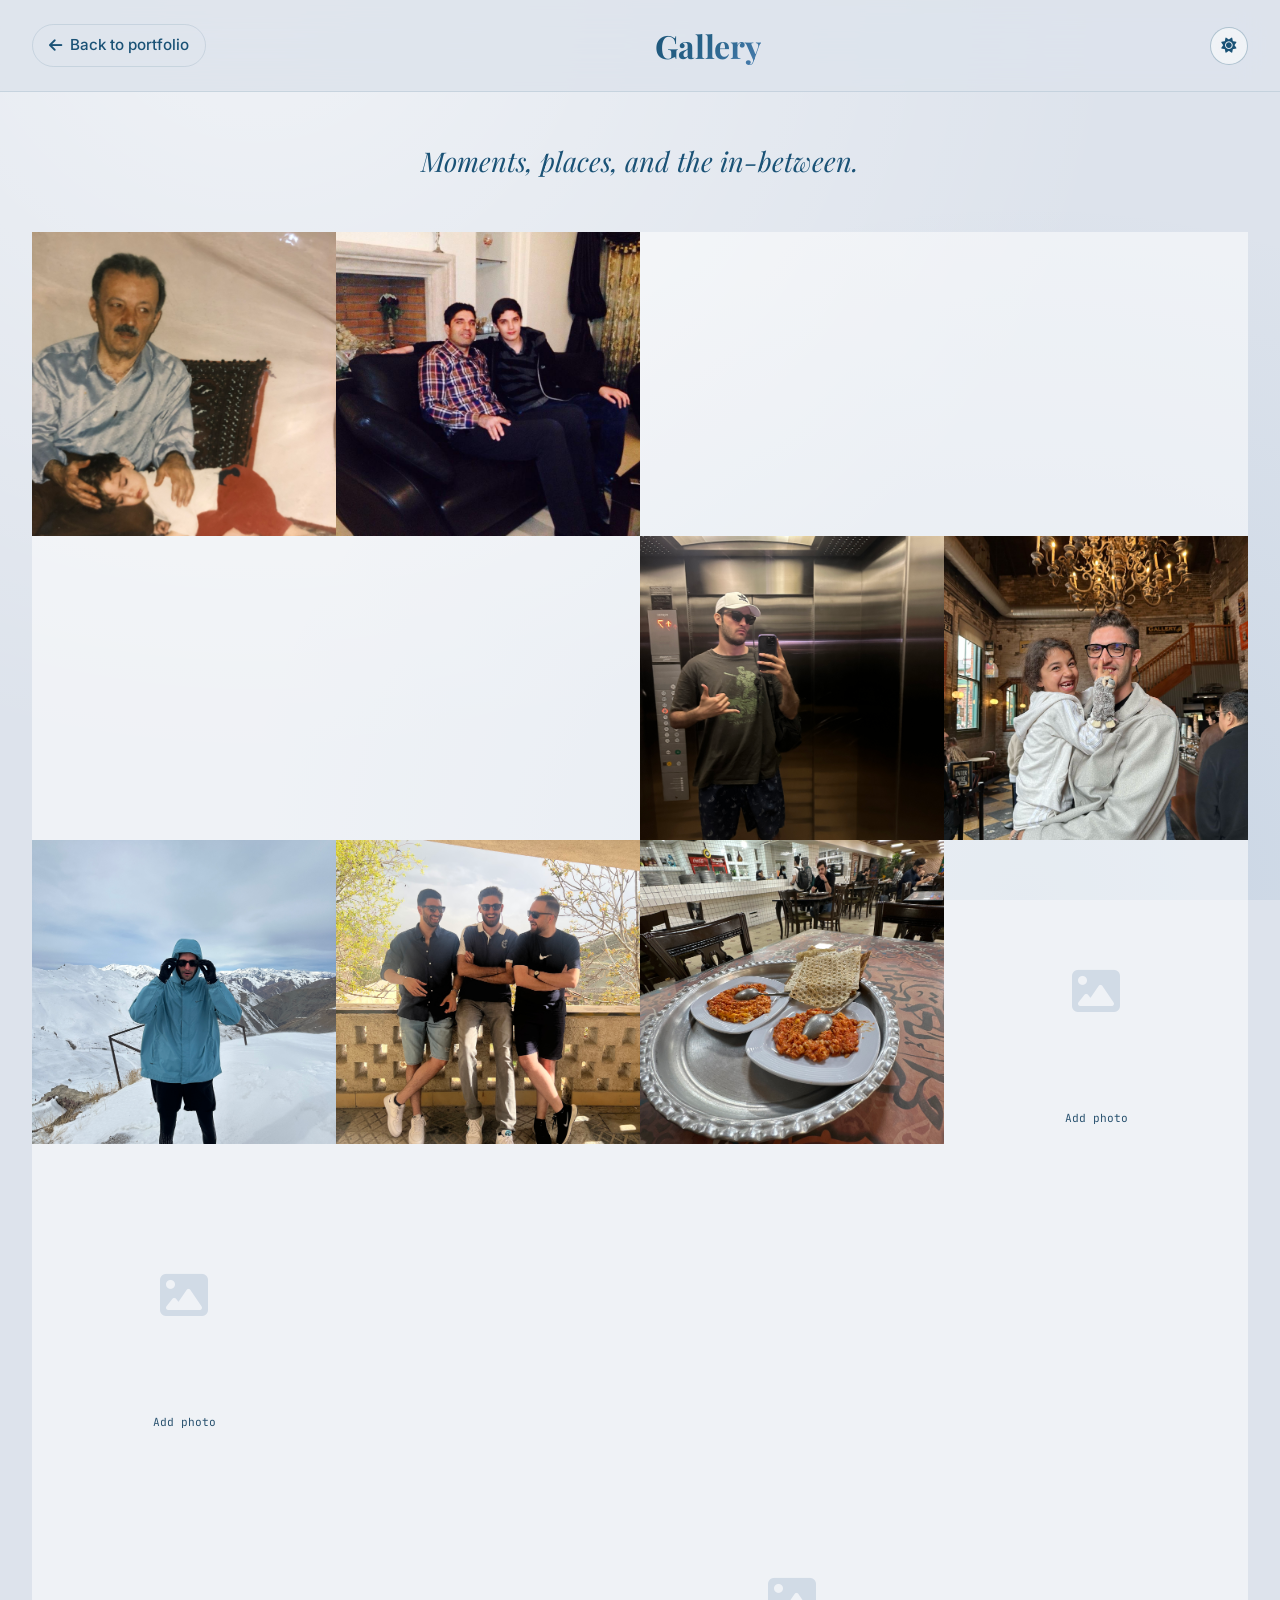
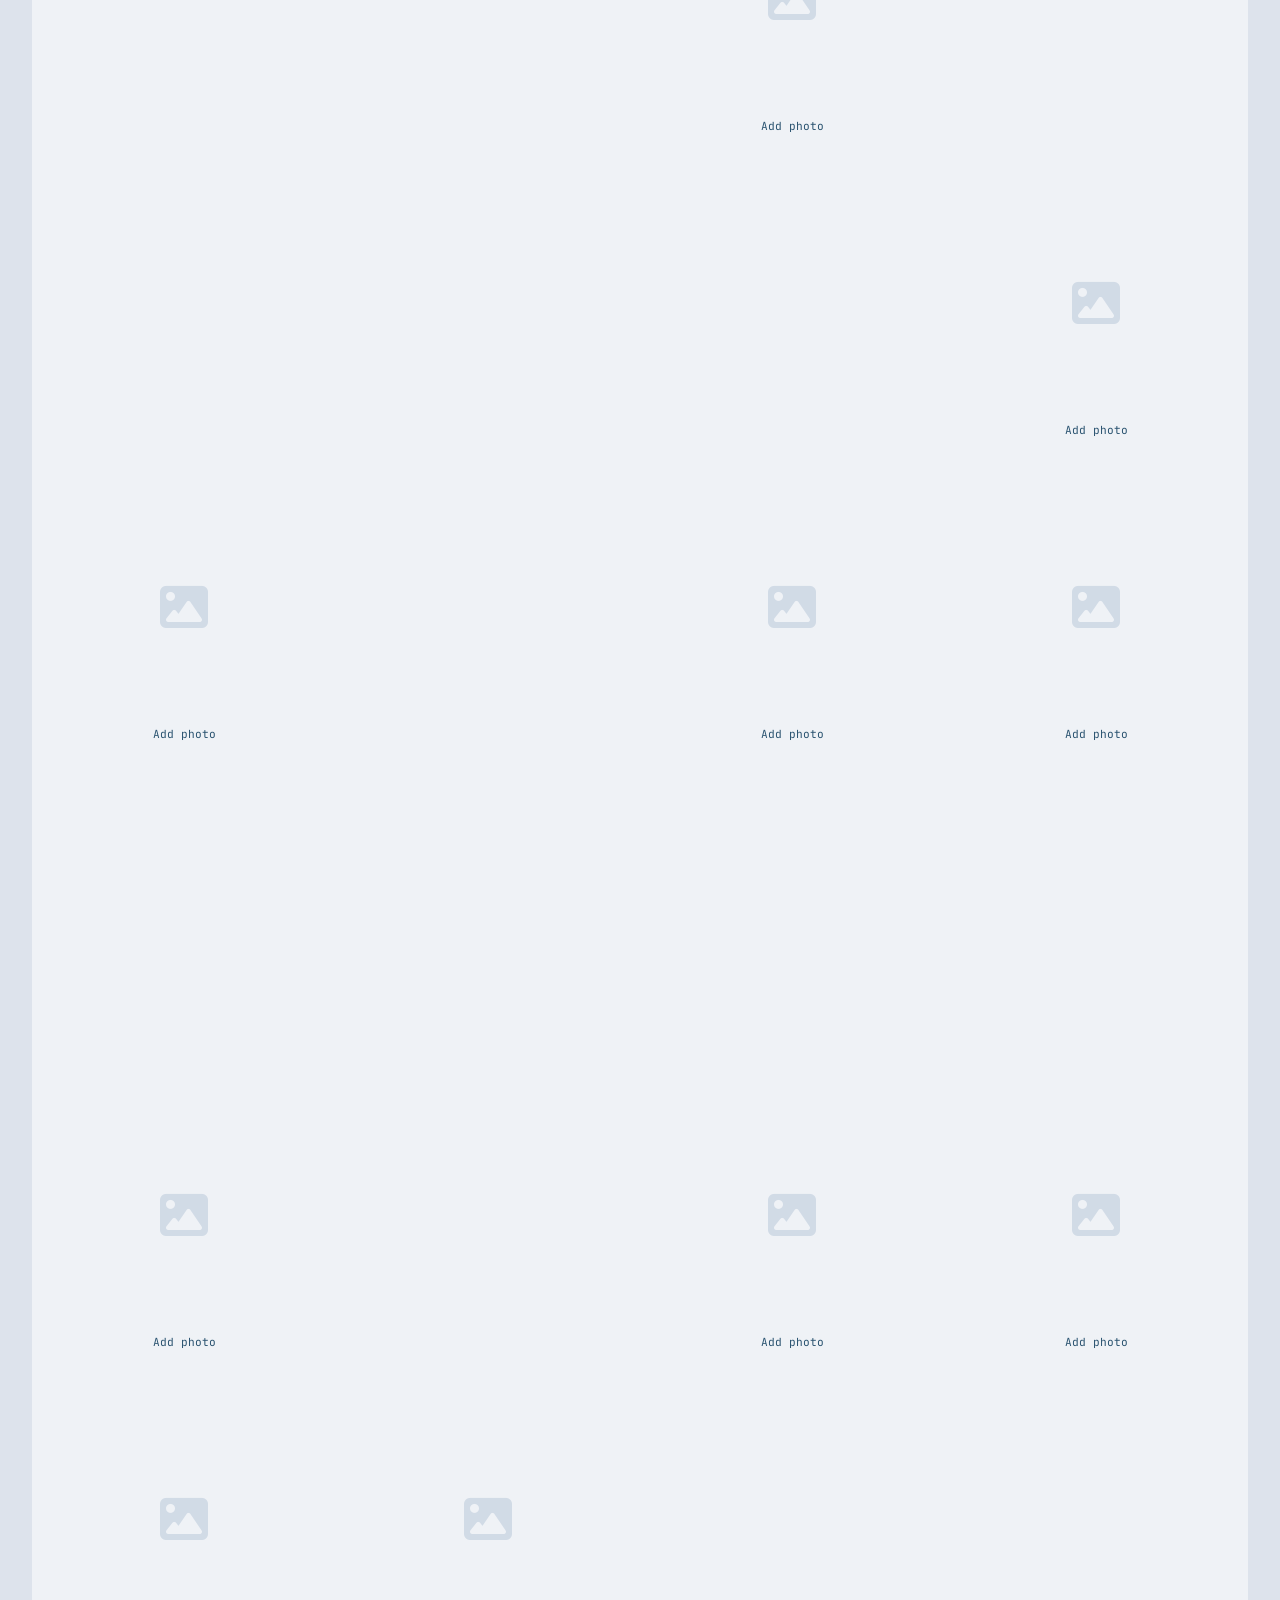
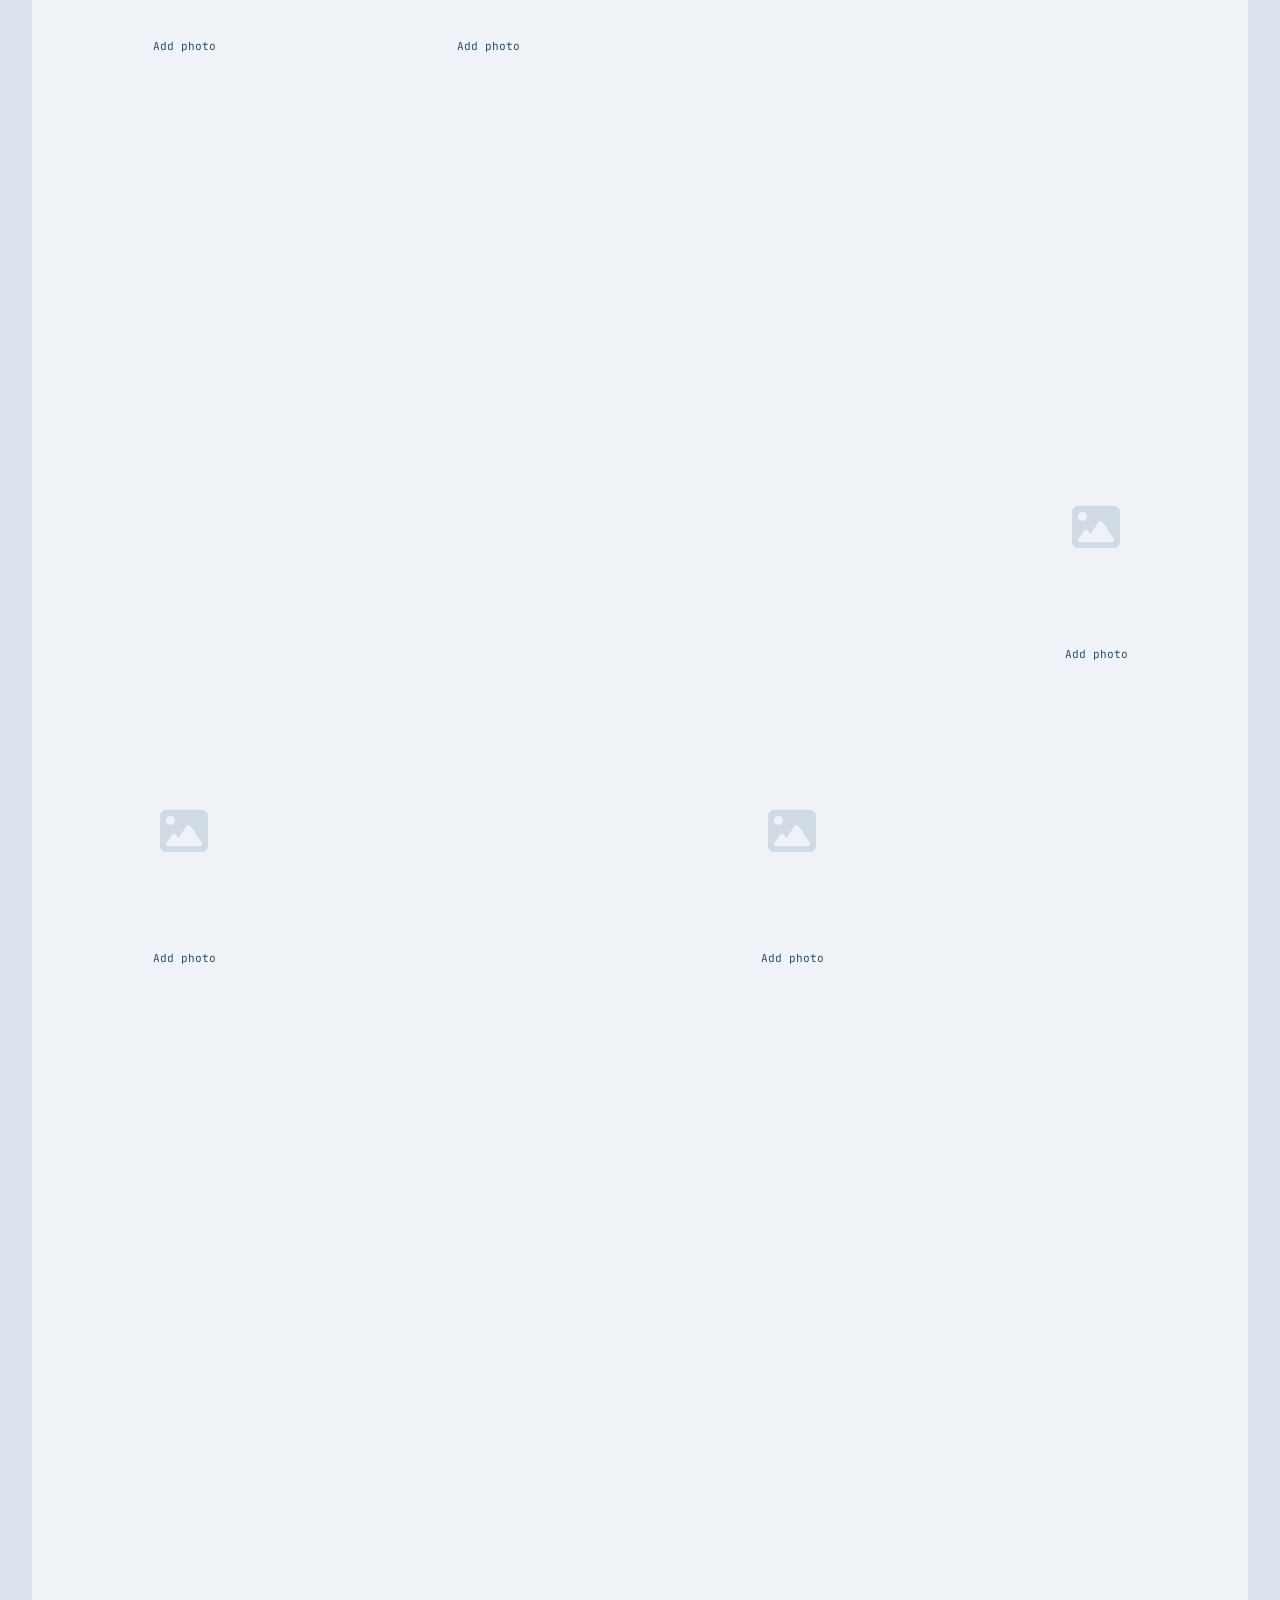
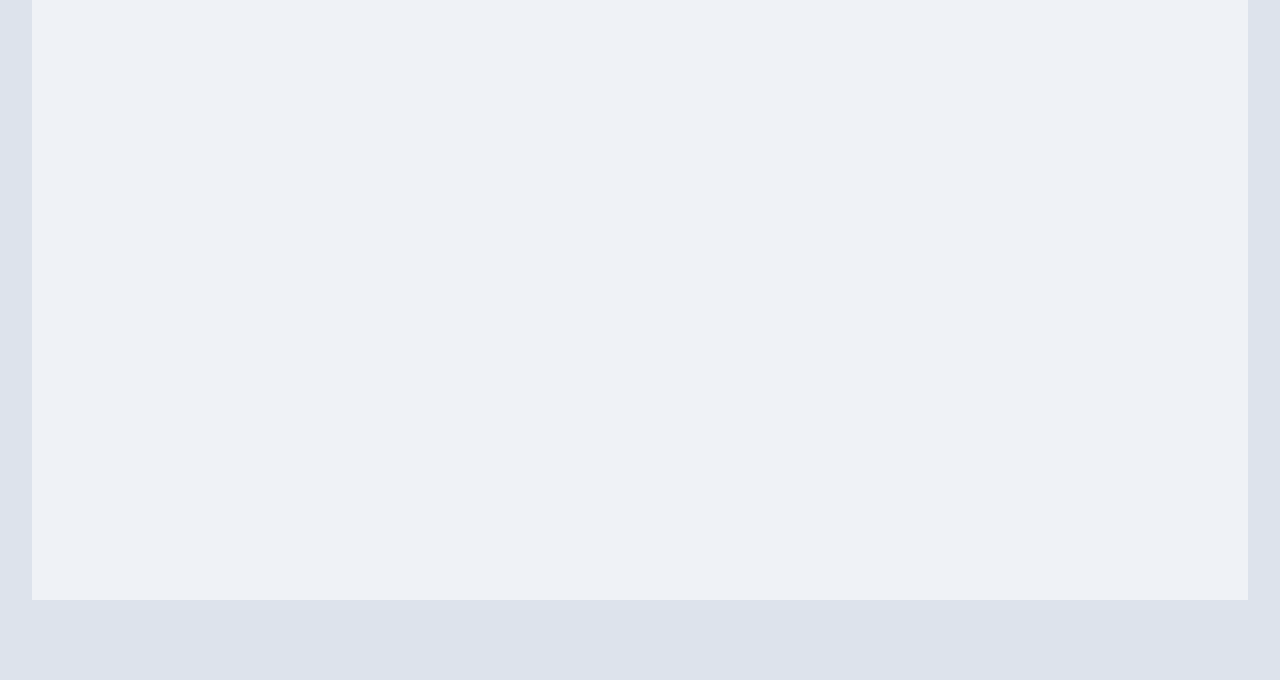
==== gallery.html @ 83237721 "refactor: consolidate shared subpage styles into new CSS file and optimize lightbox scroll handling" ====
<!DOCTYPE html>
<html lang="en">
<head>
    <meta charset="UTF-8" />
    <meta name="viewport" content="width=device-width, initial-scale=1.0" />
    <title>Gallery | Arshia Esmail Tehrani</title>
    <meta name="description" content="Photo gallery — research, travel, and life snapshots." />

    <!-- Favicon (Tab Logo) -->
    <link rel="icon" type="image/png" href="assets/logo.png?v=2" />
    <link rel="apple-touch-icon" href="assets/logo.png?v=2" />

    <!-- Apply saved theme BEFORE CSS loads to avoid a flash -->
    <script>
        (function () {
            try {
                var saved = localStorage.getItem('site-theme');
                var prefersLight = window.matchMedia && window.matchMedia('(prefers-color-scheme: light)').matches;
                var theme = (saved === 'light' || saved === 'dark') ? saved : (prefersLight ? 'light' : 'dark');
                document.documentElement.setAttribute('data-theme', theme);
            } catch (e) { document.documentElement.setAttribute('data-theme', 'dark'); }
        })();
    </script>

    <link rel="preconnect" href="https://fonts.googleapis.com" />
    <link rel="preconnect" href="https://fonts.gstatic.com" crossorigin />
    <link href="https://fonts.googleapis.com/css2?family=Inter:wght@400;500;600;700&family=JetBrains+Mono:wght@400;500&family=Playfair+Display:wght@500;700&display=swap" rel="stylesheet" />
    <link rel="stylesheet" href="https://cdnjs.cloudflare.com/ajax/libs/font-awesome/6.5.1/css/all.min.css" />

    <link rel="stylesheet" href="styles/subpage.css?v=58" />
</head>
<body class="gallery-page">
    <!-- Header with back-to-home -->
    <header class="subpage-header sticky">
        <a href="index.html#gallery" class="back-link">
            <i class="fas fa-arrow-left"></i> Back to portfolio
        </a>
        <h1 class="subpage-title">Gallery</h1>
        <button class="theme-toggle" aria-label="Switch theme" title="Toggle light / dark">
            <i class="fas fa-moon icon-dark" aria-hidden="true"></i>
            <i class="fas fa-sun icon-light" aria-hidden="true"></i>
        </button>
    </header>
    <script src="scripts/theme.js?v=11"></script>

    <main class="gallery-main">
        <div class="gallery-intro">
            <p class="gallery-tagline">Moments, places, and the in-between.</p>

            <!-- Category filter commented out since all images are uncategorized
            <div class="gallery-filters" role="tablist">
                <button class="gallery-filter active" data-filter="all">All</button>
                <button class="gallery-filter" data-filter="travel">Travel</button>
                <button class="gallery-filter" data-filter="research">Research</button>
                <button class="gallery-filter" data-filter="life">Life</button>
            </div>
            -->
        </div>

        <!-- ==================== GALLERY GRID ==================== -->
        <div class="masonry">
            <figure class="photo" data-full="assets/gallery/05A53D46-4B3D-46A7-8C67-5506FF423303.jpeg">
                <img src="assets/gallery/05A53D46-4B3D-46A7-8C67-5506FF423303.jpeg" alt="Gallery Photo" loading="lazy" decoding="async" onerror="this.parentElement.classList.add('photo-empty')" />
            </figure>
            <figure class="photo" data-full="assets/gallery/0d4703ac-3ae0-4de0-8700-b2eb39218880.jpeg">
                <img src="assets/gallery/0d4703ac-3ae0-4de0-8700-b2eb39218880.jpeg" alt="Gallery Photo" loading="lazy" decoding="async" onerror="this.parentElement.classList.add('photo-empty')" />
            </figure>
            <figure class="photo" data-full="assets/gallery/2c1f6af5-66e2-4d46-8752-19740fd647ec.jpeg">
                <img src="assets/gallery/2c1f6af5-66e2-4d46-8752-19740fd647ec.jpeg" alt="Gallery Photo" loading="lazy" decoding="async" onerror="this.parentElement.classList.add('photo-empty')" />
            </figure>
            <figure class="photo" data-full="assets/gallery/82ea68dc-539f-4bcb-8ec7-ab626aa372ac.jpeg">
                <img src="assets/gallery/82ea68dc-539f-4bcb-8ec7-ab626aa372ac.jpeg" alt="Gallery Photo" loading="lazy" decoding="async" onerror="this.parentElement.classList.add('photo-empty')" />
            </figure>
            <figure class="photo" data-full="assets/gallery/B600C677-C82D-47BA-9611-C31167F41786.jpeg">
                <img src="assets/gallery/B600C677-C82D-47BA-9611-C31167F41786.jpeg" alt="Gallery Photo" loading="lazy" decoding="async" onerror="this.parentElement.classList.add('photo-empty')" />
            </figure>
            <figure class="photo" data-full="assets/gallery/IMG_2676.jpeg">
                <img src="assets/gallery/IMG_2676.jpeg" alt="Gallery Photo" loading="lazy" decoding="async" onerror="this.parentElement.classList.add('photo-empty')" />
            </figure>
            <figure class="photo" data-full="assets/gallery/IMG_2678.jpeg">
                <img src="assets/gallery/IMG_2678.jpeg" alt="Gallery Photo" loading="lazy" decoding="async" onerror="this.parentElement.classList.add('photo-empty')" />
            </figure>
            <figure class="photo" data-full="assets/gallery/IMG_2679.jpeg">
                <img src="assets/gallery/IMG_2679.jpeg" alt="Gallery Photo" loading="lazy" decoding="async" onerror="this.parentElement.classList.add('photo-empty')" />
            </figure>
            <figure class="photo" data-full="assets/gallery/IMG_2700.jpeg">
                <img src="assets/gallery/IMG_2700.jpeg" alt="Gallery Photo" loading="lazy" decoding="async" onerror="this.parentElement.classList.add('photo-empty')" />
            </figure>
            <figure class="photo" data-full="assets/gallery/IMG_2770.jpeg">
                <img src="assets/gallery/IMG_2770.jpeg" alt="Gallery Photo" loading="lazy" decoding="async" onerror="this.parentElement.classList.add('photo-empty')" />
            </figure>
            <figure class="photo" data-full="assets/gallery/IMG_2773.jpeg">
                <img src="assets/gallery/IMG_2773.jpeg" alt="Gallery Photo" loading="lazy" decoding="async" onerror="this.parentElement.classList.add('photo-empty')" />
            </figure>
            <figure class="photo" data-full="assets/gallery/IMG_2795.jpeg">
                <img src="assets/gallery/IMG_2795.jpeg" alt="Gallery Photo" loading="lazy" decoding="async" onerror="this.parentElement.classList.add('photo-empty')" />
            </figure>
            <figure class="photo" data-full="assets/gallery/IMG_2816.jpeg">
                <img src="assets/gallery/IMG_2816.jpeg" alt="Gallery Photo" loading="lazy" decoding="async" onerror="this.parentElement.classList.add('photo-empty')" />
            </figure>
            <figure class="photo" data-full="assets/gallery/IMG_2836.jpeg">
                <img src="assets/gallery/IMG_2836.jpeg" alt="Gallery Photo" loading="lazy" decoding="async" onerror="this.parentElement.classList.add('photo-empty')" />
            </figure>
            <figure class="photo" data-full="assets/gallery/IMG_2840.jpeg">
                <img src="assets/gallery/IMG_2840.jpeg" alt="Gallery Photo" loading="lazy" decoding="async" onerror="this.parentElement.classList.add('photo-empty')" />
            </figure>
            <figure class="photo" data-full="assets/gallery/IMG_2849.jpeg">
                <img src="assets/gallery/IMG_2849.jpeg" alt="Gallery Photo" loading="lazy" decoding="async" onerror="this.parentElement.classList.add('photo-empty')" />
            </figure>
            <figure class="photo" data-full="assets/gallery/IMG_2882.jpeg">
                <img src="assets/gallery/IMG_2882.jpeg" alt="Gallery Photo" loading="lazy" decoding="async" onerror="this.parentElement.classList.add('photo-empty')" />
            </figure>
            <figure class="photo" data-full="assets/gallery/IMG_2915.jpeg">
                <img src="assets/gallery/IMG_2915.jpeg" alt="Gallery Photo" loading="lazy" decoding="async" onerror="this.parentElement.classList.add('photo-empty')" />
            </figure>
            <figure class="photo" data-full="assets/gallery/IMG_2917.jpeg">
                <img src="assets/gallery/IMG_2917.jpeg" alt="Gallery Photo" loading="lazy" decoding="async" onerror="this.parentElement.classList.add('photo-empty')" />
            </figure>
            <figure class="photo" data-full="assets/gallery/IMG_2959.jpeg">
                <img src="assets/gallery/IMG_2959.jpeg" alt="Gallery Photo" loading="lazy" decoding="async" onerror="this.parentElement.classList.add('photo-empty')" />
            </figure>
            <figure class="photo" data-full="assets/gallery/IMG_2974.jpeg">
                <img src="assets/gallery/IMG_2974.jpeg" alt="Gallery Photo" loading="lazy" decoding="async" onerror="this.parentElement.classList.add('photo-empty')" />
            </figure>
            <figure class="photo" data-full="assets/gallery/IMG_2991.jpeg">
                <img src="assets/gallery/IMG_2991.jpeg" alt="Gallery Photo" loading="lazy" decoding="async" onerror="this.parentElement.classList.add('photo-empty')" />
            </figure>
            <figure class="photo" data-full="assets/gallery/IMG_3021.jpeg">
                <img src="assets/gallery/IMG_3021.jpeg" alt="Gallery Photo" loading="lazy" decoding="async" onerror="this.parentElement.classList.add('photo-empty')" />
            </figure>
            <figure class="photo" data-full="assets/gallery/IMG_3046.jpeg">
                <img src="assets/gallery/IMG_3046.jpeg" alt="Gallery Photo" loading="lazy" decoding="async" onerror="this.parentElement.classList.add('photo-empty')" />
            </figure>
            <figure class="photo" data-full="assets/gallery/IMG_3054.jpeg">
                <img src="assets/gallery/IMG_3054.jpeg" alt="Gallery Photo" loading="lazy" decoding="async" onerror="this.parentElement.classList.add('photo-empty')" />
            </figure>
            <figure class="photo" data-full="assets/gallery/IMG_3074.jpeg">
                <img src="assets/gallery/IMG_3074.jpeg" alt="Gallery Photo" loading="lazy" decoding="async" onerror="this.parentElement.classList.add('photo-empty')" />
            </figure>
            <figure class="photo" data-full="assets/gallery/IMG_3077.jpeg">
                <img src="assets/gallery/IMG_3077.jpeg" alt="Gallery Photo" loading="lazy" decoding="async" onerror="this.parentElement.classList.add('photo-empty')" />
            </figure>
            <figure class="photo" data-full="assets/gallery/IMG_3093.jpeg">
                <img src="assets/gallery/IMG_3093.jpeg" alt="Gallery Photo" loading="lazy" decoding="async" onerror="this.parentElement.classList.add('photo-empty')" />
            </figure>
            <figure class="photo" data-full="assets/gallery/IMG_3143.jpeg">
                <img src="assets/gallery/IMG_3143.jpeg" alt="Gallery Photo" loading="lazy" decoding="async" onerror="this.parentElement.classList.add('photo-empty')" />
            </figure>
            <figure class="photo" data-full="assets/gallery/IMG_3156.jpeg">
                <img src="assets/gallery/IMG_3156.jpeg" alt="Gallery Photo" loading="lazy" decoding="async" onerror="this.parentElement.classList.add('photo-empty')" />
            </figure>
            <figure class="photo" data-full="assets/gallery/IMG_3160.jpeg">
                <img src="assets/gallery/IMG_3160.jpeg" alt="Gallery Photo" loading="lazy" decoding="async" onerror="this.parentElement.classList.add('photo-empty')" />
            </figure>
            <figure class="photo" data-full="assets/gallery/IMG_3193.jpeg">
                <img src="assets/gallery/IMG_3193.jpeg" alt="Gallery Photo" loading="lazy" decoding="async" onerror="this.parentElement.classList.add('photo-empty')" />
            </figure>
            <figure class="photo" data-full="assets/gallery/IMG_3202.jpeg">
                <img src="assets/gallery/IMG_3202.jpeg" alt="Gallery Photo" loading="lazy" decoding="async" onerror="this.parentElement.classList.add('photo-empty')" />
            </figure>
            <figure class="photo" data-full="assets/gallery/IMG_3220.jpeg">
                <img src="assets/gallery/IMG_3220.jpeg" alt="Gallery Photo" loading="lazy" decoding="async" onerror="this.parentElement.classList.add('photo-empty')" />
            </figure>
            <figure class="photo" data-full="assets/gallery/IMG_3255.jpeg">
                <img src="assets/gallery/IMG_3255.jpeg" alt="Gallery Photo" loading="lazy" decoding="async" onerror="this.parentElement.classList.add('photo-empty')" />
            </figure>
            <figure class="photo" data-full="assets/gallery/IMG_3268.jpeg">
                <img src="assets/gallery/IMG_3268.jpeg" alt="Gallery Photo" loading="lazy" decoding="async" onerror="this.parentElement.classList.add('photo-empty')" />
            </figure>
            <figure class="photo" data-full="assets/gallery/IMG_3272.jpeg">
                <img src="assets/gallery/IMG_3272.jpeg" alt="Gallery Photo" loading="lazy" decoding="async" onerror="this.parentElement.classList.add('photo-empty')" />
            </figure>
            <figure class="photo" data-full="assets/gallery/IMG_3273.jpeg">
                <img src="assets/gallery/IMG_3273.jpeg" alt="Gallery Photo" loading="lazy" decoding="async" onerror="this.parentElement.classList.add('photo-empty')" />
            </figure>
            <figure class="photo" data-full="assets/gallery/IMG_3291.jpeg">
                <img src="assets/gallery/IMG_3291.jpeg" alt="Gallery Photo" loading="lazy" decoding="async" onerror="this.parentElement.classList.add('photo-empty')" />
            </figure>
            <figure class="photo" data-full="assets/gallery/IMG_3322.jpeg">
                <img src="assets/gallery/IMG_3322.jpeg" alt="Gallery Photo" loading="lazy" decoding="async" onerror="this.parentElement.classList.add('photo-empty')" />
            </figure>
            <figure class="photo" data-full="assets/gallery/IMG_3335.jpeg">
                <img src="assets/gallery/IMG_3335.jpeg" alt="Gallery Photo" loading="lazy" decoding="async" onerror="this.parentElement.classList.add('photo-empty')" />
            </figure>
            <figure class="photo" data-full="assets/gallery/IMG_4149.jpeg">
                <img src="assets/gallery/IMG_4149.jpeg" alt="Gallery Photo" loading="lazy" decoding="async" onerror="this.parentElement.classList.add('photo-empty')" />
            </figure>
            <figure class="photo" data-full="assets/gallery/IMG_4466.jpeg">
                <img src="assets/gallery/IMG_4466.jpeg" alt="Gallery Photo" loading="lazy" decoding="async" onerror="this.parentElement.classList.add('photo-empty')" />
            </figure>
            <figure class="photo" data-full="assets/gallery/IMG_4584.jpeg">
                <img src="assets/gallery/IMG_4584.jpeg" alt="Gallery Photo" loading="lazy" decoding="async" onerror="this.parentElement.classList.add('photo-empty')" />
            </figure>
            <figure class="photo" data-full="assets/gallery/IMG_4586.jpeg">
                <img src="assets/gallery/IMG_4586.jpeg" alt="Gallery Photo" loading="lazy" decoding="async" onerror="this.parentElement.classList.add('photo-empty')" />
            </figure>
            <figure class="photo" data-full="assets/gallery/IMG_4632.jpeg">
                <img src="assets/gallery/IMG_4632.jpeg" alt="Gallery Photo" loading="lazy" decoding="async" onerror="this.parentElement.classList.add('photo-empty')" />
            </figure>
            <figure class="photo" data-full="assets/gallery/IMG_5068.jpeg">
                <img src="assets/gallery/IMG_5068.jpeg" alt="Gallery Photo" loading="lazy" decoding="async" onerror="this.parentElement.classList.add('photo-empty')" />
            </figure>
            <figure class="photo" data-full="assets/gallery/IMG_5143.jpeg">
                <img src="assets/gallery/IMG_5143.jpeg" alt="Gallery Photo" loading="lazy" decoding="async" onerror="this.parentElement.classList.add('photo-empty')" />
            </figure>
            <figure class="photo" data-full="assets/gallery/IMG_5160.jpeg">
                <img src="assets/gallery/IMG_5160.jpeg" alt="Gallery Photo" loading="lazy" decoding="async" onerror="this.parentElement.classList.add('photo-empty')" />
            </figure>
            <figure class="photo" data-full="assets/gallery/IMG_5342.jpeg">
                <img src="assets/gallery/IMG_5342.jpeg" alt="Gallery Photo" loading="lazy" decoding="async" onerror="this.parentElement.classList.add('photo-empty')" />
            </figure>
            <figure class="photo" data-full="assets/gallery/IMG_5378.jpeg">
                <img src="assets/gallery/IMG_5378.jpeg" alt="Gallery Photo" loading="lazy" decoding="async" onerror="this.parentElement.classList.add('photo-empty')" />
            </figure>
            <figure class="photo" data-full="assets/gallery/IMG_5471.jpeg">
                <img src="assets/gallery/IMG_5471.jpeg" alt="Gallery Photo" loading="lazy" decoding="async" onerror="this.parentElement.classList.add('photo-empty')" />
            </figure>
            <figure class="photo" data-full="assets/gallery/IMG_6285.jpeg">
                <img src="assets/gallery/IMG_6285.jpeg" alt="Gallery Photo" loading="lazy" decoding="async" onerror="this.parentElement.classList.add('photo-empty')" />
            </figure>
            <figure class="photo" data-full="assets/gallery/IMG_6306.jpeg">
                <img src="assets/gallery/IMG_6306.jpeg" alt="Gallery Photo" loading="lazy" decoding="async" onerror="this.parentElement.classList.add('photo-empty')" />
            </figure>
            <figure class="photo" data-full="assets/gallery/IMG_6420.jpeg">
                <img src="assets/gallery/IMG_6420.jpeg" alt="Gallery Photo" loading="lazy" decoding="async" onerror="this.parentElement.classList.add('photo-empty')" />
            </figure>
            <figure class="photo" data-full="assets/gallery/IMG_6578.jpeg">
                <img src="assets/gallery/IMG_6578.jpeg" alt="Gallery Photo" loading="lazy" decoding="async" onerror="this.parentElement.classList.add('photo-empty')" />
            </figure>
            <figure class="photo" data-full="assets/gallery/IMG_6641.jpeg">
                <img src="assets/gallery/IMG_6641.jpeg" alt="Gallery Photo" loading="lazy" decoding="async" onerror="this.parentElement.classList.add('photo-empty')" />
            </figure>
            <figure class="photo" data-full="assets/gallery/IMG_7284.jpeg">
                <img src="assets/gallery/IMG_7284.jpeg" alt="Gallery Photo" loading="lazy" decoding="async" onerror="this.parentElement.classList.add('photo-empty')" />
            </figure>
            <figure class="photo" data-full="assets/gallery/IMG_7358.jpeg">
                <img src="assets/gallery/IMG_7358.jpeg" alt="Gallery Photo" loading="lazy" decoding="async" onerror="this.parentElement.classList.add('photo-empty')" />
            </figure>
            <figure class="photo" data-full="assets/gallery/IMG_7877.jpeg">
                <img src="assets/gallery/IMG_7877.jpeg" alt="Gallery Photo" loading="lazy" decoding="async" onerror="this.parentElement.classList.add('photo-empty')" />
            </figure>
            <figure class="photo" data-full="assets/gallery/IMG_7993.jpeg">
                <img src="assets/gallery/IMG_7993.jpeg" alt="Gallery Photo" loading="lazy" decoding="async" onerror="this.parentElement.classList.add('photo-empty')" />
            </figure>
            <figure class="photo" data-full="assets/gallery/IMG_8134.jpeg">
                <img src="assets/gallery/IMG_8134.jpeg" alt="Gallery Photo" loading="lazy" decoding="async" onerror="this.parentElement.classList.add('photo-empty')" />
            </figure>
            <figure class="photo" data-full="assets/gallery/IMG_8315.jpeg">
                <img src="assets/gallery/IMG_8315.jpeg" alt="Gallery Photo" loading="lazy" decoding="async" onerror="this.parentElement.classList.add('photo-empty')" />
            </figure>
            <figure class="photo" data-full="assets/gallery/IMG_8514.jpeg">
                <img src="assets/gallery/IMG_8514.jpeg" alt="Gallery Photo" loading="lazy" decoding="async" onerror="this.parentElement.classList.add('photo-empty')" />
            </figure>
            <figure class="photo" data-full="assets/gallery/IMG_8571.jpeg">
                <img src="assets/gallery/IMG_8571.jpeg" alt="Gallery Photo" loading="lazy" decoding="async" onerror="this.parentElement.classList.add('photo-empty')" />
            </figure>
            <figure class="photo" data-full="assets/gallery/IMG_8599.jpeg">
                <img src="assets/gallery/IMG_8599.jpeg" alt="Gallery Photo" loading="lazy" decoding="async" onerror="this.parentElement.classList.add('photo-empty')" />
            </figure>
            <figure class="photo" data-full="assets/gallery/View%20recent%20photos.jpeg">
                <img src="assets/gallery/View%20recent%20photos.jpeg" alt="Gallery Photo" loading="lazy" decoding="async" onerror="this.parentElement.classList.add('photo-empty')" />
            </figure>
            <figure class="photo" data-full="assets/gallery/image.jpeg">
                <img src="assets/gallery/image.jpeg" alt="Gallery Photo" loading="lazy" decoding="async" onerror="this.parentElement.classList.add('photo-empty')" />
            </figure>
        </div>
    </main>

    <!-- ==================== LIGHTBOX (built-in, no library) ==================== -->
    <div class="lightbox" id="lightbox" hidden>
        <button class="lightbox-close" aria-label="Close"><i class="fas fa-xmark"></i></button>
        <button class="lightbox-prev" aria-label="Previous"><i class="fas fa-chevron-left"></i></button>
        <button class="lightbox-next" aria-label="Next"><i class="fas fa-chevron-right"></i></button>
        <figure class="lightbox-figure">
            <img class="lightbox-img" alt="" />
            <figcaption class="lightbox-caption"></figcaption>
        </figure>
    </div>

    <script>
        /* ============================================================
           GALLERY: filter + lightbox
           ============================================================ */
        (function () {
            'use strict';

            const photos = Array.from(document.querySelectorAll('.photo'));
            const filters = document.querySelectorAll('.gallery-filter');
            const lb = document.getElementById('lightbox');
            const lbImg = lb.querySelector('.lightbox-img');
            const lbCap = lb.querySelector('.lightbox-caption');

            let visiblePhotos = photos.slice();
            let currentIndex = 0;

            /* ---------- Filtering ---------- */
            filters.forEach((btn) => {
                btn.addEventListener('click', () => {
                    filters.forEach((b) => b.classList.remove('active'));
                    btn.classList.add('active');
                    const f = btn.dataset.filter;
                    photos.forEach((p) => {
                        const show = f === 'all' || p.dataset.category === f;
                        p.classList.toggle('hidden', !show);
                    });
                    visiblePhotos = photos.filter((p) => !p.classList.contains('hidden'));
                });
            });

            let originalScrollPos = 0;

            /* ---------- Lightbox open / nav ---------- */
            function open(index) {
                if (visiblePhotos.length === 0) return;
                
                originalScrollPos = window.scrollY;

                currentIndex = (index + visiblePhotos.length) % visiblePhotos.length;
                const p = visiblePhotos[currentIndex];
                lbImg.src = p.dataset.full || p.querySelector('img').src;
                lbImg.alt = p.querySelector('h3') ? p.querySelector('h3').textContent : '';
                lbCap.textContent = p.dataset.caption || '';
                lb.hidden = false;
                
                // Scroll to top to show absolute lightbox
                window.scrollTo(0, 0);
            }

            function close() {
                lb.hidden = true;
                
                // Restore scroll position instantly
                const htmlEl = document.documentElement;
                const prevScrollBehavior = htmlEl.style.scrollBehavior;
                htmlEl.style.scrollBehavior = 'auto';
                
                window.scrollTo(0, originalScrollPos);
                
                void htmlEl.offsetHeight;
                htmlEl.style.scrollBehavior = prevScrollBehavior;
            }

            photos.forEach((p) => {
                p.addEventListener('click', () => {
                    if (p.classList.contains('photo-empty')) return;     // skip missing images
                    open(visiblePhotos.indexOf(p));
                });
            });

            lb.querySelector('.lightbox-close').addEventListener('click', close);
            lb.querySelector('.lightbox-prev').addEventListener('click', () => open(currentIndex - 1));
            lb.querySelector('.lightbox-next').addEventListener('click', () => open(currentIndex + 1));

            // Click outside the figure closes the lightbox
            lb.addEventListener('click', (e) => {
                if (e.target === lb) close();
            });

            // Keyboard nav
            document.addEventListener('keydown', (e) => {
                if (lb.hidden) return;
                if (e.key === 'Escape') close();
                else if (e.key === 'ArrowRight') open(currentIndex + 1);
                else if (e.key === 'ArrowLeft') open(currentIndex - 1);
            });
        })();
    </script>
</body>
</html>
---- styles/subpage.css ----
/* ============================================================
   SHARED SUBPAGE STYLES (world.html + gallery.html)
   Same Navy Blue + foggy palette as the main site, with a
   light-mode override that mirrors styles/main.css.
   ============================================================ */
:root {
    --bg-primary: #050f19;
    --bg-secondary: #0d1926;
    --bg-card: rgba(23, 43, 61, 0.55);
    --bg-card-strong: rgba(18, 34, 48, 0.85);
    --bg-header: rgba(5, 15, 25, 0.85);
    --bg-photo-caption-grad: linear-gradient(to top, rgba(5, 15, 25, 0.95), transparent);
    --bg-lightbox: rgba(5, 15, 25, 0.95);

    --text-primary: #f6f9fd;
    --text-secondary: #dae2ee;
    --text-muted: #a8b4ca;

    --navy: #1A5276;
    --fog-blue: #4a7fb3;
    --fog-light: #9ab1c9;
    --accent-gradient: linear-gradient(135deg, #1A5276 0%, #3e6d9c 50%, #9ab1c9 100%);

    --border-color: rgba(232, 237, 248, 0.08);
    --border-strong: rgba(154, 177, 201, 0.25);

    --body-glow-1: rgba(26, 82, 118, 0.35);
    --body-glow-2: rgba(74, 127, 179, 0.08);

    --transition: 0.4s cubic-bezier(0.25, 0.46, 0.45, 0.94);
    --transition-theme: background-color 0.5s ease, color 0.5s ease, border-color 0.5s ease;
}

[data-theme="light"] {
    --bg-primary: #dde3ec;
    --bg-secondary: #e6ecf3;
    --bg-card: rgba(255, 255, 255, 0.55);
    --bg-card-strong: rgba(255, 255, 255, 0.85);
    --bg-header: rgba(221, 227, 236, 0.85);
    --bg-photo-caption-grad: linear-gradient(to top, rgba(221, 227, 236, 0.95), transparent);
    --bg-lightbox: rgba(221, 227, 236, 0.95);

    --text-primary:   #1A5276;
    --text-secondary: #1A5276;
    --text-muted:     #2a5370;

    --accent-gradient: linear-gradient(135deg, #1A5276 0%, #29648a 50%, #4a7fb3 100%);

    --border-color: rgba(26, 82, 118, 0.12);
    --border-strong: rgba(26, 82, 118, 0.30);

    --body-glow-1: rgba(255, 255, 255, 0.55);
    --body-glow-2: rgba(74, 127, 179, 0.15);
}

*, *::before, *::after { margin: 0; padding: 0; box-sizing: border-box; }

/* Scope viewport constraints and base styles to standalone subpages only */
body.world-page,
html:has(.world-page) {
    height: 100%;
}

body.gallery-page, body.world-page {
    font-family: 'Inter', -apple-system, BlinkMacSystemFont, sans-serif;
    background: var(--bg-primary);
    color: var(--text-primary);
    line-height: 1.6;
    overflow-x: hidden;
}

.gallery-page a, .world-page a { color: inherit; text-decoration: none; }
.gallery-page img, .world-page img { max-width: 100%; display: block; }

::selection { background: var(--fog-blue); color: var(--bg-primary); }
::-webkit-scrollbar { width: 10px; }
::-webkit-scrollbar-track { background: var(--bg-primary); }
::-webkit-scrollbar-thumb { background: var(--accent-gradient); border-radius: 5px; }

/* ============================================================
   HEADER
   ============================================================ */
.subpage-header {
    display: flex;
    align-items: center;
    justify-content: space-between;
    padding: 1.25rem 2rem;
    background: var(--bg-header);
    backdrop-filter: blur(20px) saturate(180%);
    border-bottom: 1px solid var(--border-color);
    z-index: 100;
    position: relative;
    transition: var(--transition-theme);
}

.subpage-header.sticky {
    position: sticky;
    top: 0;
    z-index: 100;
}

.back-link {
    display: inline-flex;
    align-items: center;
    gap: 0.5rem;
    color: var(--text-secondary);
    font-weight: 500;
    font-size: 0.95rem;
    padding: 0.5rem 1rem;
    border-radius: 50px;
    border: 1px solid var(--border-color);
    transition: all var(--transition);
}

.back-link:hover {
    color: var(--text-primary);
    border-color: var(--fog-blue);
    background: rgba(74, 127, 179, 0.1);
    transform: translateX(-3px);
}

.subpage-title {
    font-family: 'Playfair Display', serif;
    font-size: clamp(1.4rem, 3vw, 2rem);
    font-weight: 700;
    background: var(--accent-gradient);
    -webkit-background-clip: text;
    background-clip: text;
    -webkit-text-fill-color: transparent;
    letter-spacing: -0.01em;
}

.subpage-spacer {
    width: 160px;          /* keeps the title centered visually opposite the back link */
}

/* ---- Theme toggle on subpage header ---- */
.theme-toggle {
    width: 38px;
    height: 38px;
    display: inline-flex;
    align-items: center;
    justify-content: center;
    background: var(--bg-card);
    color: var(--text-primary);
    border: 1px solid var(--border-strong);
    border-radius: 50%;
    cursor: pointer;
    font-size: 0.95rem;
    backdrop-filter: blur(8px);
    transition: transform var(--transition), background var(--transition), border-color var(--transition);
    flex-shrink: 0;
}
.theme-toggle:hover {
    transform: translateY(-2px) rotate(8deg);
    border-color: var(--fog-blue);
    color: var(--fog-light);
}
.theme-toggle .icon-light { display: none; }
.theme-toggle .icon-dark  { display: inline-block; }
[data-theme="light"] .theme-toggle .icon-light { display: inline-block; }
[data-theme="light"] .theme-toggle .icon-dark  { display: none; }
.theme-toggle i { transition: transform 0.4s ease; }
.theme-toggle:hover i { transform: rotate(-20deg) scale(1.1); }

@media (max-width: 600px) {
    .subpage-spacer { display: none; }
    .subpage-title { font-size: 1.2rem; }
}

/* ============================================================
   WORLD PAGE — ArcGIS map fills the rest of the viewport
   ============================================================ */
#viewDiv, #spa-viewDiv {
    width: 100%;
    height: calc(100vh - 75px);          /* viewport minus header height */
    position: relative;
}

.map-legend {
    position: absolute;
    top: 95px;
    left: 1.25rem;
    z-index: 30;
    background: var(--bg-card-strong);
    backdrop-filter: blur(20px);
    padding: 1rem 1.25rem;
    border-radius: 12px;
    border: 1px solid var(--border-strong);
    font-family: 'JetBrains Mono', monospace;
    font-size: 0.8rem;
    color: var(--text-secondary);
    max-width: 260px;
    box-shadow: 0 10px 30px rgba(0, 12, 35, 0.5);
}

.legend-row {
    display: flex;
    align-items: center;
    gap: 0.6rem;
    margin-bottom: 0.4rem;
}

.legend-square,
.legend-circle {
    width: 12px;
    height: 12px;
    border: 1px solid #fff;
    flex-shrink: 0;
}

.legend-square { border-radius: 2px; }
.legend-square.stays    { background: #4a7fb3; }
.legend-square.explored { background: #b0a8c4; }
.legend-circle.travels  { background: #9ab1c9; border-radius: 50%; opacity: 0.85; }

.legend-hint {
    margin-top: 0.6rem;
    padding-top: 0.6rem;
    border-top: 1px solid var(--border-color);
    color: var(--text-muted);
    font-size: 0.7rem;
    line-height: 1.5;
}

/* Tint ArcGIS popup to fit theme */
.esri-popup__main-container {
    background: var(--bg-card-strong) !important;
    border: 1px solid var(--border-strong);
    border-radius: 12px !important;
}

.esri-popup__header-title {
    font-family: 'Playfair Display', serif !important;
    color: var(--fog-light) !important;
}

/* ============================================================
   CUSTOM BASEMAP TOGGLE BUTTON (Satellite / Map)
   ============================================================ */
.basemap-toggle-btn {
    display: inline-flex !important;
    align-items: center;
    gap: 0.5rem;
    padding: 0.65rem 1.25rem;
    background: var(--bg-header);
    backdrop-filter: blur(12px);
    border: 1px solid var(--border-strong);
    color: var(--text-primary);
    border-radius: 50px;
    font-family: 'JetBrains Mono', monospace;
    font-size: 0.82rem;
    font-weight: 600;
    letter-spacing: 0.06em;
    cursor: pointer;
    box-shadow: 0 8px 24px rgba(0, 12, 35, 0.5);
    transition: all 0.3s cubic-bezier(0.25, 0.46, 0.45, 0.94);
    text-transform: uppercase;
}

.basemap-toggle-btn:hover {
    background: var(--accent-gradient);
    border-color: transparent;
    transform: translateY(-2px);
    box-shadow: 0 12px 30px rgba(74, 127, 179, 0.45);
}

.basemap-toggle-btn.is-satellite {
    background: rgba(74, 127, 179, 0.25);
    border-color: var(--fog-blue);
    color: #fff;
}

.basemap-toggle-btn i {
    font-size: 1rem;
    color: var(--fog-light);
}

.basemap-toggle-btn:hover i,
.basemap-toggle-btn.is-satellite i { color: #fff; }

/* ============================================================
   GALLERY PAGE
   ============================================================ */
body.gallery-page {
    background:
        radial-gradient(ellipse at 20% 0%, var(--body-glow-1) 0%, transparent 60%),
        radial-gradient(ellipse at 80% 100%, var(--body-glow-2) 0%, transparent 55%),
        var(--bg-primary);
    background-attachment: fixed;
}

.gallery-main {
    max-width: 1400px;
    margin: 0 auto;
    padding: 3rem 2rem 5rem;
}

.gallery-intro {
    text-align: center;
    margin-bottom: 3rem;
}

.gallery-tagline {
    font-family: 'Playfair Display', serif;
    font-size: clamp(1.3rem, 2.5vw, 1.7rem);
    font-style: italic;
    color: var(--text-secondary);
    margin-bottom: 2rem;
}

.gallery-filters {
    display: inline-flex;
    gap: 0.5rem;
    padding: 0.4rem;
    background: var(--bg-card);
    border: 1px solid var(--border-color);
    border-radius: 50px;
    backdrop-filter: blur(10px);
}

.gallery-filter {
    padding: 0.55rem 1.3rem;
    font-size: 0.85rem;
    font-weight: 500;
    color: var(--text-secondary);
    background: transparent;
    border: none;
    border-radius: 50px;
    cursor: pointer;
    transition: all var(--transition);
    font-family: 'JetBrains Mono', monospace;
    letter-spacing: 0.05em;
}

.gallery-filter:hover { color: var(--text-primary); }
.gallery-filter.active {
    background: var(--accent-gradient);
    color: #fff;
    box-shadow: 0 4px 16px rgba(26, 82, 118, 0.5);
}

/* ---------- Connected photo grid ---------- */
.masonry {
    display: grid;
    grid-template-columns: repeat(auto-fill, minmax(280px, 1fr));
    gap: 0;
}

.photo {
    background: var(--bg-card);
    border: none;
    border-radius: 0;
    overflow: hidden;
    cursor: zoom-in;
    transition: all var(--transition);
    position: relative;
    aspect-ratio: 1 / 1;
}

.photo.hidden { display: none; }

.photo img {
    width: 100%;
    height: 100%;
    object-fit: cover;
    transition: transform 0.6s ease;
}

.photo:hover img { transform: scale(1.08); }

.photo figcaption {
    position: absolute;
    inset: auto 0 0 0;
    padding: 2rem 1.25rem 1rem;
    background: var(--bg-photo-caption-grad);
    transform: translateY(20%);
    opacity: 0;
    transition: all var(--transition);
}

.photo:hover figcaption {
    transform: translateY(0);
    opacity: 1;
}

.photo figcaption h3 {
    font-family: 'Playfair Display', serif;
    font-size: 1.1rem;
    margin-bottom: 0.25rem;
    color: var(--text-primary);
}

.photo figcaption p {
    color: var(--text-secondary);
    font-size: 0.85rem;
    line-height: 1.4;
}

/* Missing-image fallback */
.photo.photo-empty img { display: none; }
.photo.photo-empty {
    display: flex;
    align-items: center;
    justify-content: center;
    cursor: default;
}
.photo.photo-empty::before {
    content: '\f03e';
    font-family: 'Font Awesome 6 Free';
    font-weight: 900;
    color: var(--fog-light);
    font-size: 3rem;
    opacity: 0.35;
}
.photo.photo-empty::after {
    content: 'Add photo';
    position: absolute;
    bottom: 1rem;
    left: 0;
    right: 0;
    text-align: center;
    color: var(--text-muted);
    font-family: 'JetBrains Mono', monospace;
    font-size: 0.7rem;
}
.photo.photo-empty figcaption { display: none; }

/* ============================================================
   LIGHTBOX
   ============================================================ */
.lightbox {
    position: absolute;
    top: 0;
    left: 0;
    width: 100%;
    height: 100vh;
    background: var(--bg-lightbox);
    backdrop-filter: blur(20px);
    z-index: 1000;
    display: flex;
    align-items: center;
    justify-content: center;
    padding: 2rem;
    animation: lbFade 0.3s ease;
}

@keyframes lbFade {
    from { opacity: 0; }
    to   { opacity: 1; }
}

.lightbox[hidden] { display: none; }

.lightbox-figure {
    max-width: 90vw;
    max-height: 85vh;
    display: flex;
    flex-direction: column;
    align-items: center;
    gap: 1rem;
}

.lightbox-img {
    max-width: 100%;
    max-height: 80vh;
    object-fit: contain;
    border-radius: 12px;
    box-shadow: 0 25px 60px rgba(0, 12, 35, 0.7);
}

.lightbox-caption {
    color: var(--text-secondary);
    text-align: center;
    font-size: 0.95rem;
    max-width: 700px;
    font-family: 'Inter', sans-serif;
}

.lightbox button {
    position: absolute;
    background: var(--bg-card-strong);
    backdrop-filter: blur(10px);
    border: 1px solid var(--border-strong);
    color: var(--text-primary);
    width: 48px;
    height: 48px;
    border-radius: 50%;
    cursor: pointer;
    font-size: 1.1rem;
    display: flex;
    align-items: center;
    justify-content: center;
    transition: all var(--transition);
}

.lightbox button:hover {
    background: var(--accent-gradient);
    border-color: transparent;
    transform: scale(1.05);
}

.lightbox-close { top: 1.5rem; right: 1.5rem; }
.lightbox-prev  { left: 1.5rem; top: 50%; transform: translateY(-50%); }
.lightbox-next  { right: 1.5rem; top: 50%; transform: translateY(-50%); }
.lightbox-prev:hover { transform: translateY(-50%) scale(1.05); }
.lightbox-next:hover { transform: translateY(-50%) scale(1.05); }

@media (max-width: 600px) {
    .lightbox-prev { left: 0.5rem; }
    .lightbox-next { right: 0.5rem; }
    .lightbox-close { top: 0.75rem; right: 0.75rem; }
}
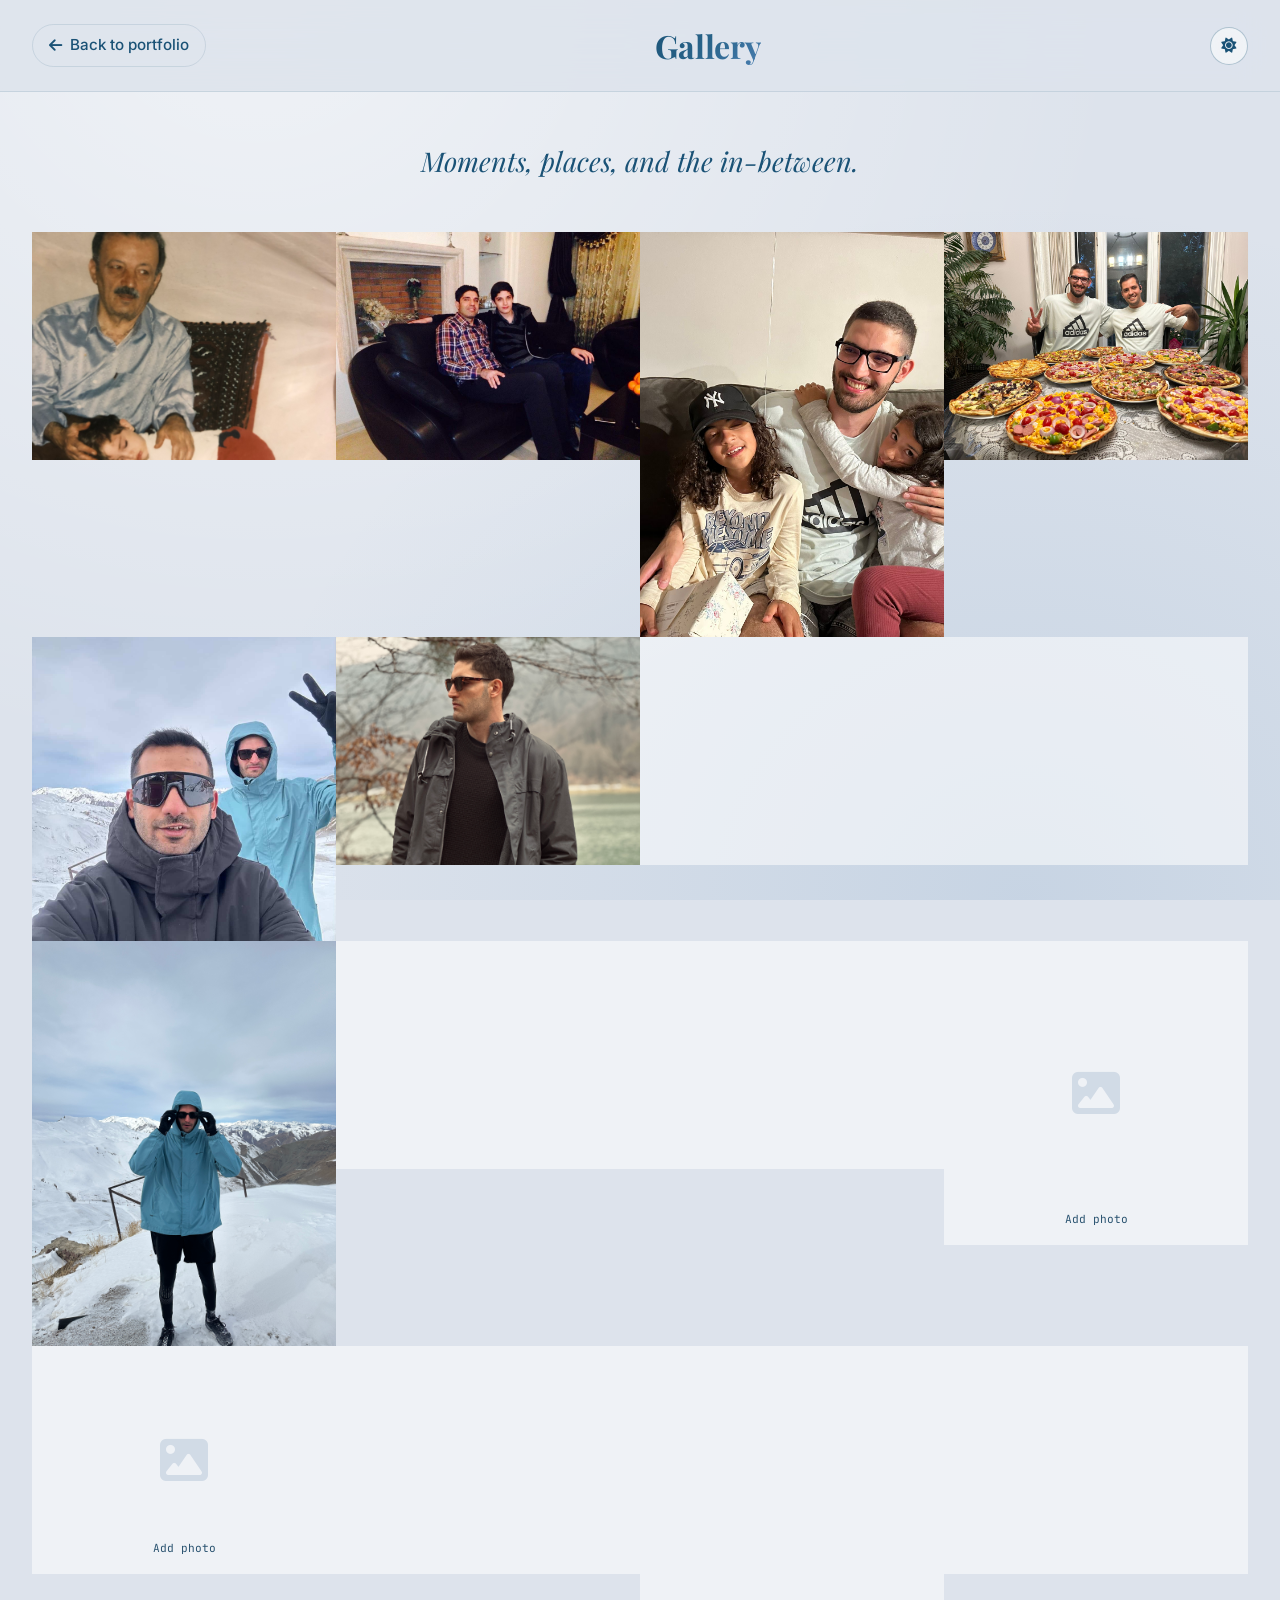
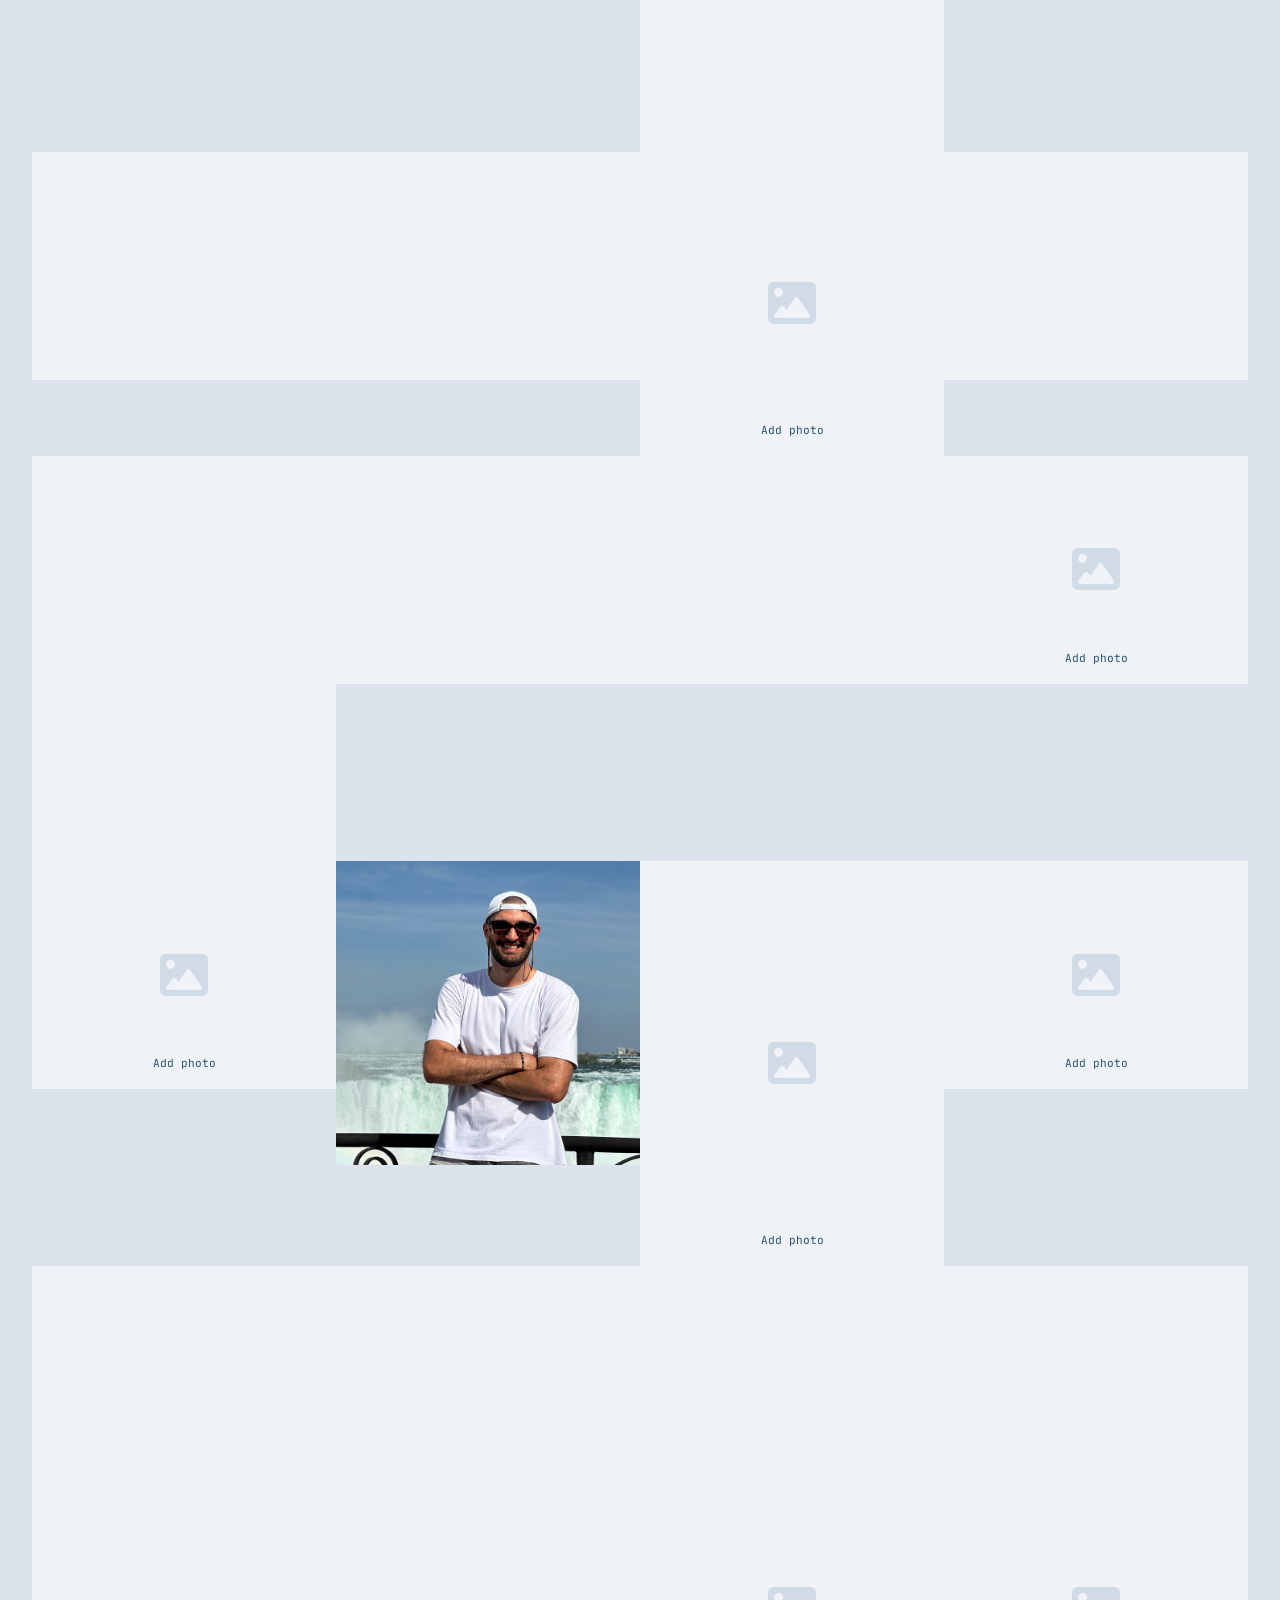
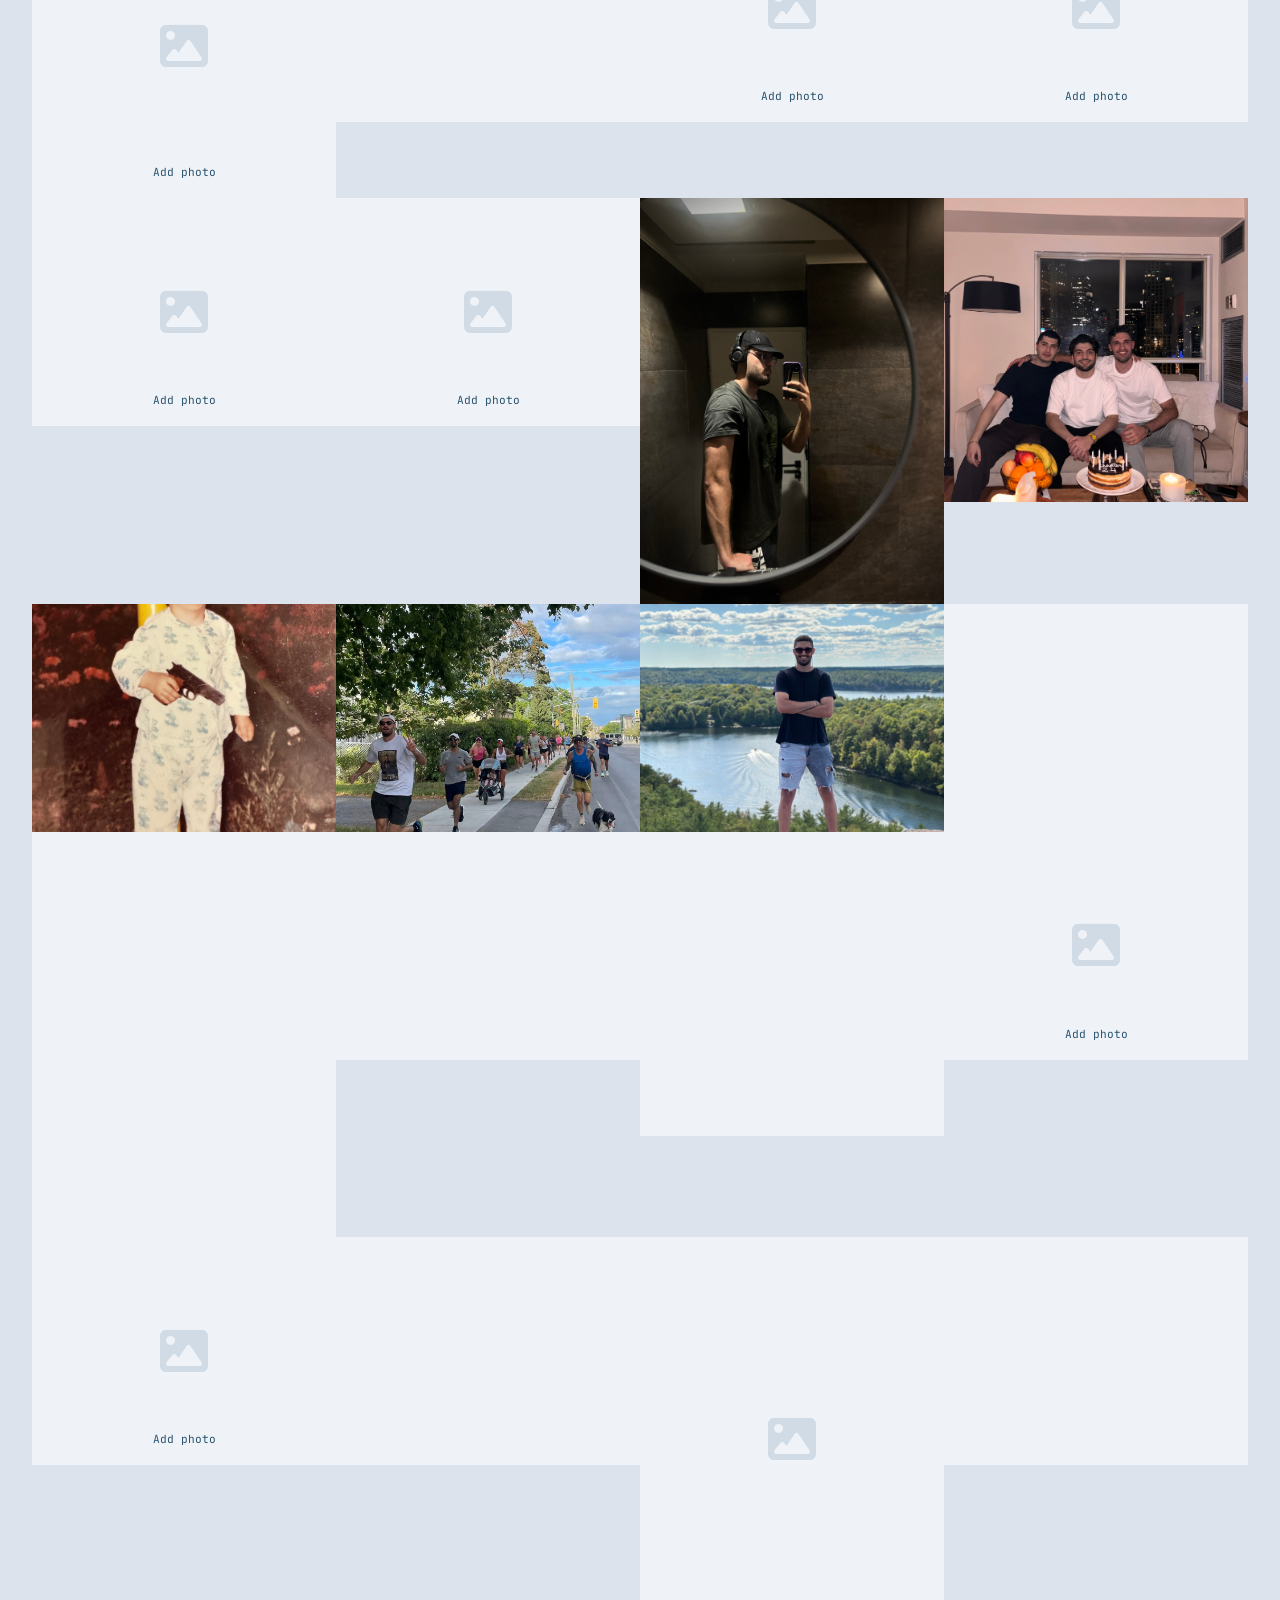
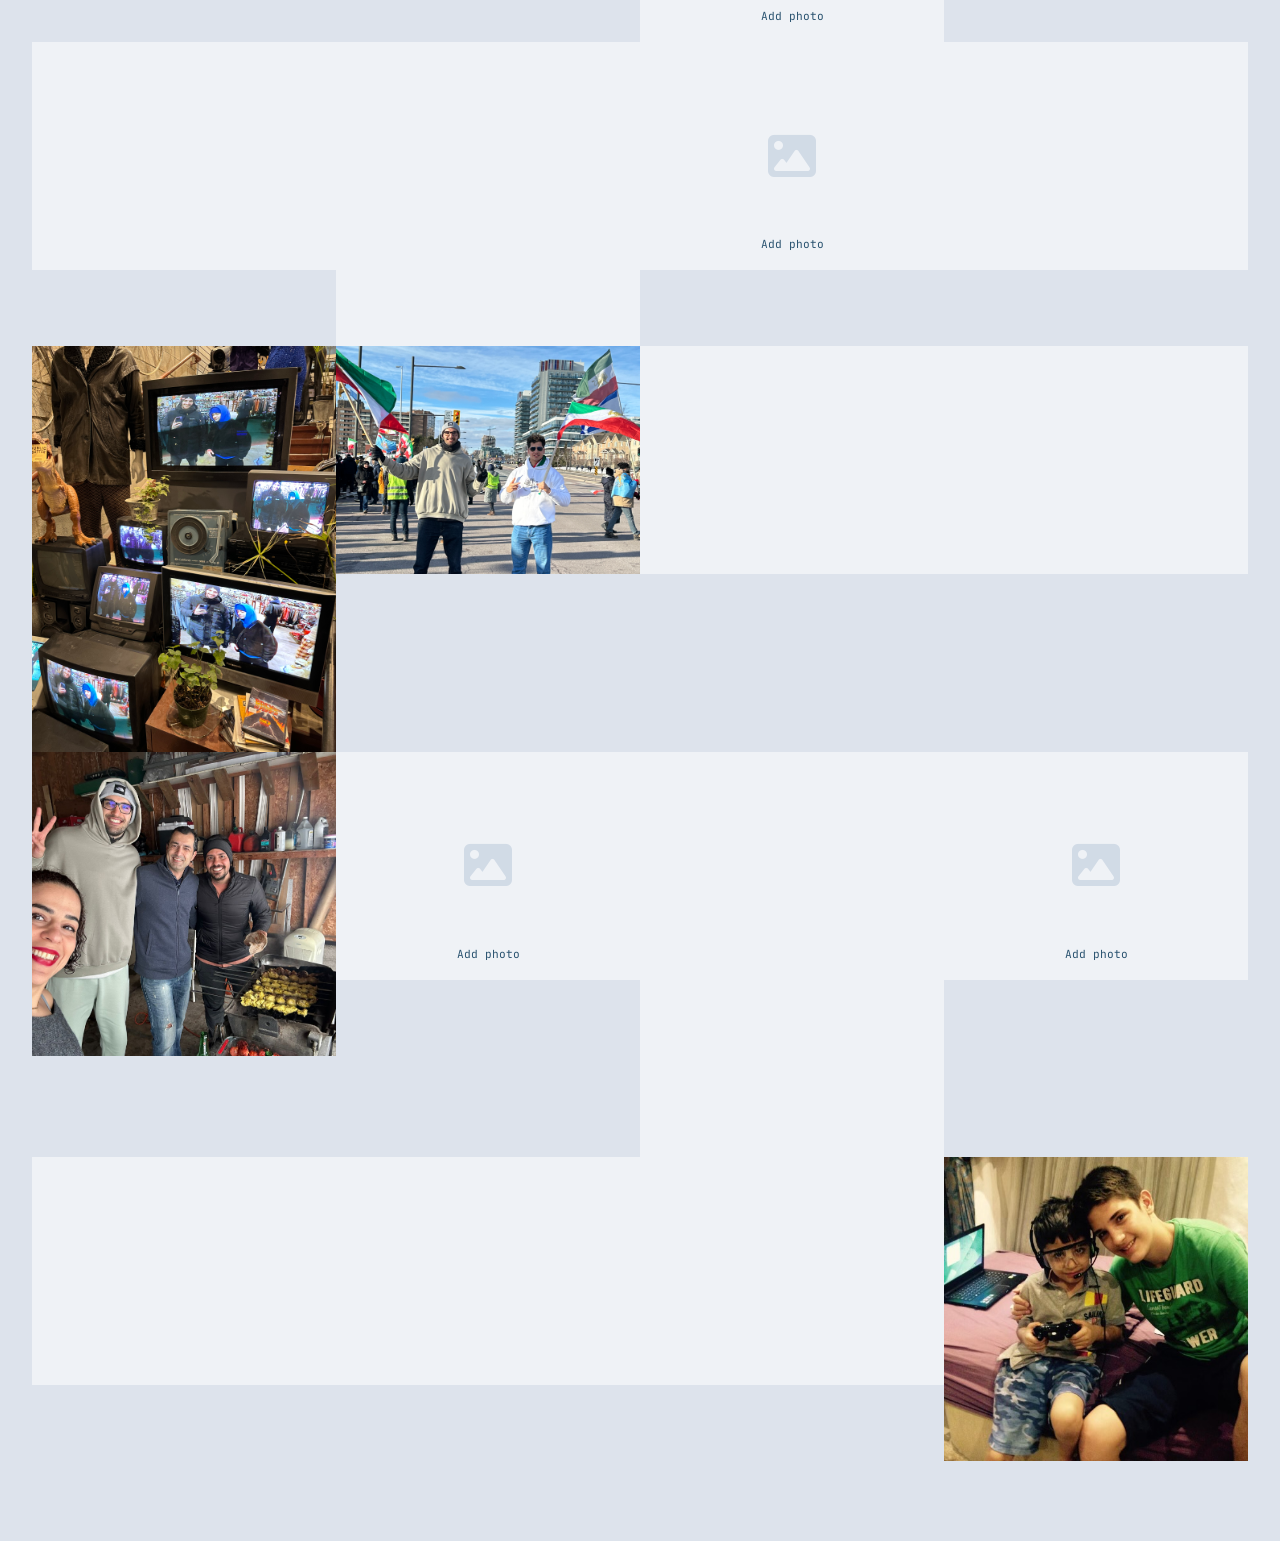
==== commit 9906c704: "feat: implement responsive dark-mode styling and layout structure for main site and subpages" ====
--- a/gallery.html
+++ b/gallery.html
@@ -27,7 +27,7 @@
     <link href="https://fonts.googleapis.com/css2?family=Inter:wght@400;500;600;700&family=JetBrains+Mono:wght@400;500&family=Playfair+Display:wght@500;700&display=swap" rel="stylesheet" />
     <link rel="stylesheet" href="https://cdnjs.cloudflare.com/ajax/libs/font-awesome/6.5.1/css/all.min.css" />
 
-    <link rel="stylesheet" href="styles/subpage.css?v=58" />
+    <link rel="stylesheet" href="styles/subpage.css?v=59" />
 </head>
 <body class="gallery-page">
     <!-- Header with back-to-home -->
--- a/styles/subpage.css
+++ b/styles/subpage.css
@@ -344,6 +344,7 @@
 .masonry {
     display: grid;
     grid-template-columns: repeat(auto-fill, minmax(280px, 1fr));
+    grid-auto-flow: dense;
     gap: 0;
 }
 
@@ -355,8 +356,13 @@
     cursor: zoom-in;
     transition: all var(--transition);
     position: relative;
-    aspect-ratio: 1 / 1;
-}
+    aspect-ratio: 4 / 3;
+}
+
+/* Variety in tile sizes for a richer grid */
+.photo:nth-child(4n+1) { grid-row: span 1; }
+.photo:nth-child(6n+3) { aspect-ratio: 3 / 4; }
+.photo:nth-child(7n+5) { aspect-ratio: 1 / 1; }
 
 .photo.hidden { display: none; }
 
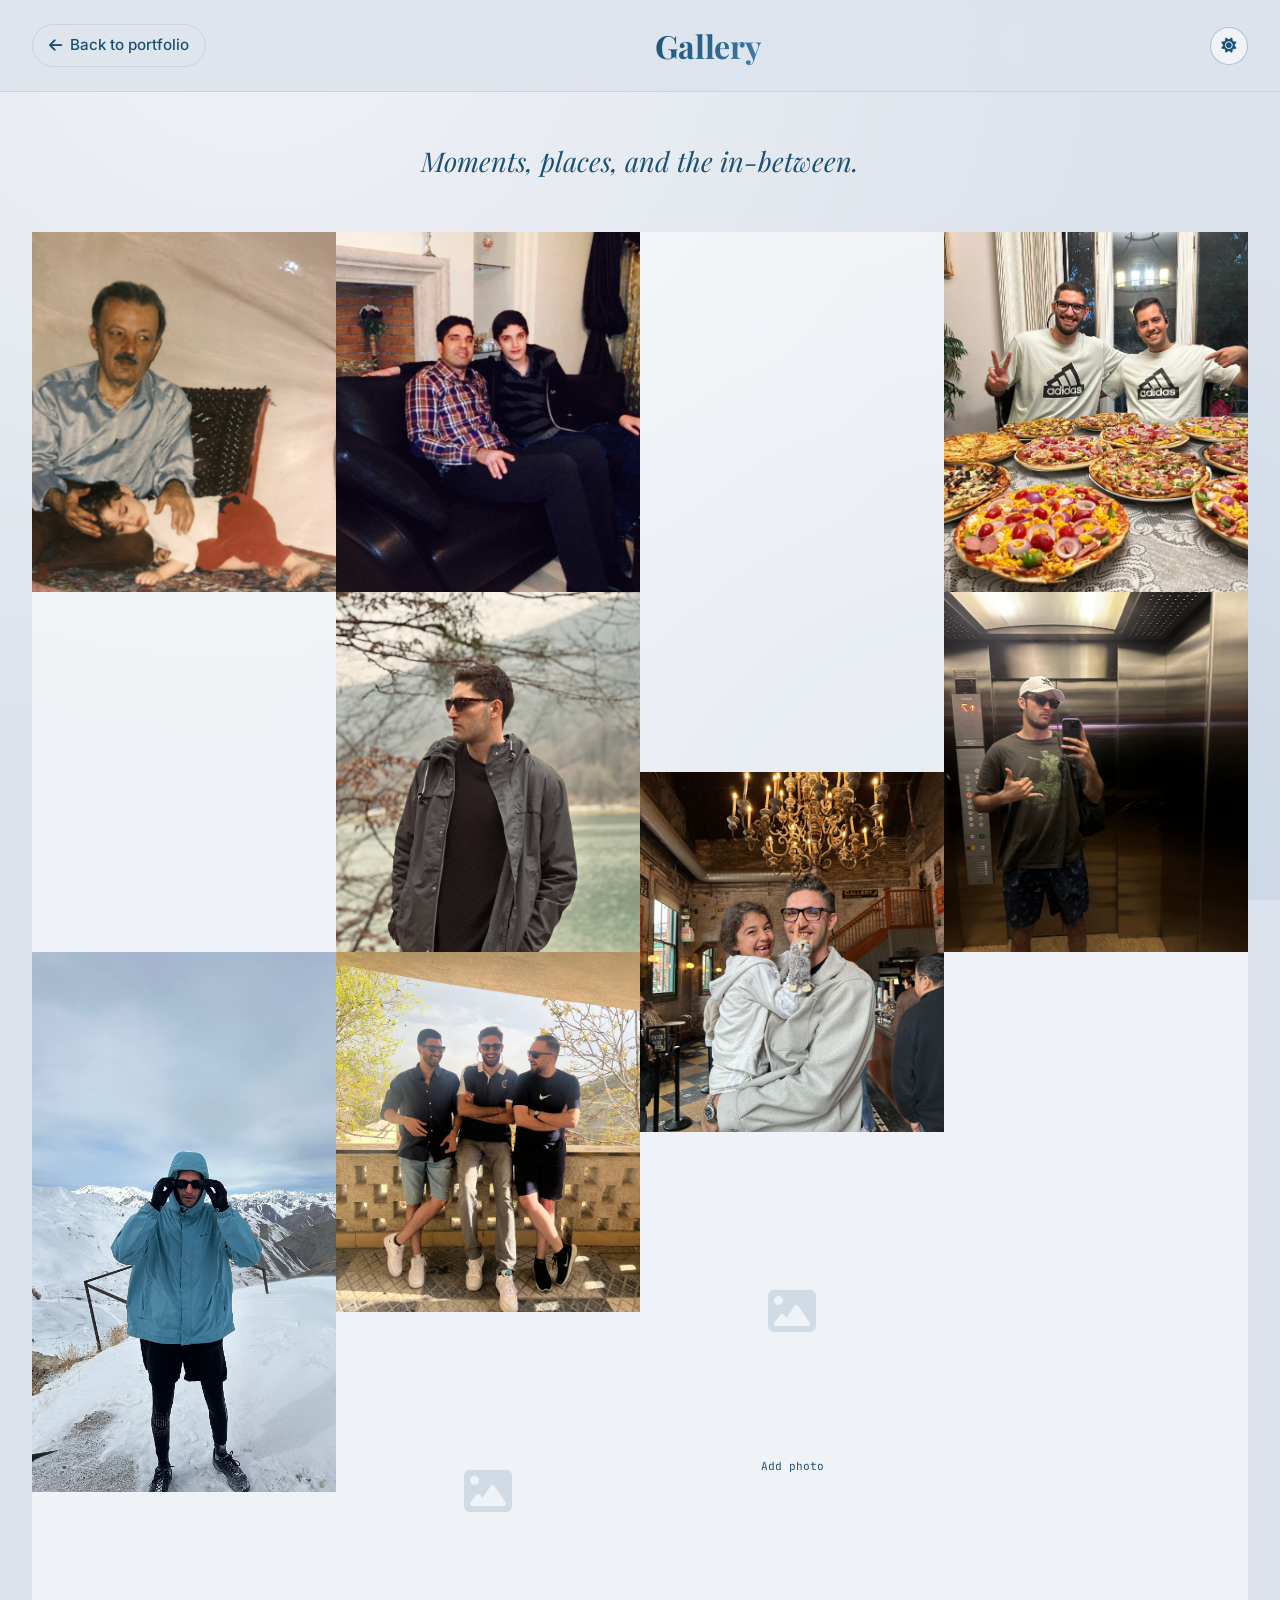
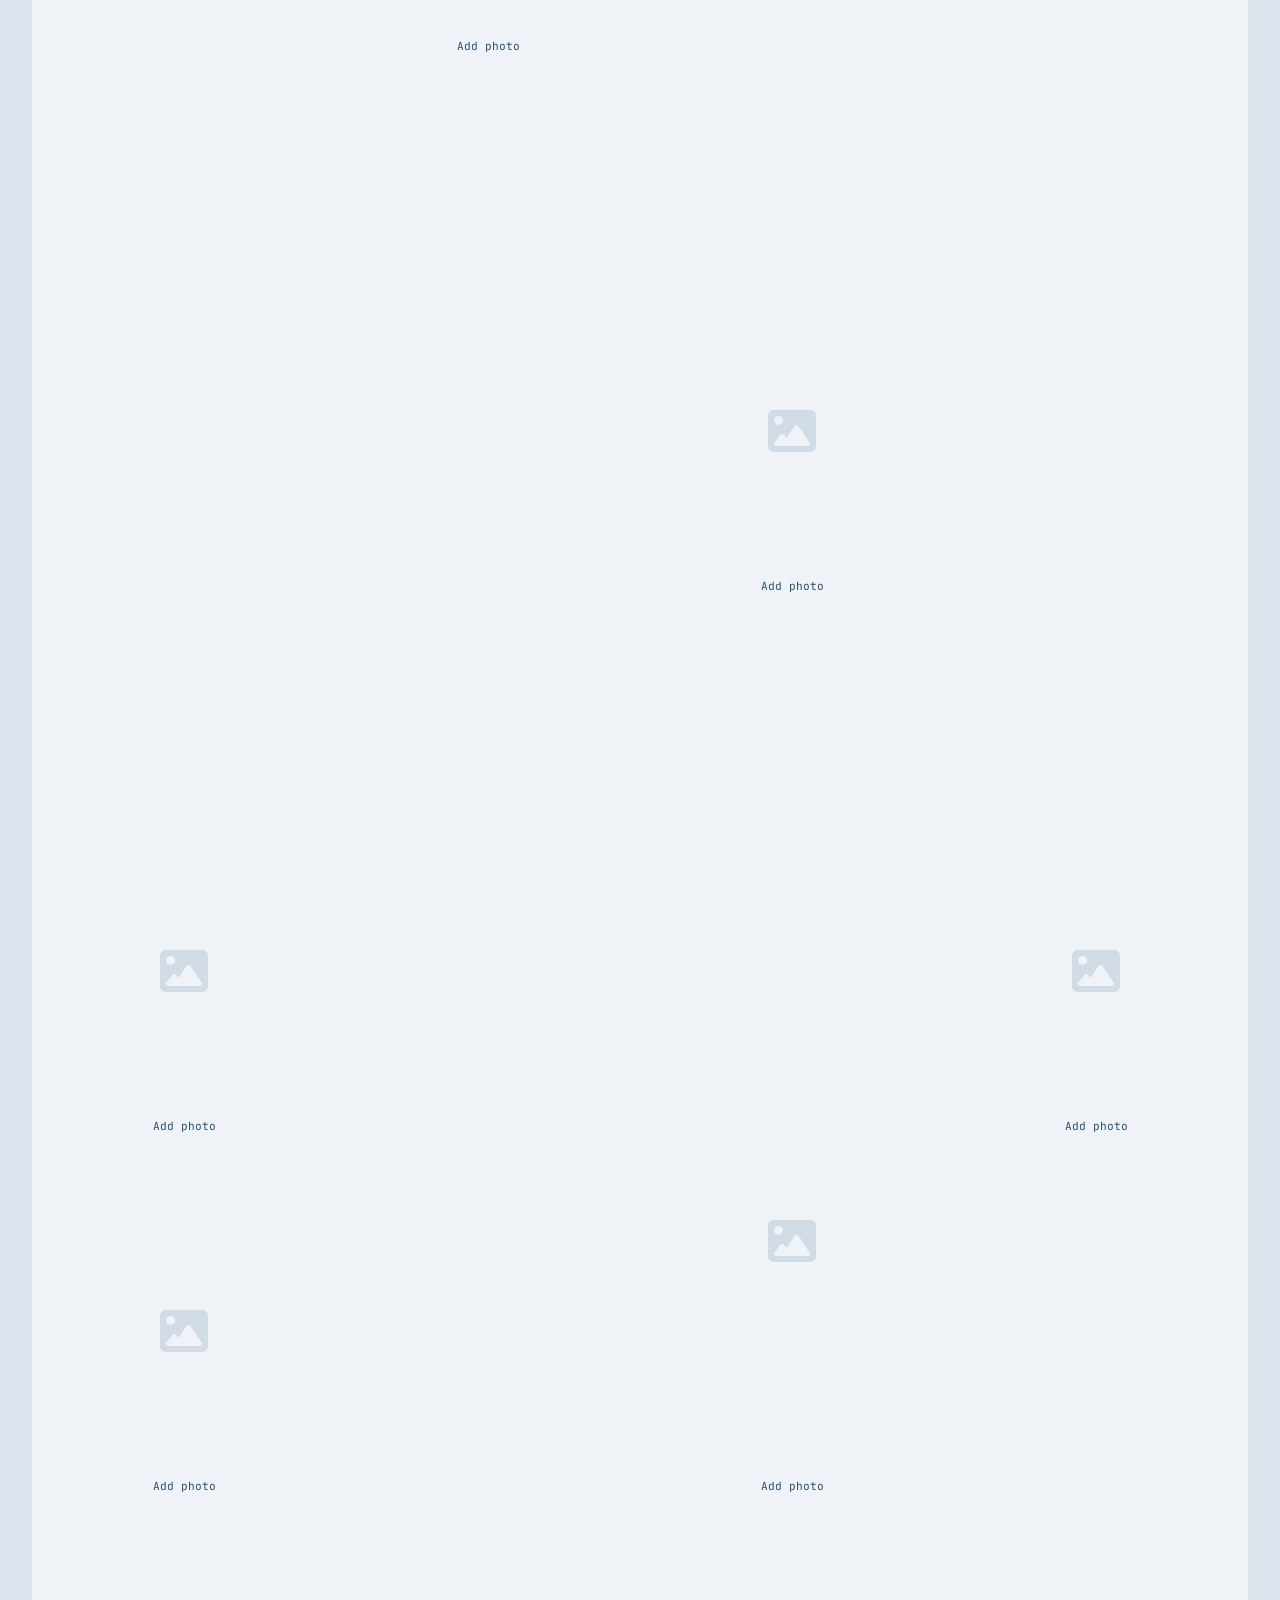
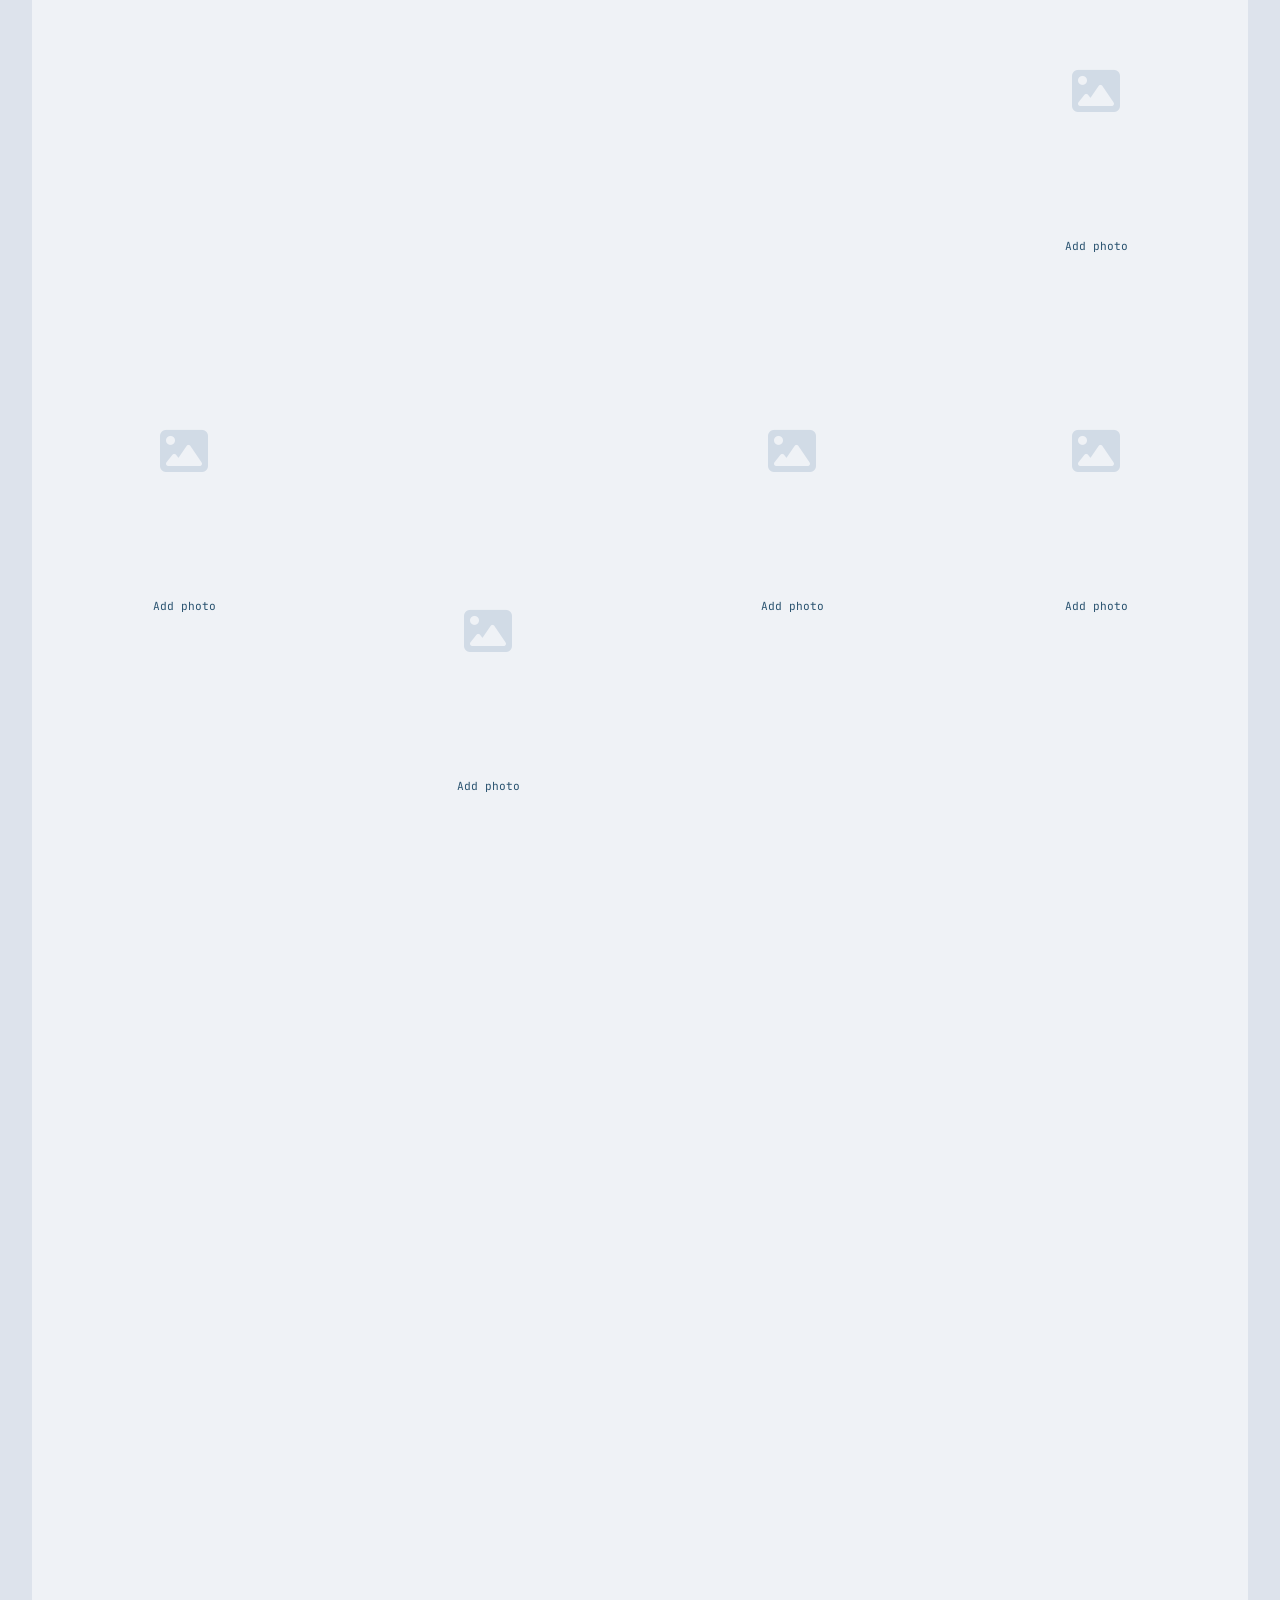
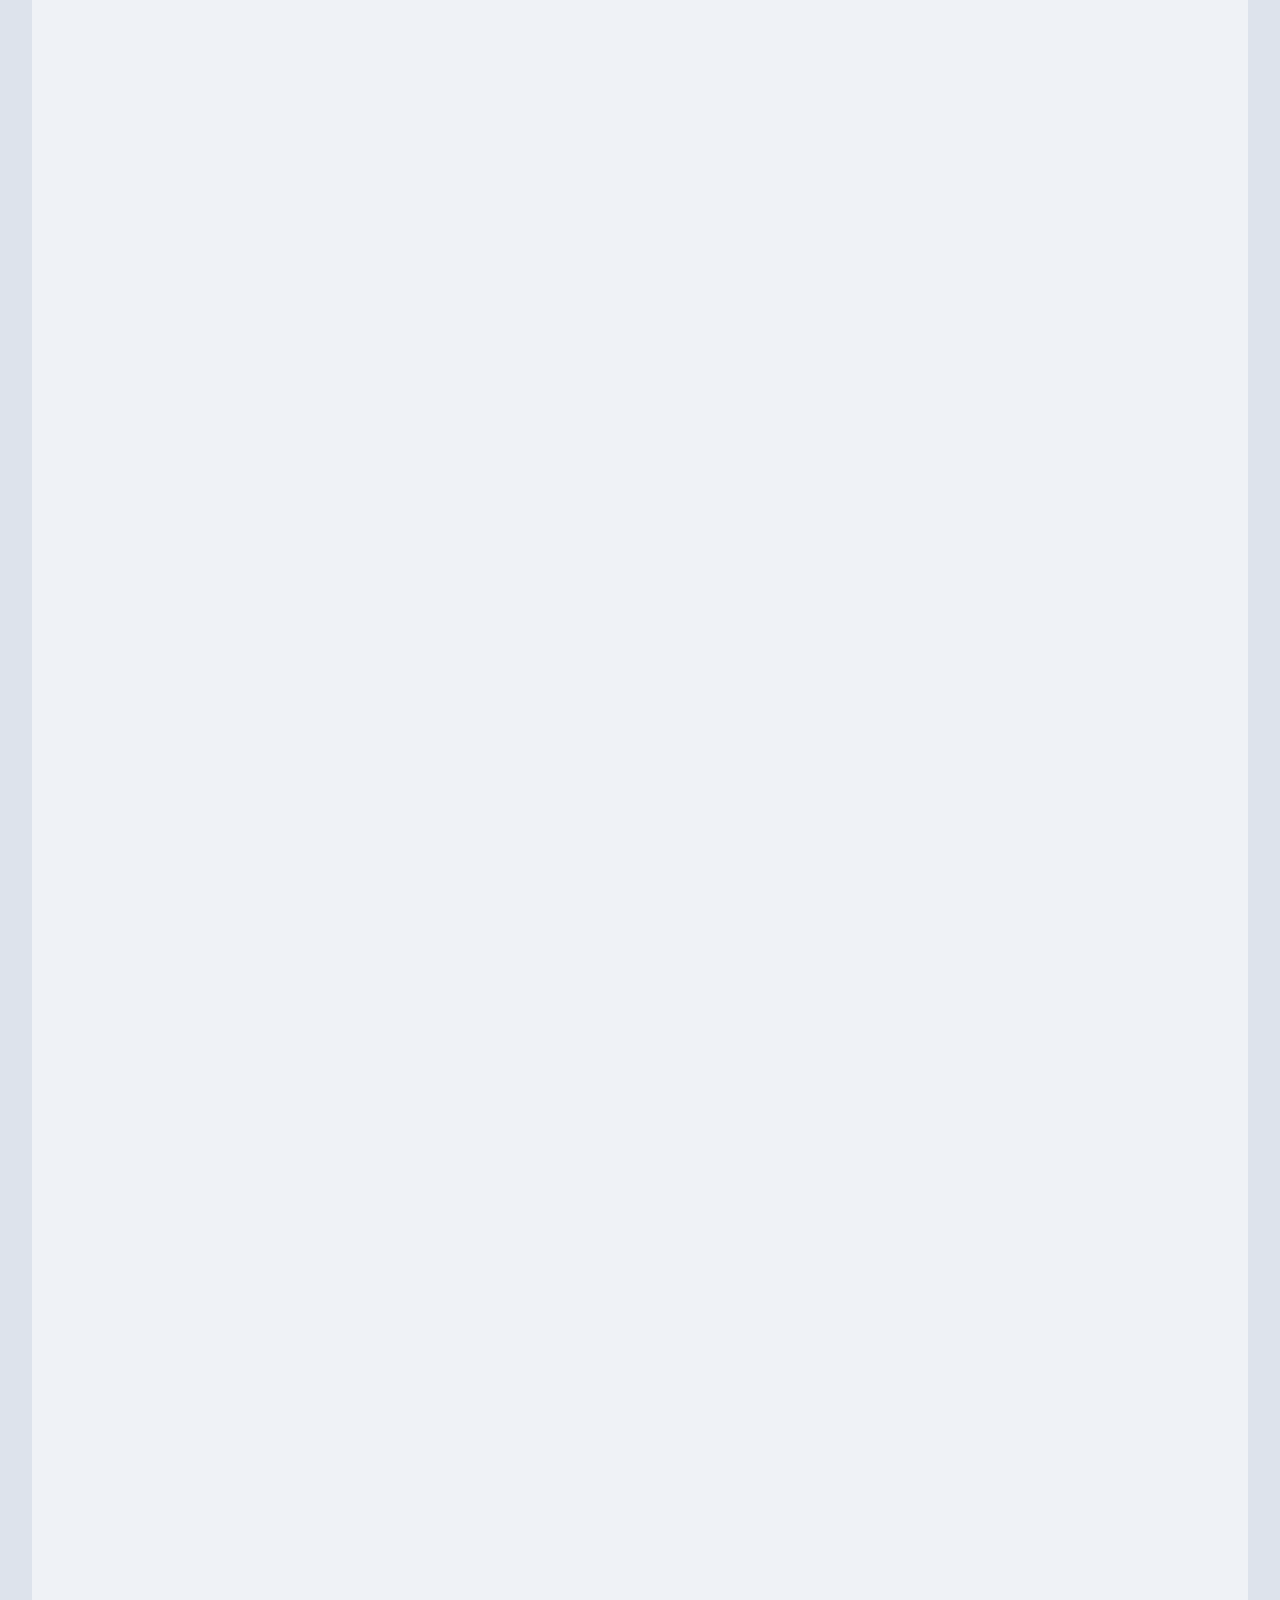
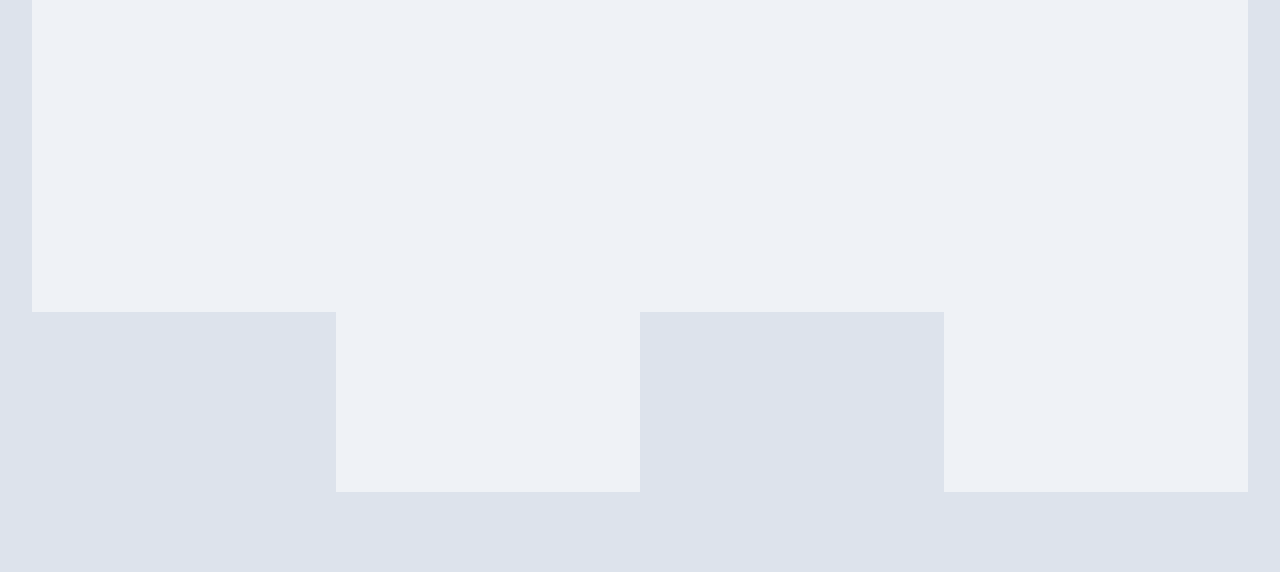
==== commit 4bf6783c: "feat: implement shared subpage styling and add initialization script for improved project modularity" ====
--- a/gallery.html
+++ b/gallery.html
@@ -27,7 +27,7 @@
     <link href="https://fonts.googleapis.com/css2?family=Inter:wght@400;500;600;700&family=JetBrains+Mono:wght@400;500&family=Playfair+Display:wght@500;700&display=swap" rel="stylesheet" />
     <link rel="stylesheet" href="https://cdnjs.cloudflare.com/ajax/libs/font-awesome/6.5.1/css/all.min.css" />
 
-    <link rel="stylesheet" href="styles/subpage.css?v=59" />
+    <link rel="stylesheet" href="styles/subpage.css?v=60" />
 </head>
 <body class="gallery-page">
     <!-- Header with back-to-home -->
@@ -309,7 +309,7 @@
 
             let originalScrollPos = 0;
 
-            /* ---------- Lightbox open / nav ---------- */
+             /* ---------- Lightbox open / nav ---------- */
             function open(index) {
                 if (visiblePhotos.length === 0) return;
                 
@@ -324,6 +324,25 @@
                 
                 // Scroll to top to show absolute lightbox
                 window.scrollTo(0, 0);
+
+                // Reorder photos dynamically so that:
+                // - The current photo is hidden.
+                // - The photo after it has order 1.
+                // - It loops around to the photos before it.
+                visiblePhotos.forEach((photo, idx) => {
+                    if (idx === currentIndex) {
+                        photo.style.display = 'none';
+                    } else {
+                        photo.style.display = '';
+                        let relativeOrder;
+                        if (idx > currentIndex) {
+                            relativeOrder = idx - currentIndex;
+                        } else {
+                            relativeOrder = (visiblePhotos.length - currentIndex) + idx;
+                        }
+                        photo.style.order = relativeOrder;
+                    }
+                });
             }
 
             function close() {
@@ -338,6 +357,12 @@
                 
                 void htmlEl.offsetHeight;
                 htmlEl.style.scrollBehavior = prevScrollBehavior;
+
+                // Restore original order and visibility
+                visiblePhotos.forEach((photo) => {
+                    photo.style.display = '';
+                    photo.style.order = '';
+                });
             }
 
             photos.forEach((p) => {
--- a/styles/subpage.css
+++ b/styles/subpage.css
@@ -344,6 +344,7 @@
 .masonry {
     display: grid;
     grid-template-columns: repeat(auto-fill, minmax(280px, 1fr));
+    grid-auto-rows: 180px;
     grid-auto-flow: dense;
     gap: 0;
 }
@@ -356,13 +357,15 @@
     cursor: zoom-in;
     transition: all var(--transition);
     position: relative;
-    aspect-ratio: 4 / 3;
+    grid-row: span 2; /* default */
+    width: 100%;
+    height: 100%;
 }
 
 /* Variety in tile sizes for a richer grid */
-.photo:nth-child(4n+1) { grid-row: span 1; }
-.photo:nth-child(6n+3) { aspect-ratio: 3 / 4; }
-.photo:nth-child(7n+5) { aspect-ratio: 1 / 1; }
+.photo:nth-child(4n+1) { grid-row: span 2; }
+.photo:nth-child(6n+3) { grid-row: span 3; } /* tall */
+.photo:nth-child(7n+5) { grid-row: span 2; } /* square */
 
 .photo.hidden { display: none; }
 
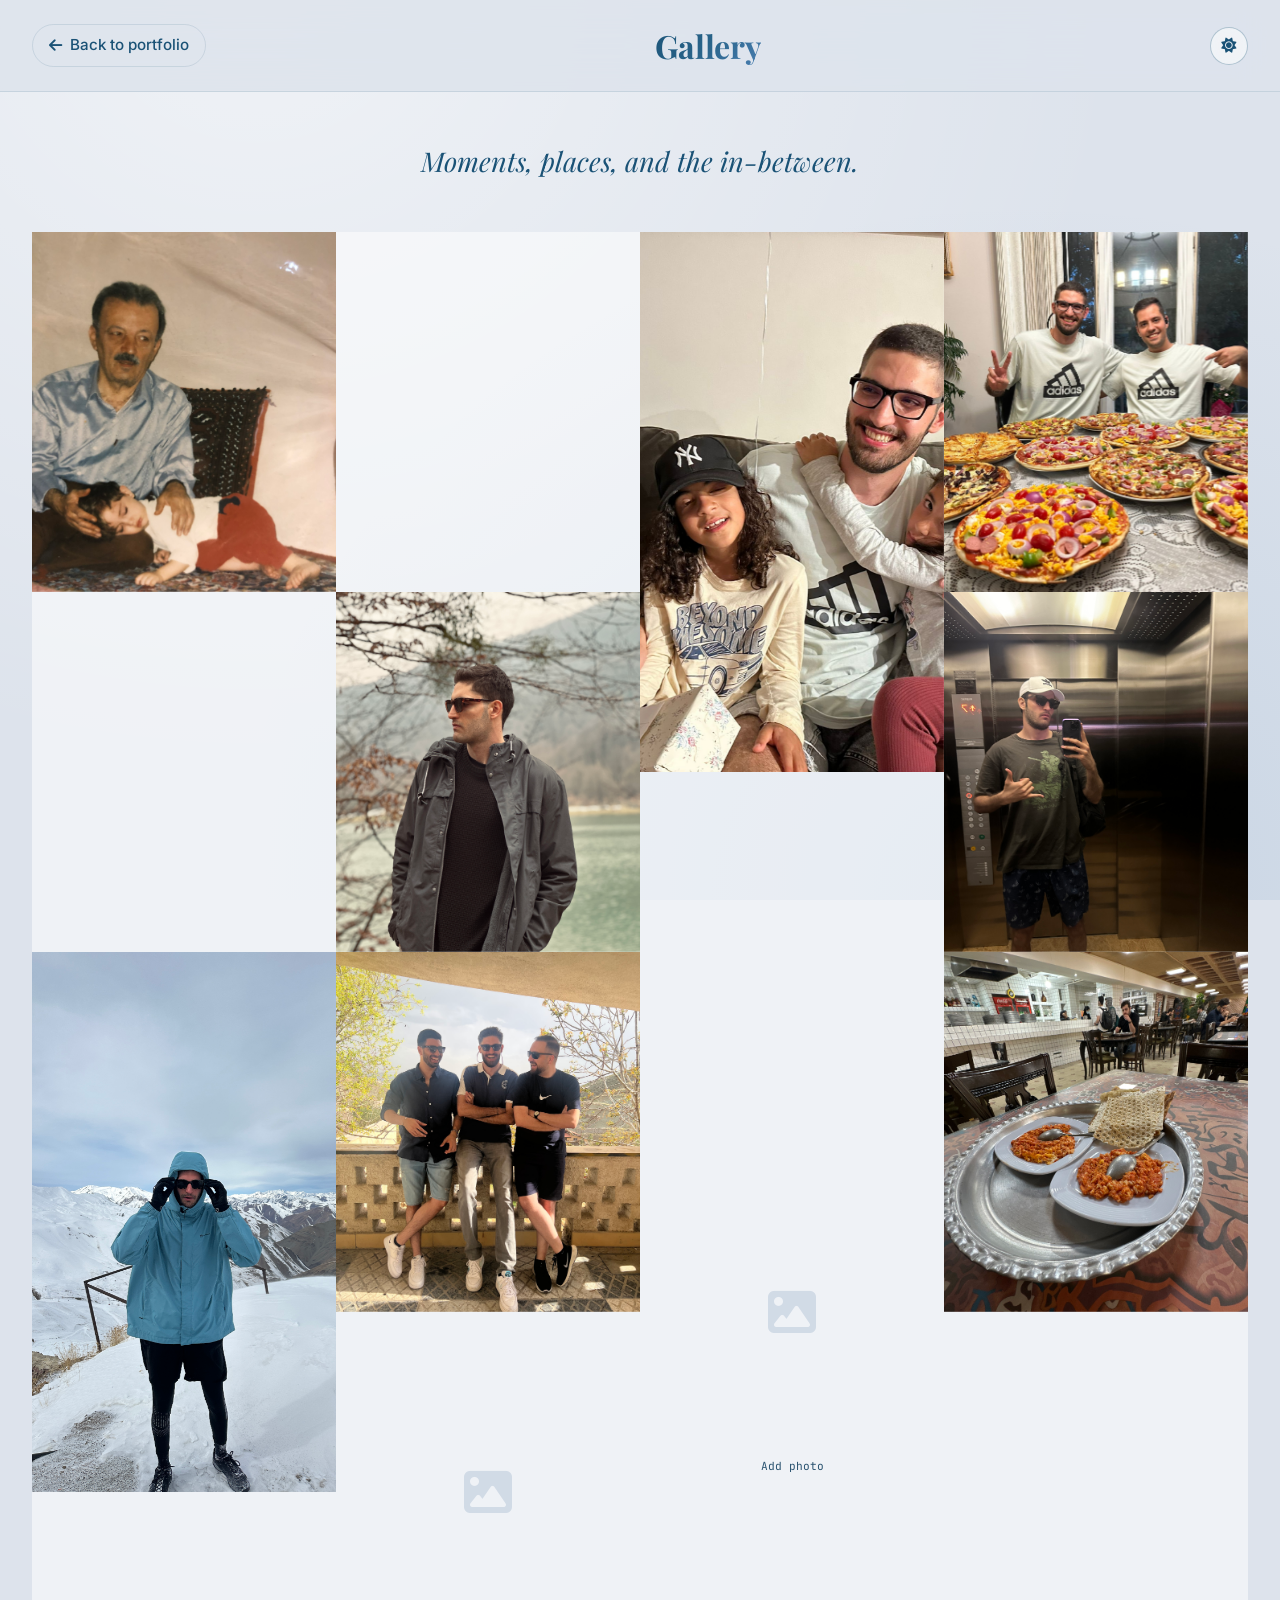
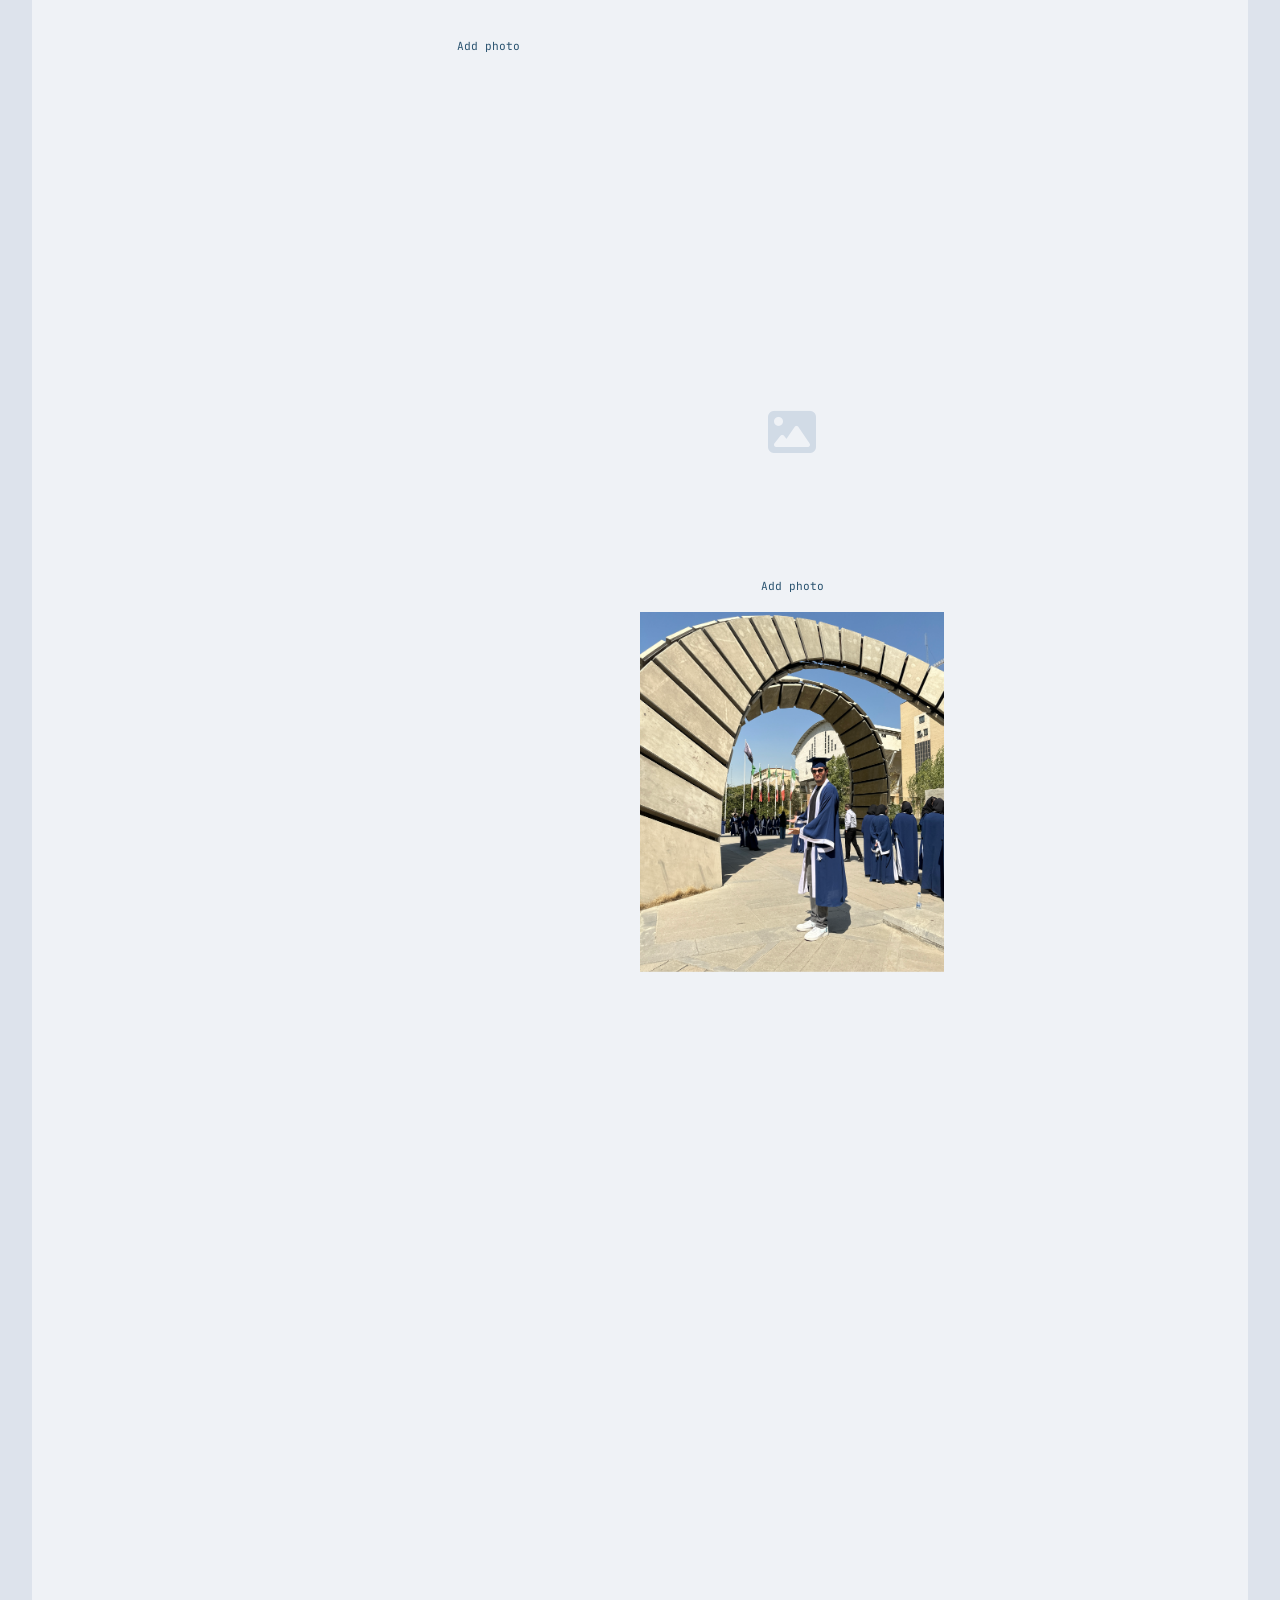
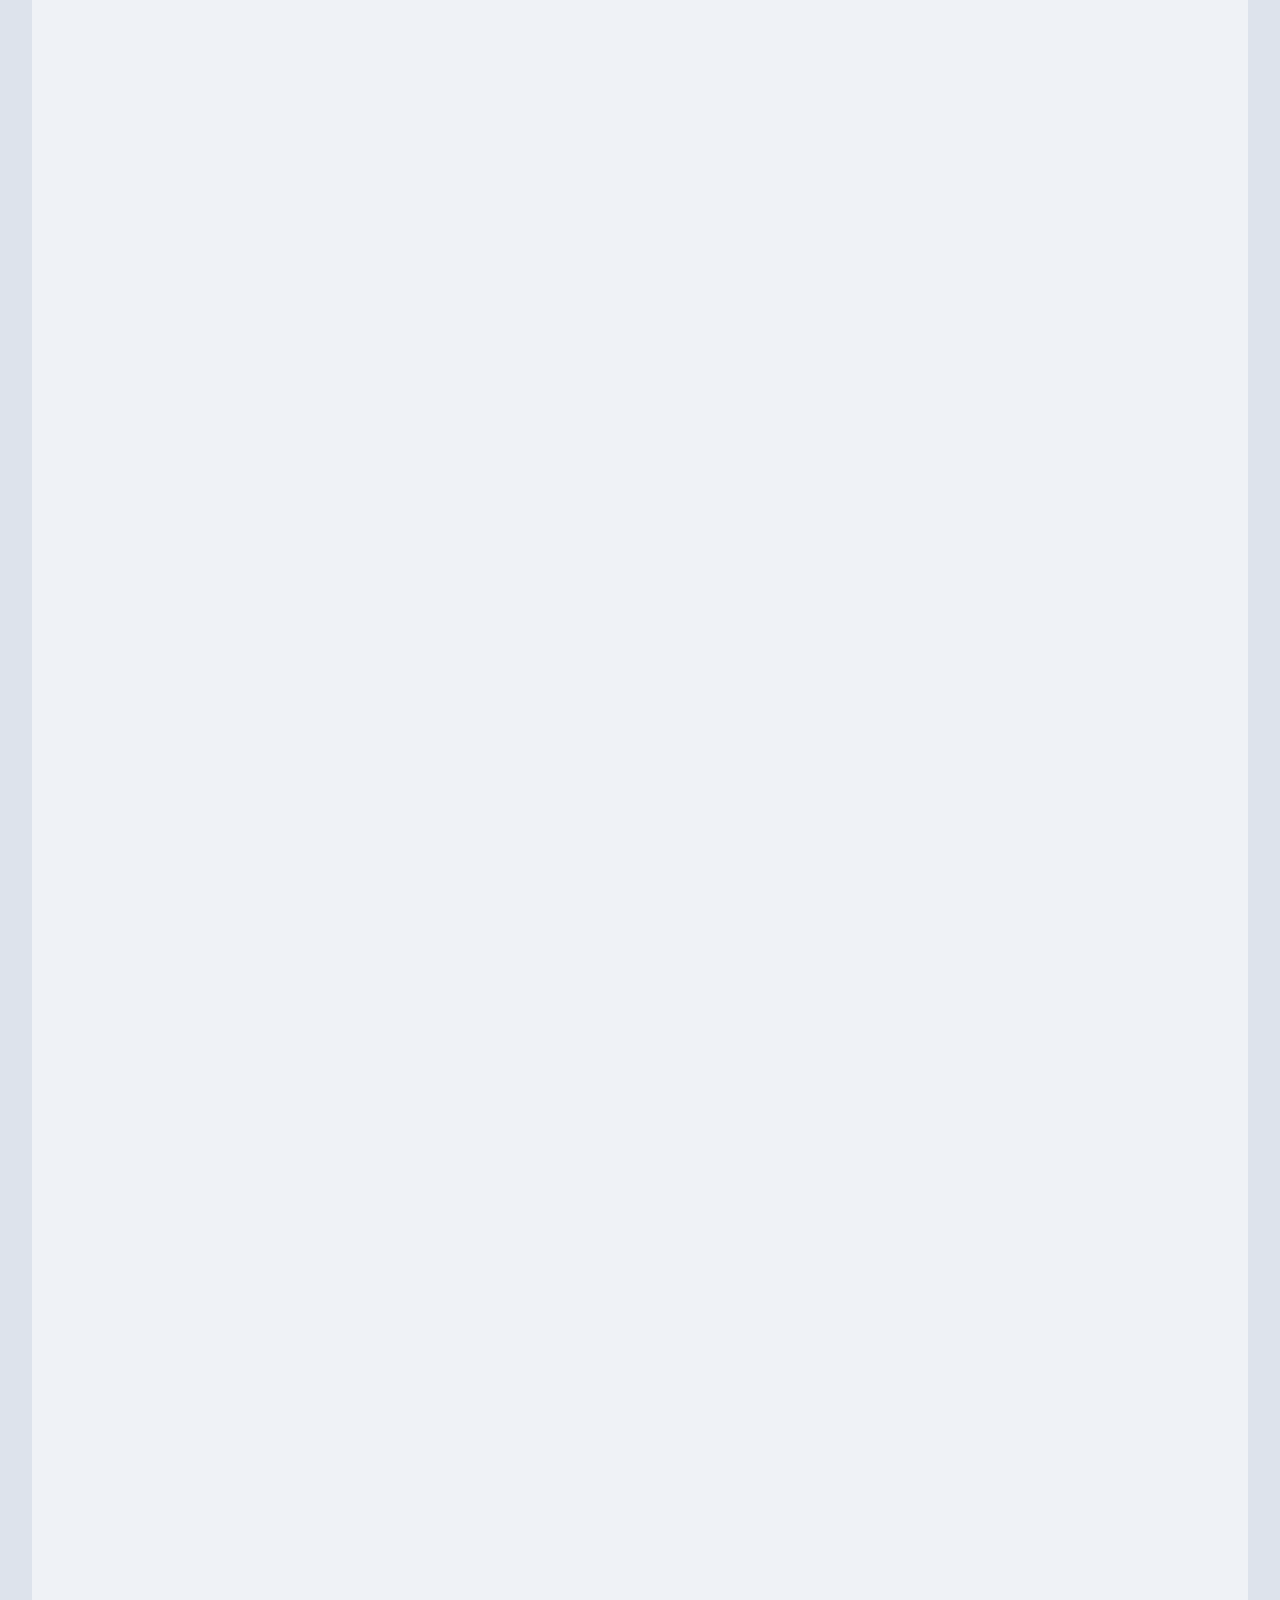
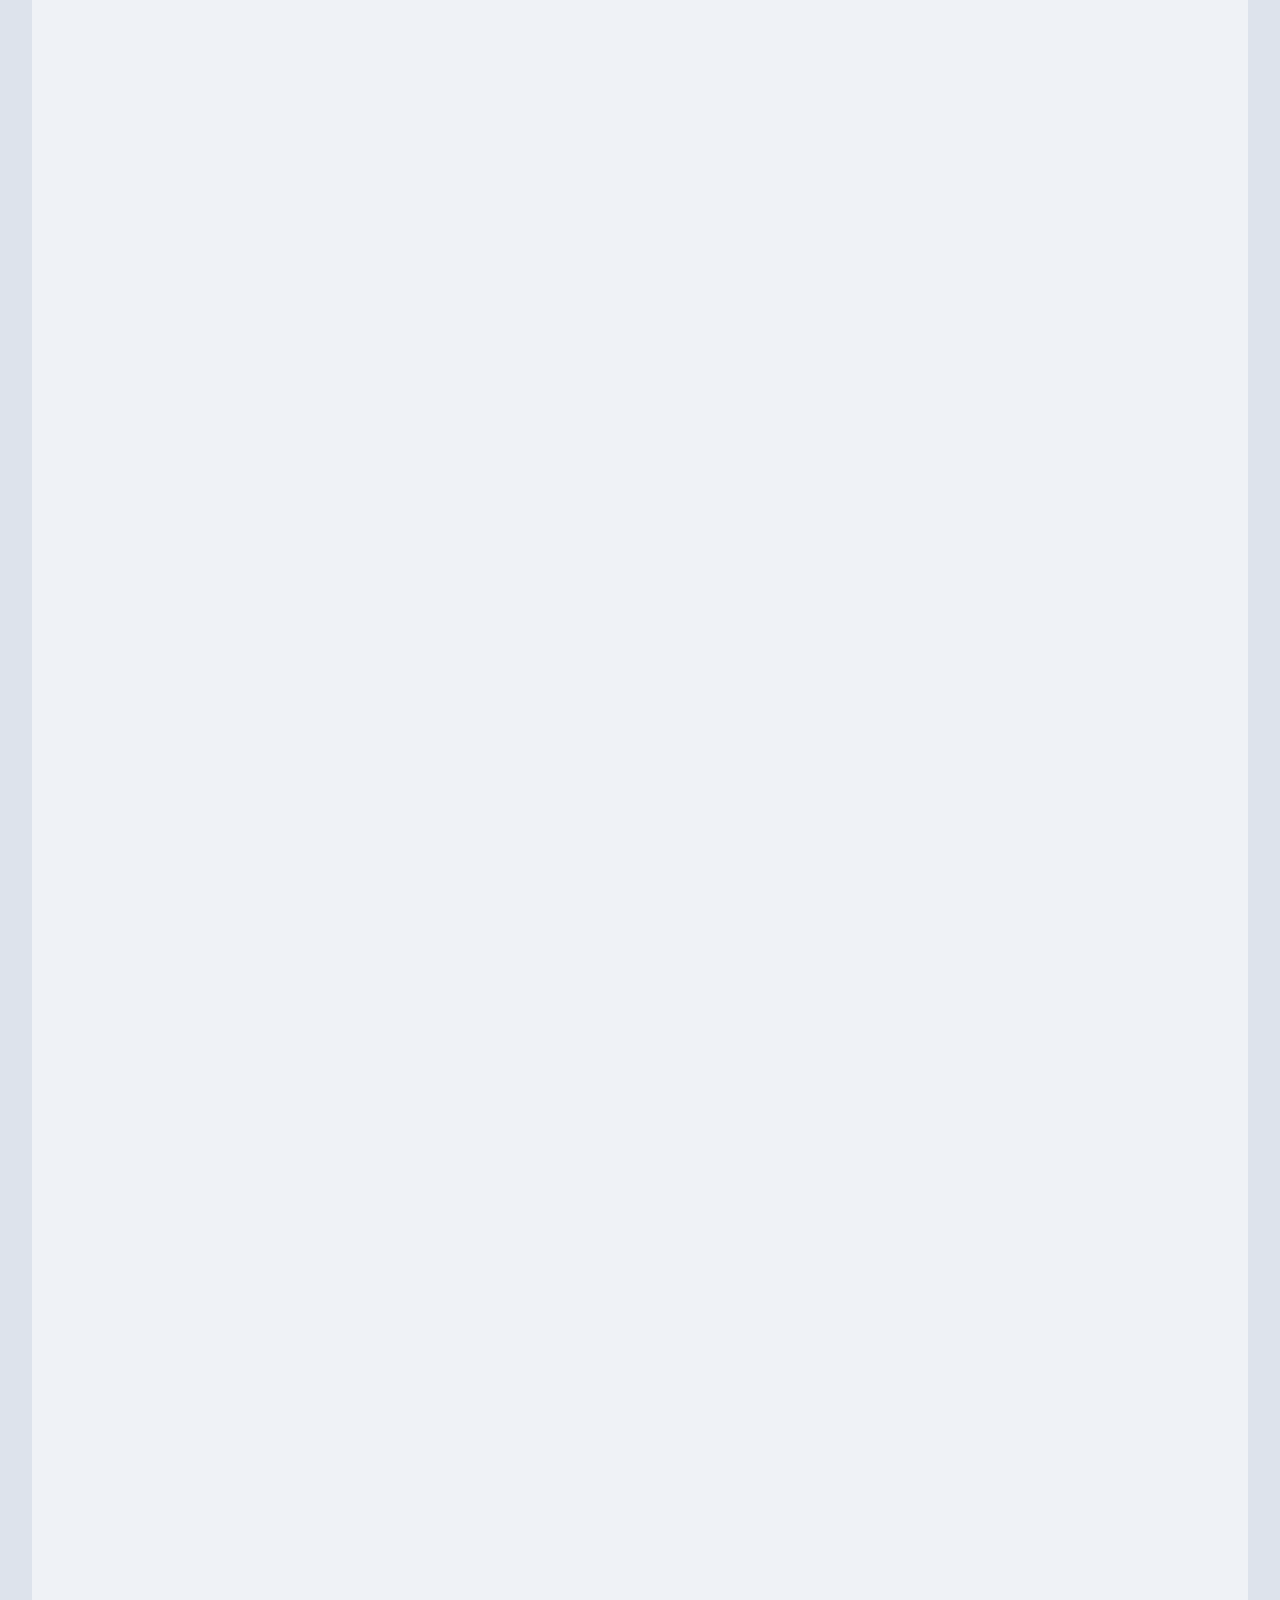
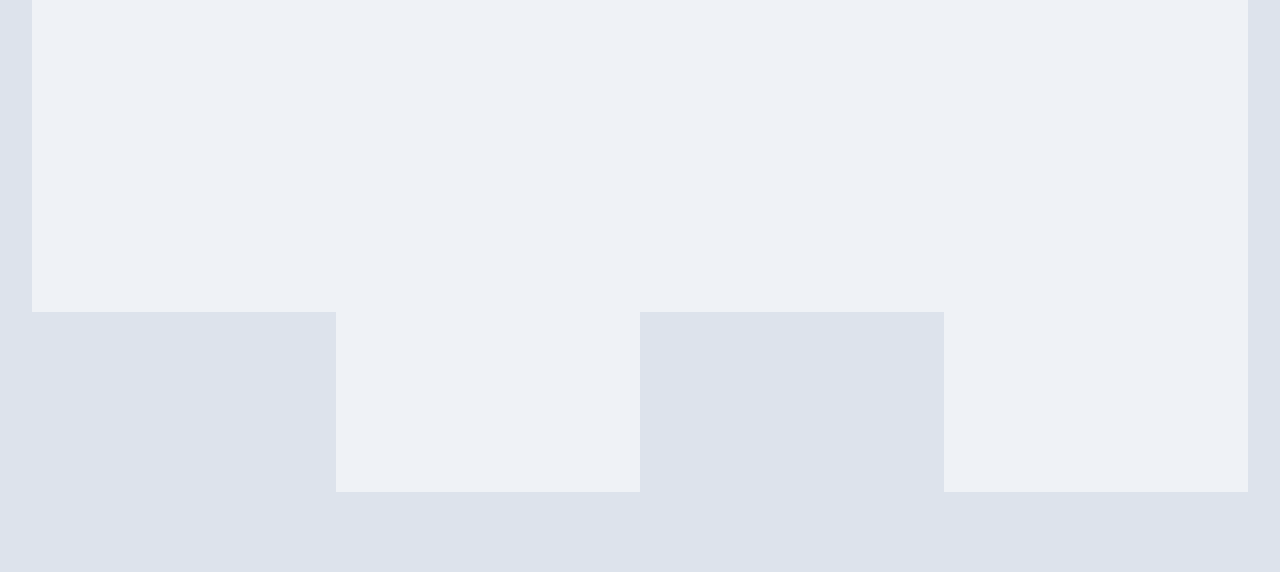
==== commit af5aba5c: "feat: implement masonry image preloading, reorder logic, and unified CSS theming system" ====
--- a/gallery.html
+++ b/gallery.html
@@ -27,7 +27,7 @@
     <link href="https://fonts.googleapis.com/css2?family=Inter:wght@400;500;600;700&family=JetBrains+Mono:wght@400;500&family=Playfair+Display:wght@500;700&display=swap" rel="stylesheet" />
     <link rel="stylesheet" href="https://cdnjs.cloudflare.com/ajax/libs/font-awesome/6.5.1/css/all.min.css" />
 
-    <link rel="stylesheet" href="styles/subpage.css?v=60" />
+    <link rel="stylesheet" href="styles/subpage.css?v=61" />
 </head>
 <body class="gallery-page">
     <!-- Header with back-to-home -->
@@ -322,26 +322,40 @@
                 lbCap.textContent = p.dataset.caption || '';
                 lb.hidden = false;
                 
-                // Scroll to top to show absolute lightbox
+                 // Scroll to top to show absolute lightbox
                 window.scrollTo(0, 0);
 
-                // Reorder photos dynamically so that:
+                // Preload next and prev images
+                if (visiblePhotos.length > 1) {
+                    const nextPhoto = visiblePhotos[(currentIndex + 1) % visiblePhotos.length];
+                    const prevPhoto = visiblePhotos[(currentIndex - 1 + visiblePhotos.length) % visiblePhotos.length];
+                    const nextImgUrl = nextPhoto.dataset.full || nextPhoto.querySelector('img').src;
+                    const prevImgUrl = prevPhoto.dataset.full || prevPhoto.querySelector('img').src;
+                    
+                    const imgPreloadNext = new Image();
+                    imgPreloadNext.src = nextImgUrl;
+                    const imgPreloadPrev = new Image();
+                    imgPreloadPrev.src = prevImgUrl;
+                }
+
+                // Physically reorder DOM nodes in .masonry:
                 // - The current photo is hidden.
-                // - The photo after it has order 1.
+                // - The photo after it is appended first.
                 // - It loops around to the photos before it.
-                visiblePhotos.forEach((photo, idx) => {
-                    if (idx === currentIndex) {
-                        photo.style.display = 'none';
-                    } else {
-                        photo.style.display = '';
-                        let relativeOrder;
-                        if (idx > currentIndex) {
-                            relativeOrder = idx - currentIndex;
-                        } else {
-                            relativeOrder = (visiblePhotos.length - currentIndex) + idx;
-                        }
-                        photo.style.order = relativeOrder;
-                    }
+                const masonry = document.querySelector('.masonry');
+                const reordered = [];
+                for (let i = currentIndex + 1; i < visiblePhotos.length; i++) {
+                    reordered.push(visiblePhotos[i]);
+                }
+                for (let i = 0; i < currentIndex; i++) {
+                    reordered.push(visiblePhotos[i]);
+                }
+
+                visiblePhotos[currentIndex].style.display = 'none';
+
+                reordered.forEach((photo) => {
+                    photo.style.display = '';
+                    masonry.appendChild(photo);
                 });
             }
 
@@ -358,10 +372,11 @@
                 void htmlEl.offsetHeight;
                 htmlEl.style.scrollBehavior = prevScrollBehavior;
 
-                // Restore original order and visibility
+                // Restore original DOM order and visibility
+                const masonry = document.querySelector('.masonry');
                 visiblePhotos.forEach((photo) => {
                     photo.style.display = '';
-                    photo.style.order = '';
+                    masonry.appendChild(photo);
                 });
             }
 
--- a/styles/subpage.css
+++ b/styles/subpage.css
@@ -360,6 +360,8 @@
     grid-row: span 2; /* default */
     width: 100%;
     height: 100%;
+    content-visibility: auto;
+    contain-intrinsic-size: auto 360px;
 }
 
 /* Variety in tile sizes for a richer grid */
@@ -374,6 +376,7 @@
     height: 100%;
     object-fit: cover;
     transition: transform 0.6s ease;
+    will-change: transform;
 }
 
 .photo:hover img { transform: scale(1.08); }
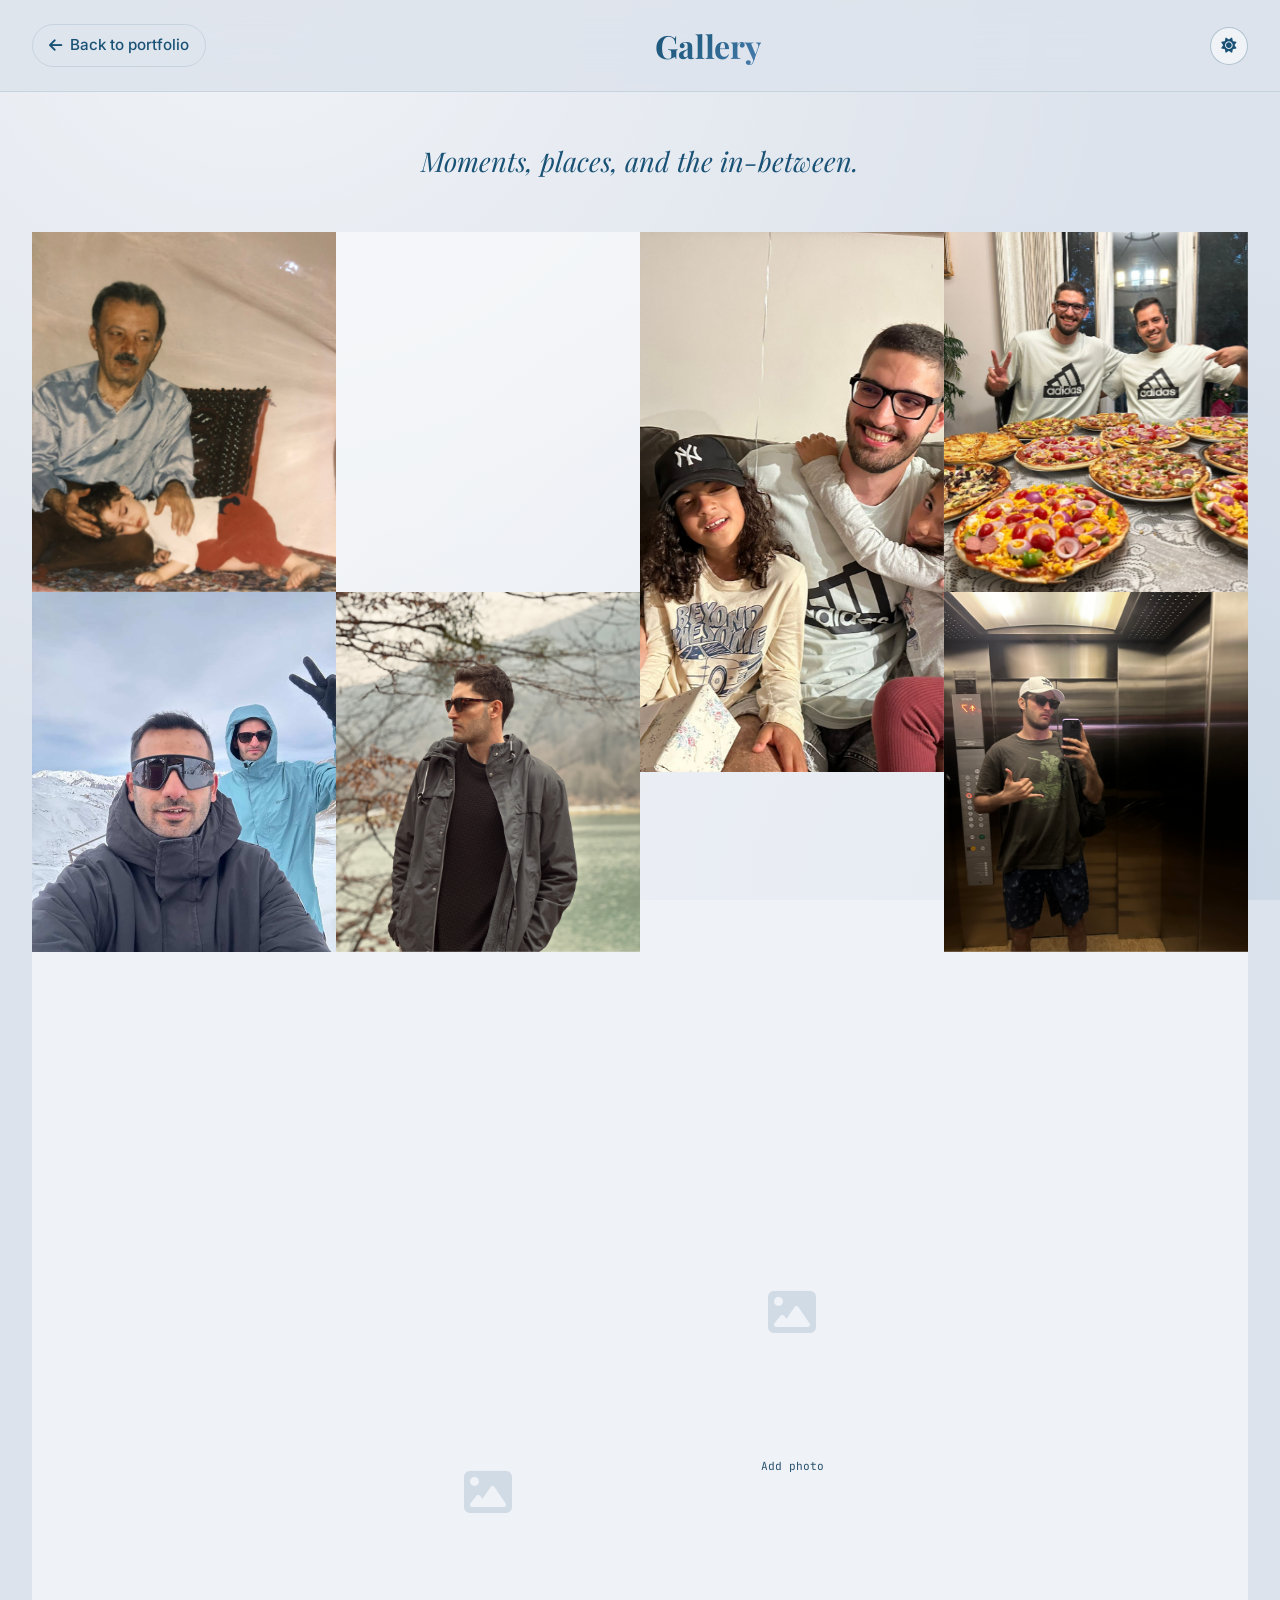
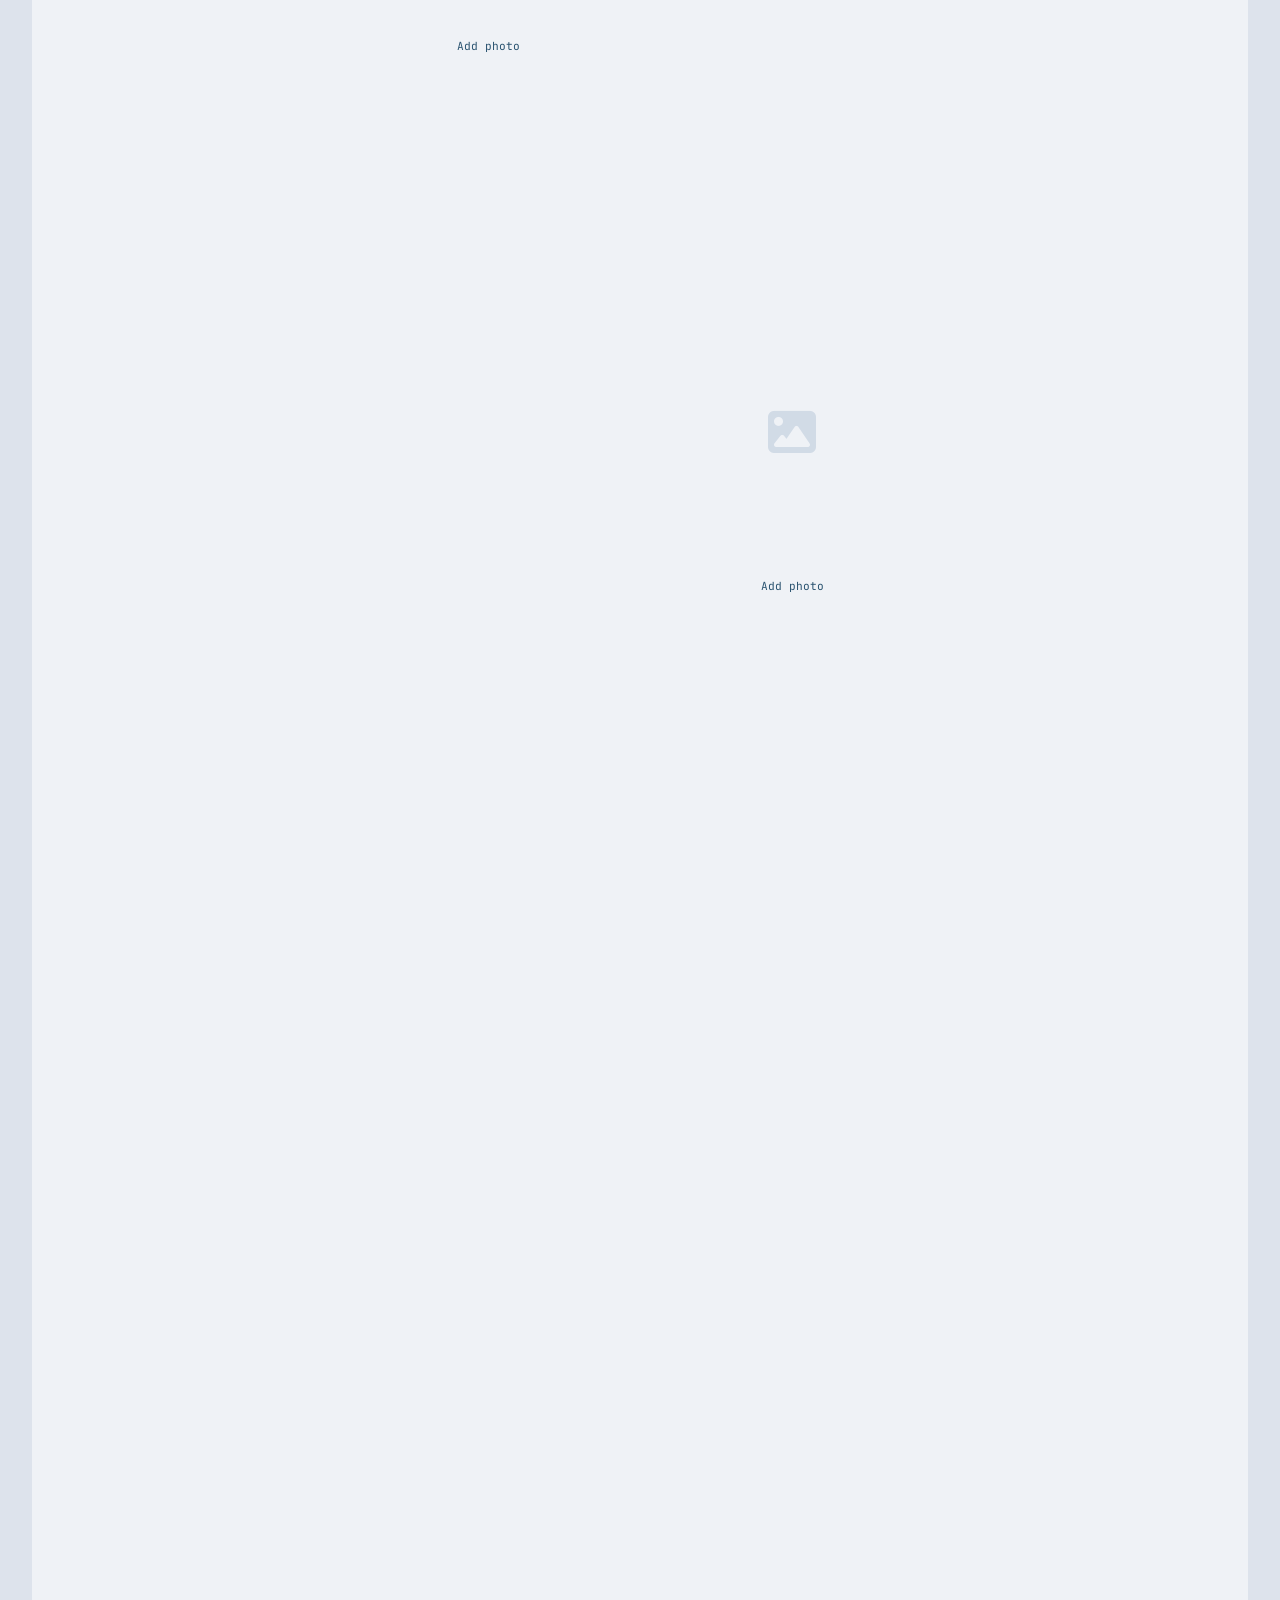
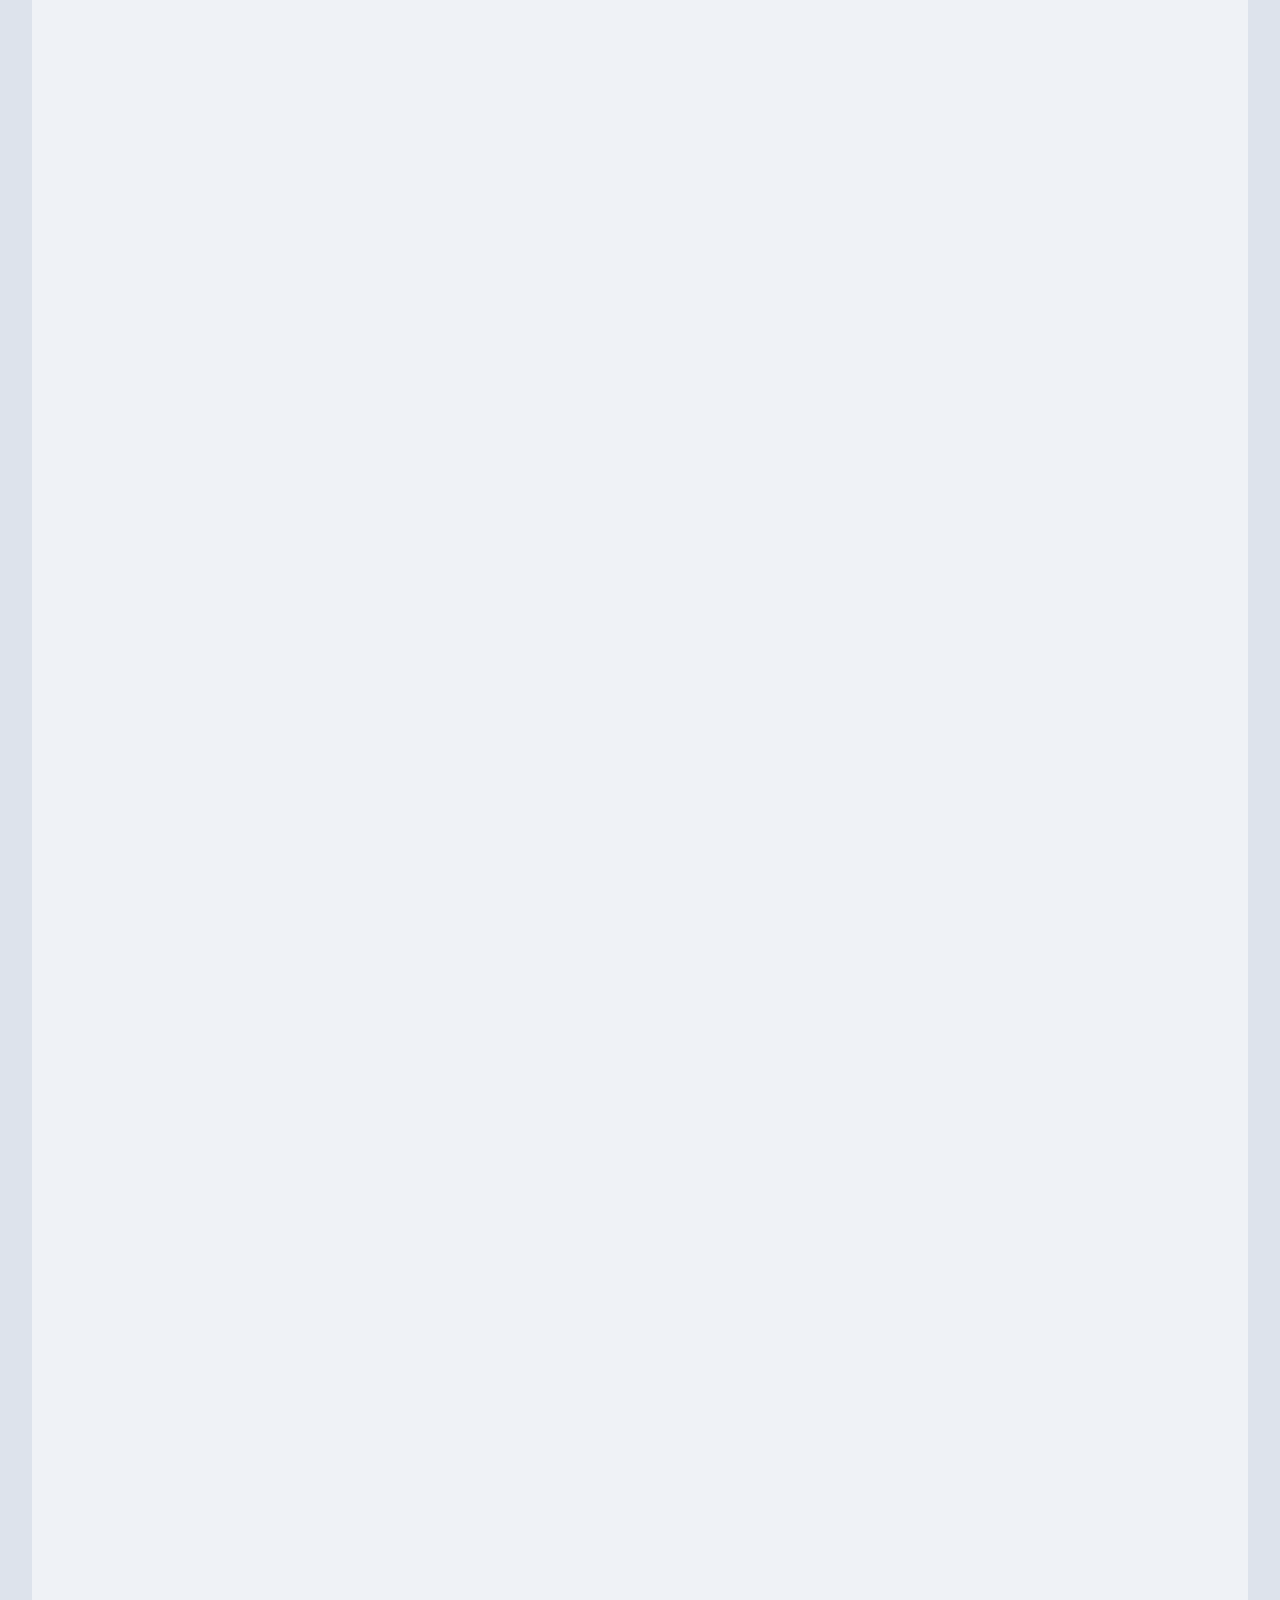
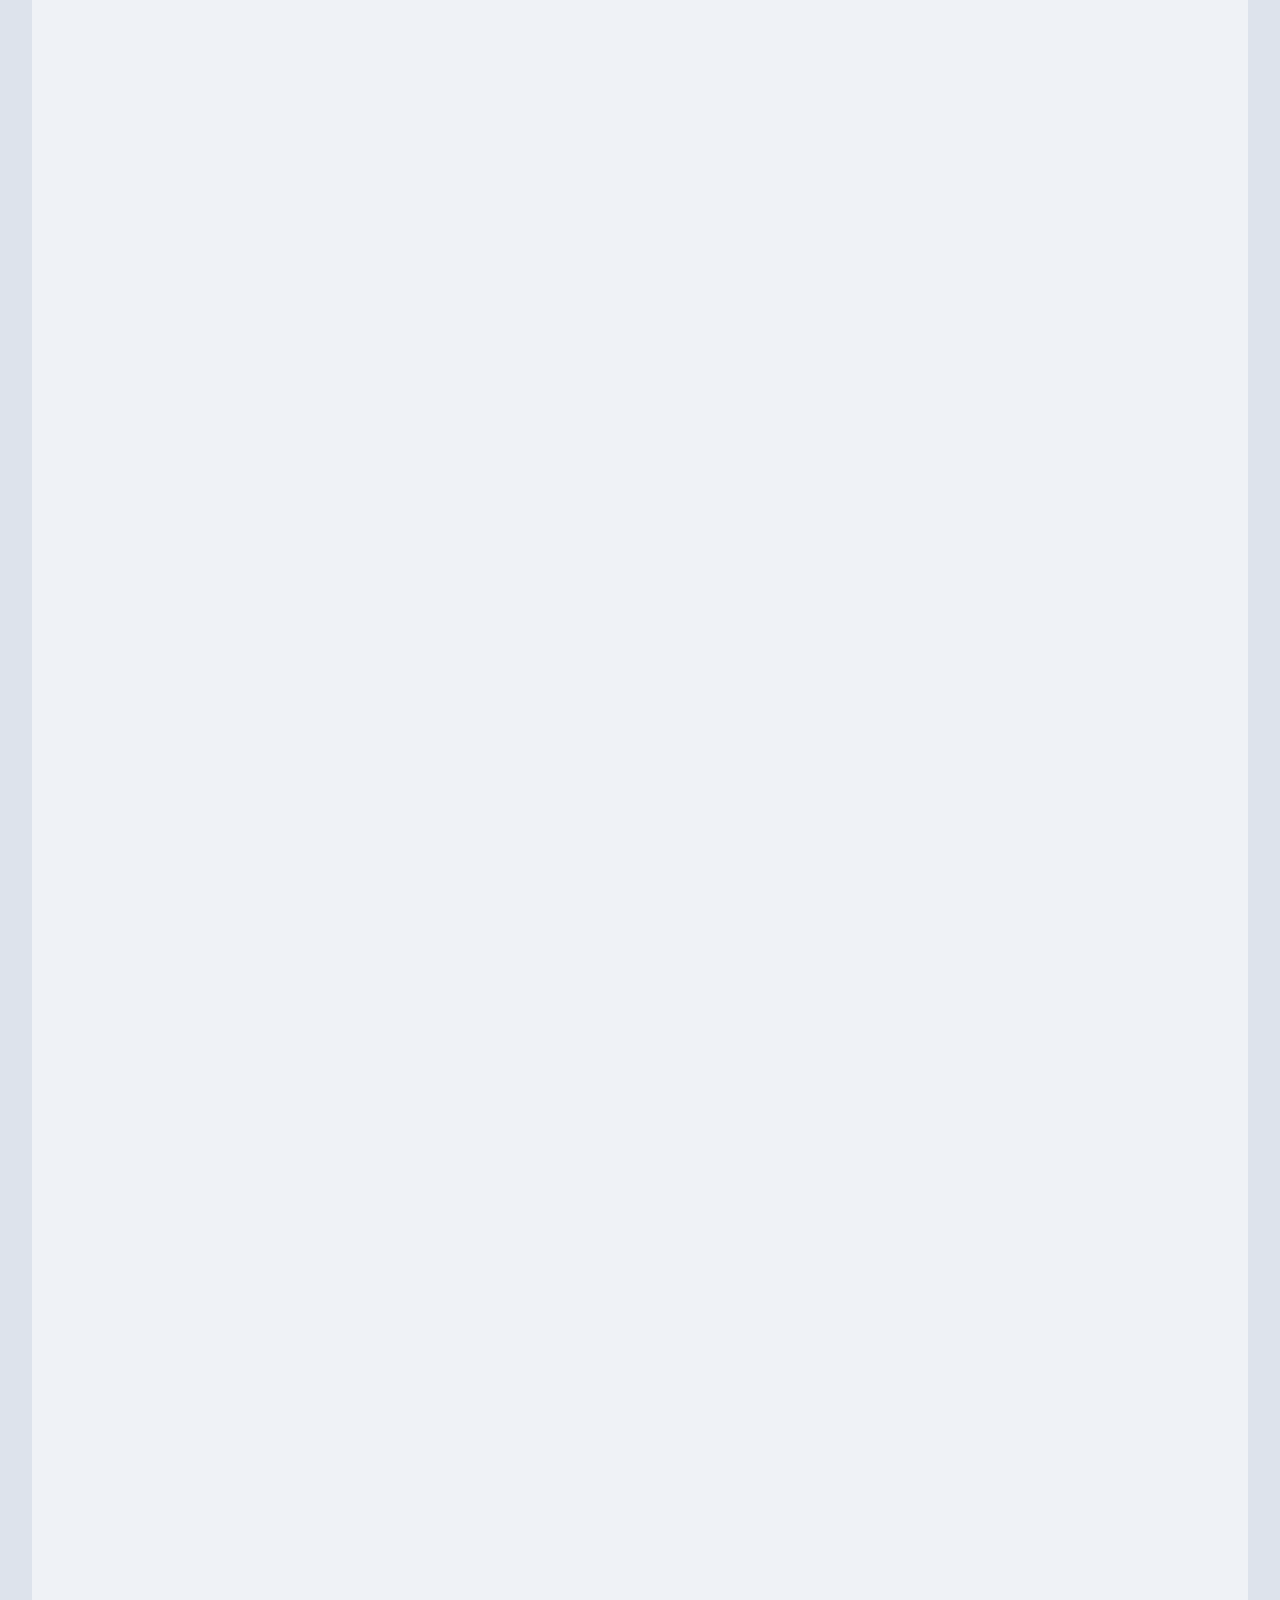
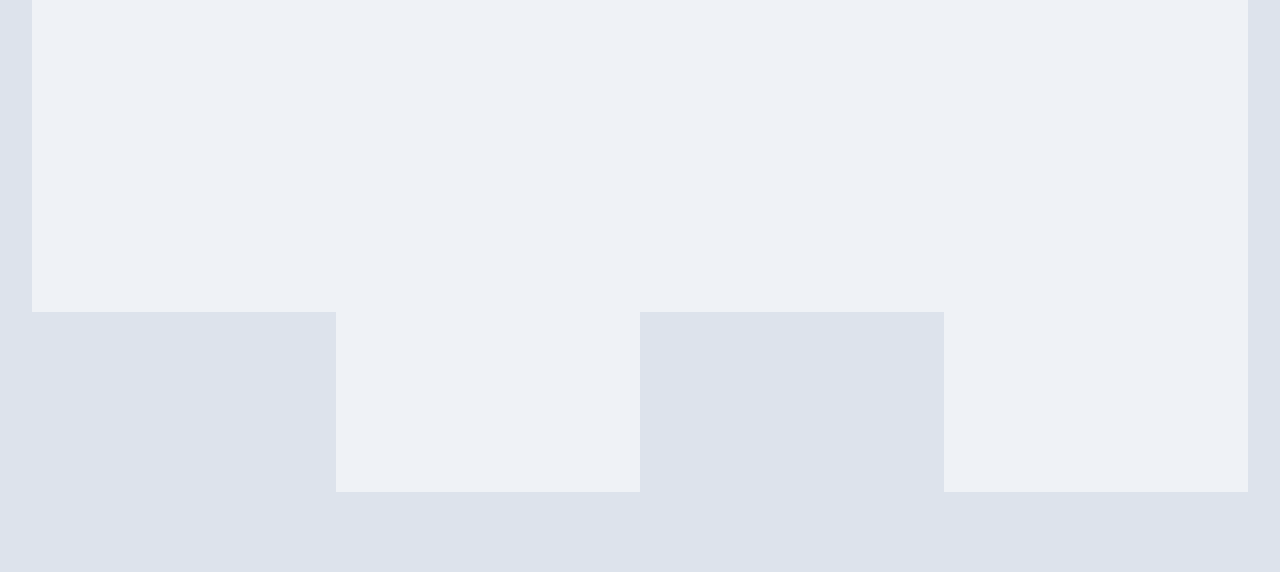
==== commit 88ae9772: "feat: add subpage styling, gallery imagery, and scroll-effect scripts to enhance site UI/UX" ====
--- a/gallery.html
+++ b/gallery.html
@@ -27,7 +27,7 @@
     <link href="https://fonts.googleapis.com/css2?family=Inter:wght@400;500;600;700&family=JetBrains+Mono:wght@400;500&family=Playfair+Display:wght@500;700&display=swap" rel="stylesheet" />
     <link rel="stylesheet" href="https://cdnjs.cloudflare.com/ajax/libs/font-awesome/6.5.1/css/all.min.css" />
 
-    <link rel="stylesheet" href="styles/subpage.css?v=61" />
+    <link rel="stylesheet" href="styles/subpage.css?v=62" />
 </head>
 <body class="gallery-page">
     <!-- Header with back-to-home -->
@@ -313,7 +313,10 @@
             function open(index) {
                 if (visiblePhotos.length === 0) return;
                 
-                originalScrollPos = window.scrollY;
+                // Track scroll position before opening (only if lightbox is currently hidden)
+                if (lb.hidden) {
+                    originalScrollPos = window.scrollY;
+                }
 
                 currentIndex = (index + visiblePhotos.length) % visiblePhotos.length;
                 const p = visiblePhotos[currentIndex];
@@ -322,7 +325,7 @@
                 lbCap.textContent = p.dataset.caption || '';
                 lb.hidden = false;
                 
-                 // Scroll to top to show absolute lightbox
+                // Scroll to top to show absolute lightbox
                 window.scrollTo(0, 0);
 
                 // Preload next and prev images
@@ -351,10 +354,14 @@
                     reordered.push(visiblePhotos[i]);
                 }
 
-                visiblePhotos[currentIndex].style.display = 'none';
+                // Restore visibility class for all photos, and hide the current one
+                visiblePhotos.forEach((photo) => {
+                    photo.classList.remove('hidden');
+                    photo.style.display = '';
+                });
+                p.classList.add('hidden');
 
                 reordered.forEach((photo) => {
-                    photo.style.display = '';
                     masonry.appendChild(photo);
                 });
             }
@@ -375,6 +382,7 @@
                 // Restore original DOM order and visibility
                 const masonry = document.querySelector('.masonry');
                 visiblePhotos.forEach((photo) => {
+                    photo.classList.remove('hidden');
                     photo.style.display = '';
                     masonry.appendChild(photo);
                 });
--- a/styles/subpage.css
+++ b/styles/subpage.css
@@ -345,7 +345,6 @@
     display: grid;
     grid-template-columns: repeat(auto-fill, minmax(280px, 1fr));
     grid-auto-rows: 180px;
-    grid-auto-flow: dense;
     gap: 0;
 }
 
@@ -517,6 +516,10 @@
 .lightbox-next  { right: 1.5rem; top: 50%; transform: translateY(-50%); }
 .lightbox-prev:hover { transform: translateY(-50%) scale(1.05); }
 .lightbox-next:hover { transform: translateY(-50%) scale(1.05); }
+.lightbox-prev:active,
+.lightbox-next:active {
+    transform: translateY(-50%) scale(0.95) !important;
+}
 
 @media (max-width: 600px) {
     .lightbox-prev { left: 0.5rem; }
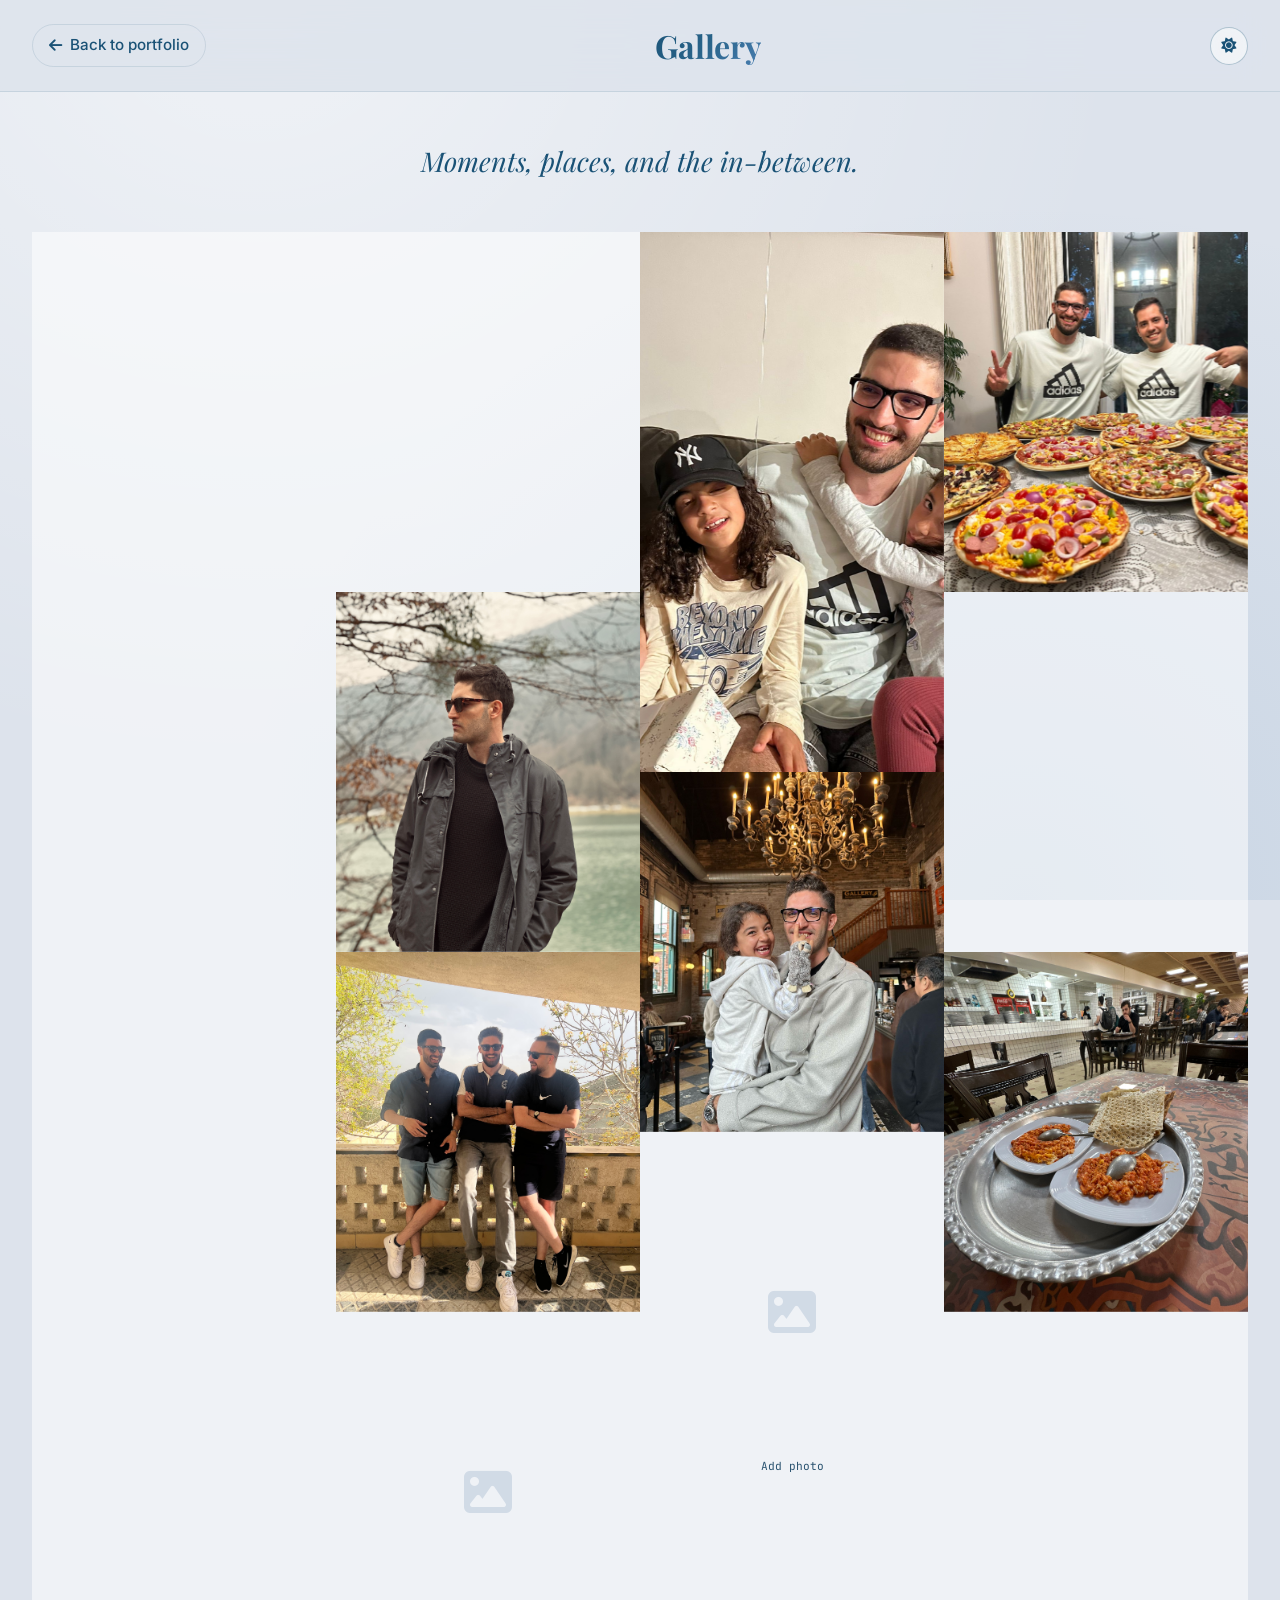
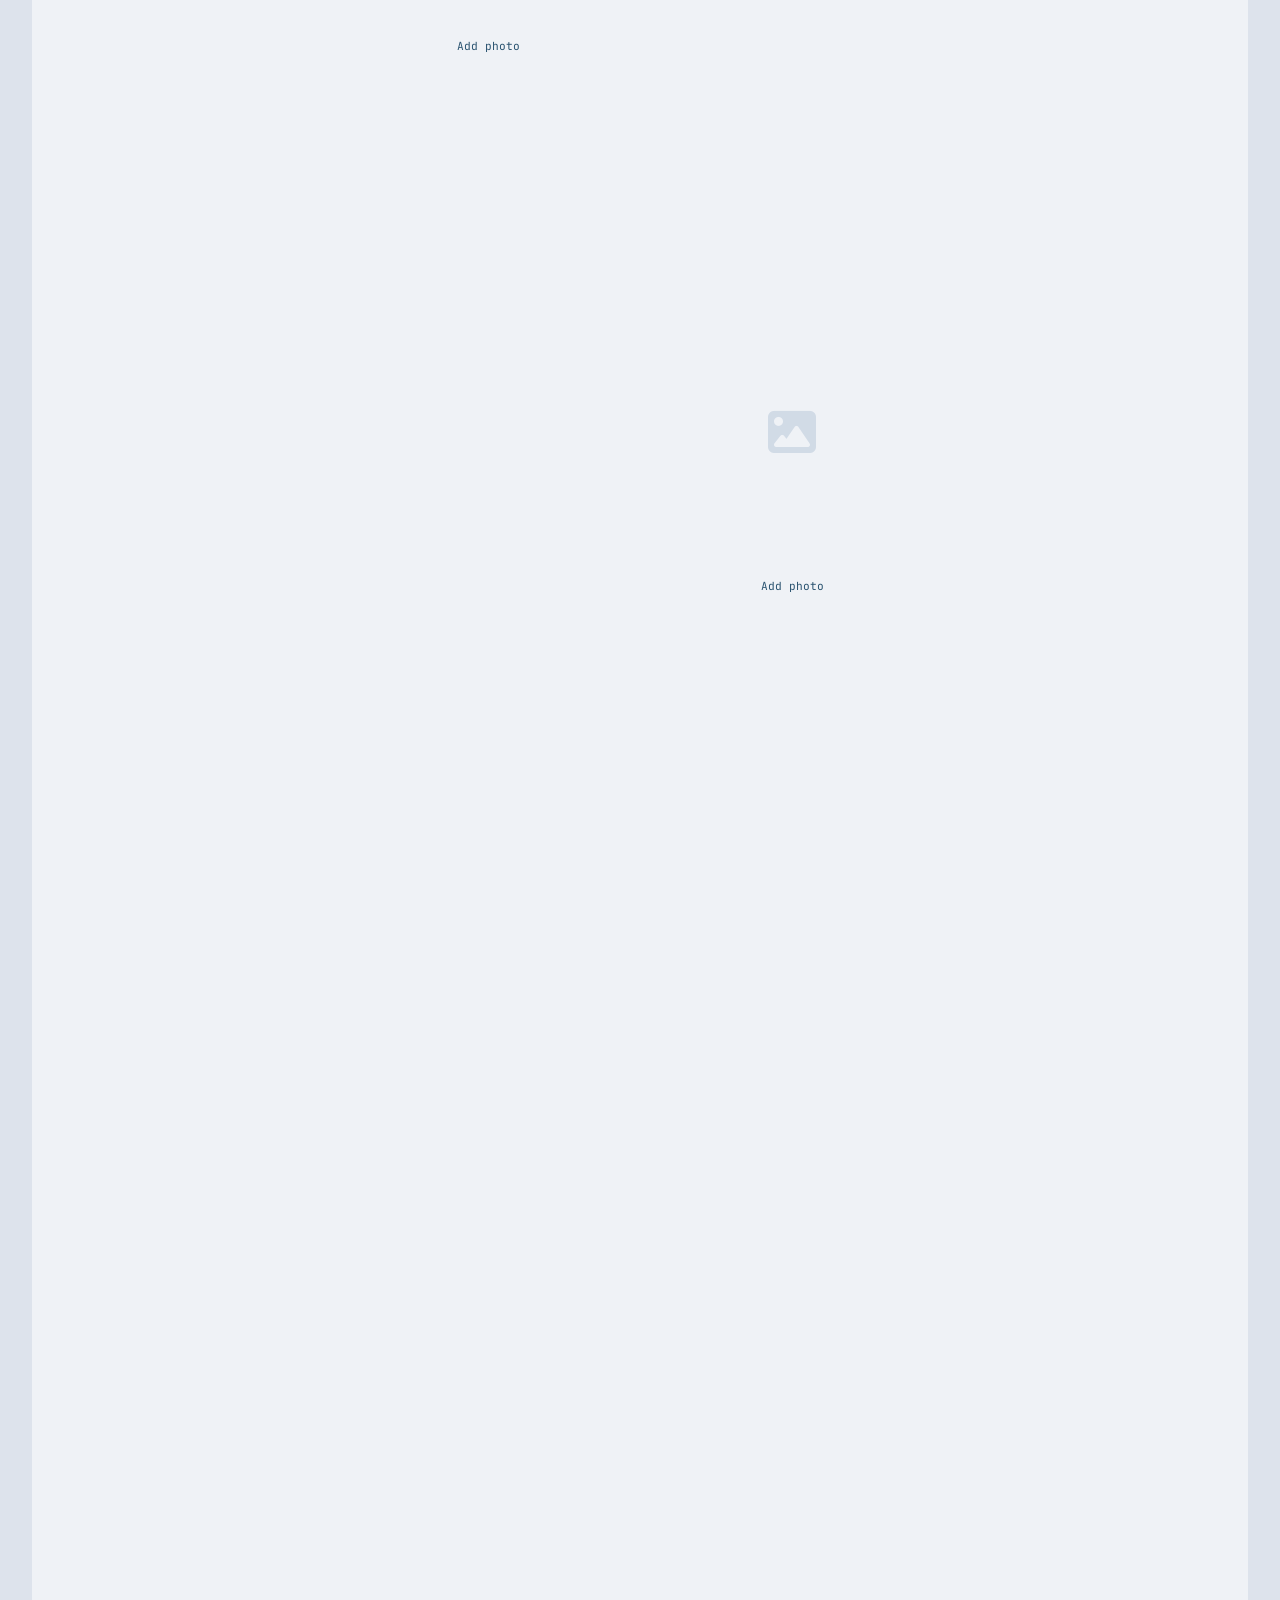
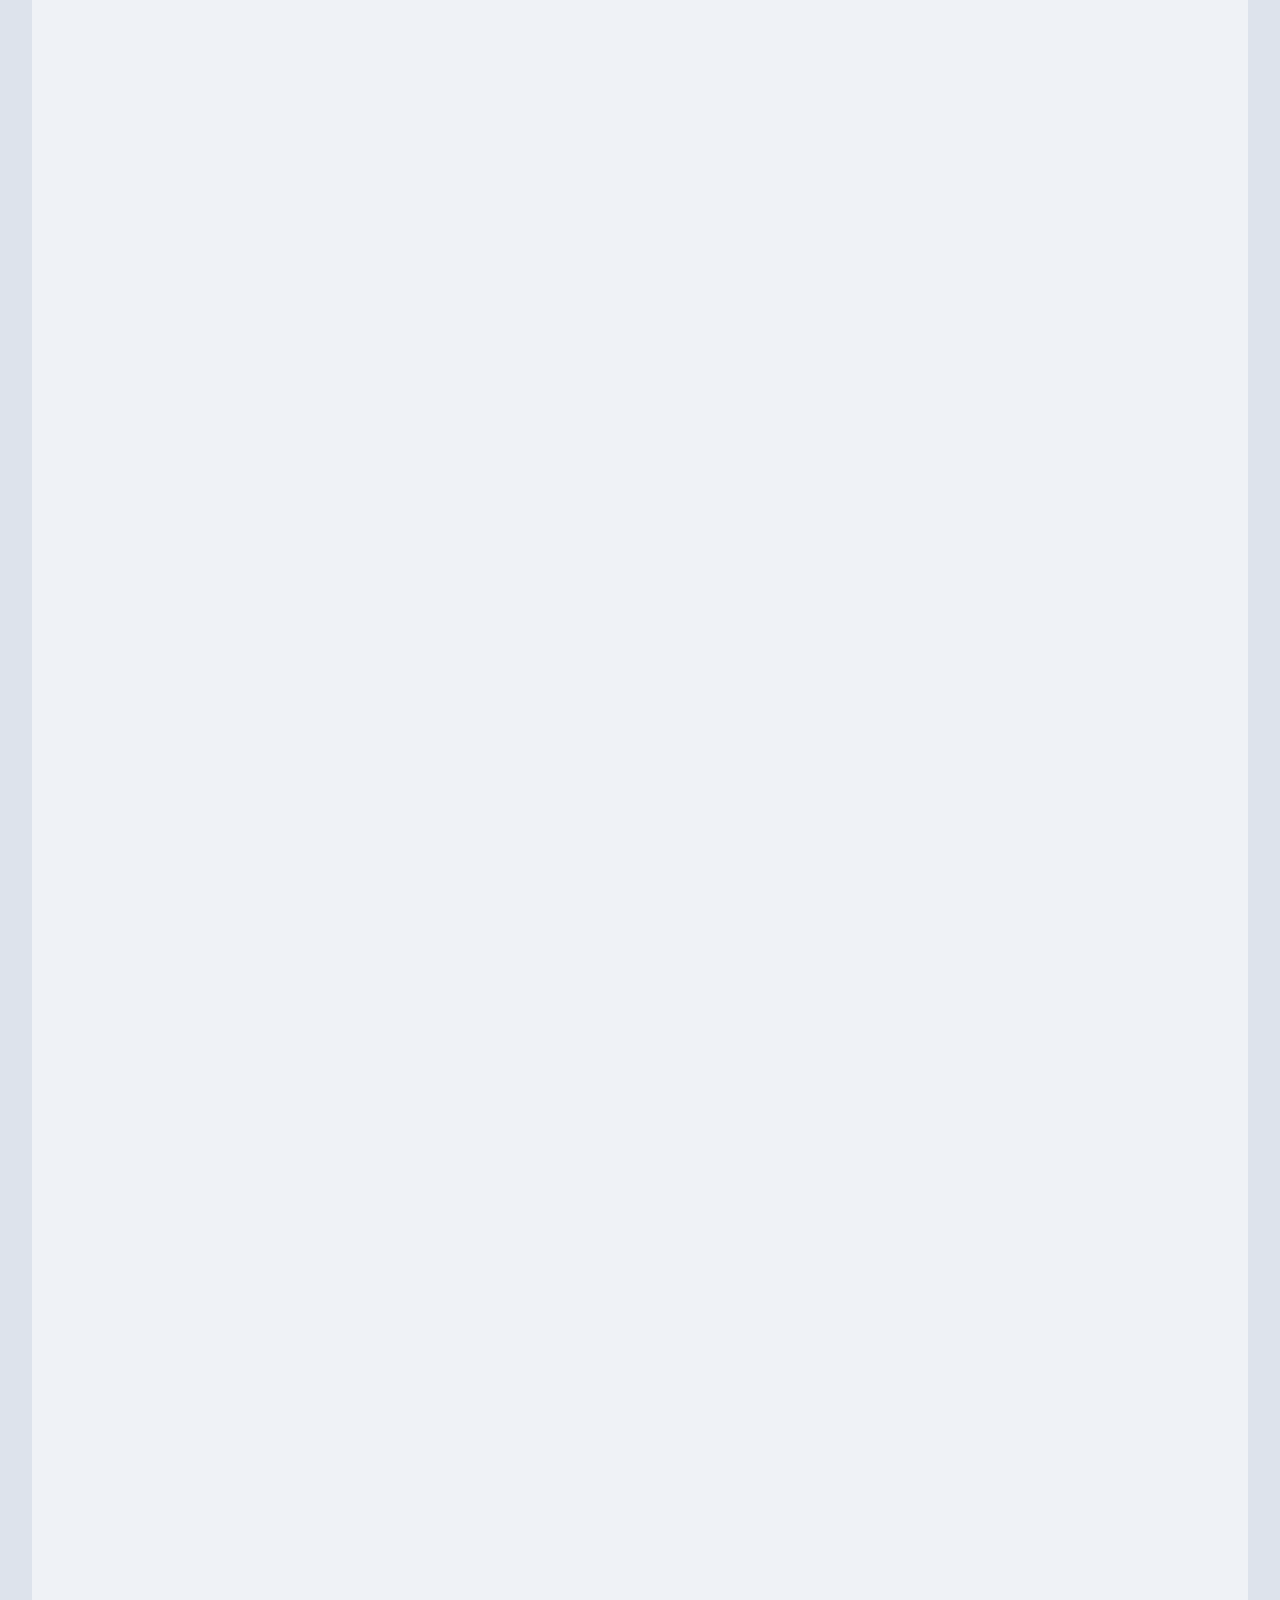
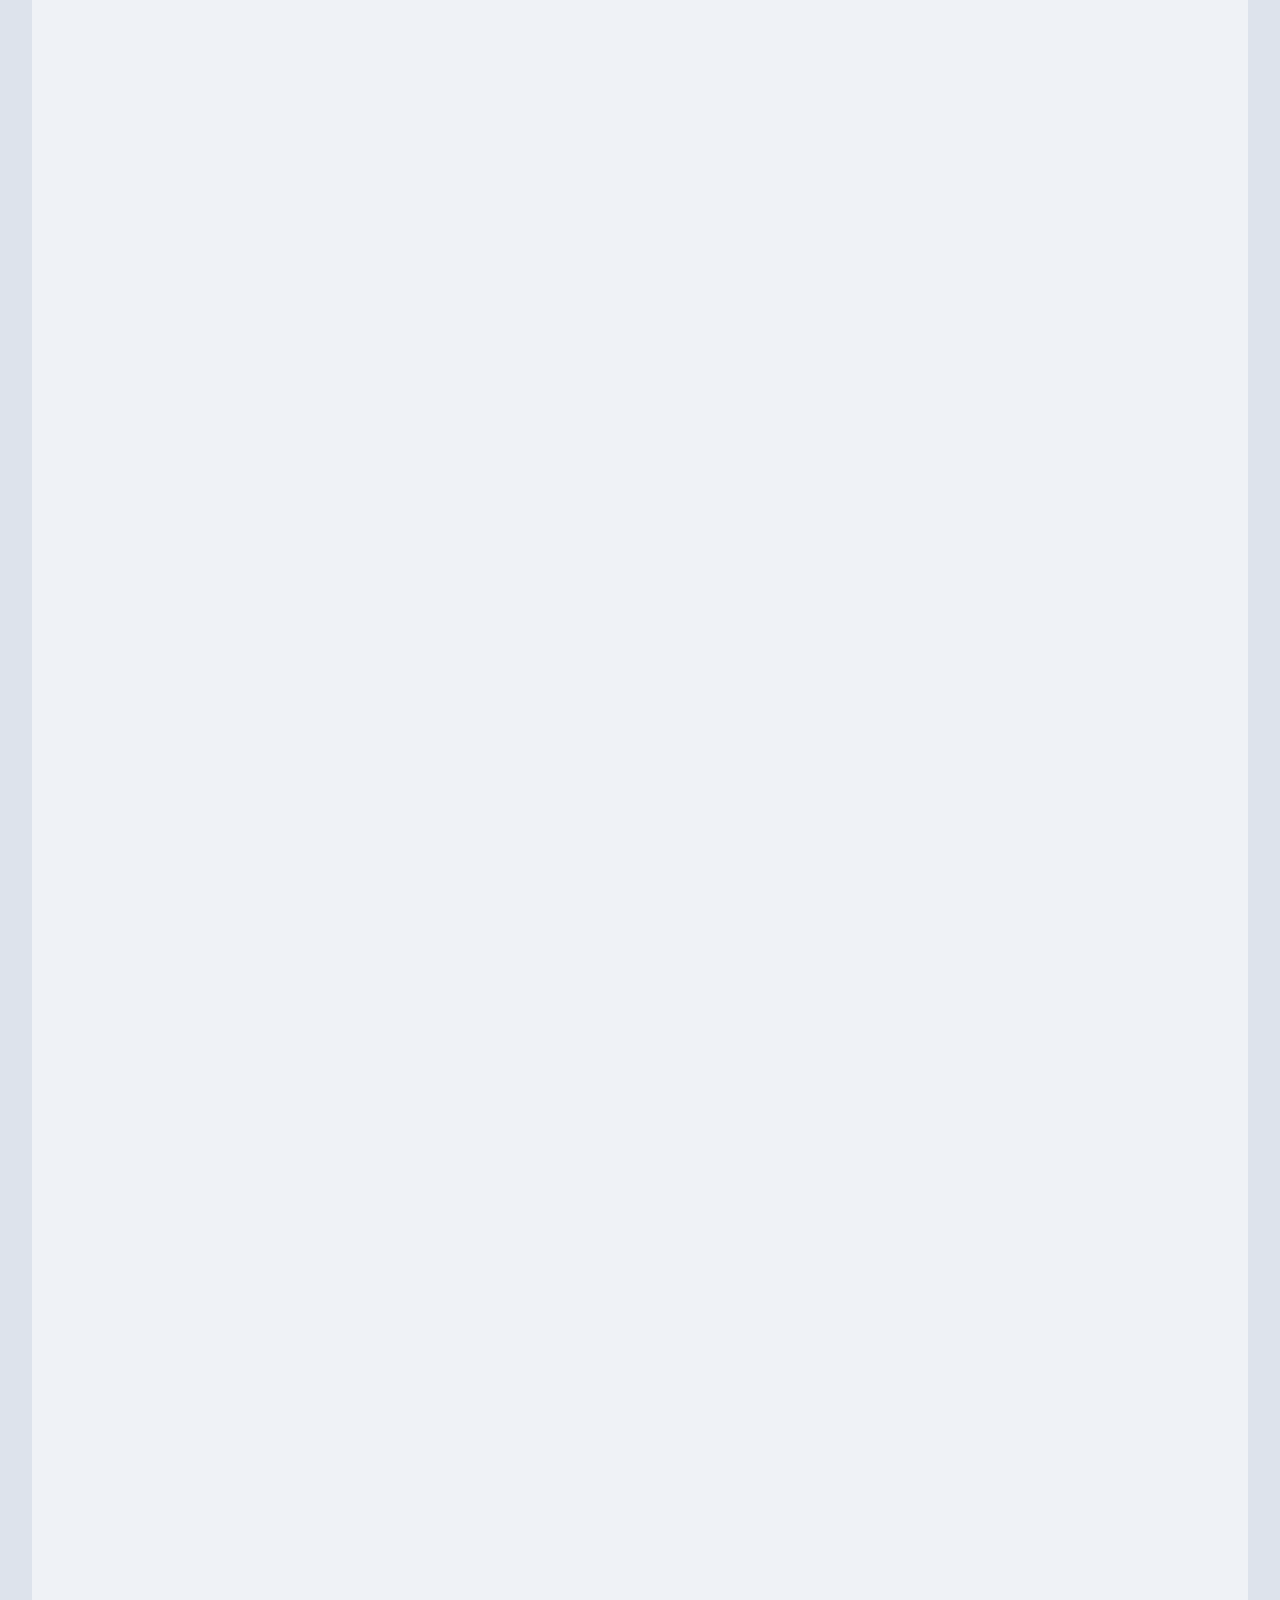
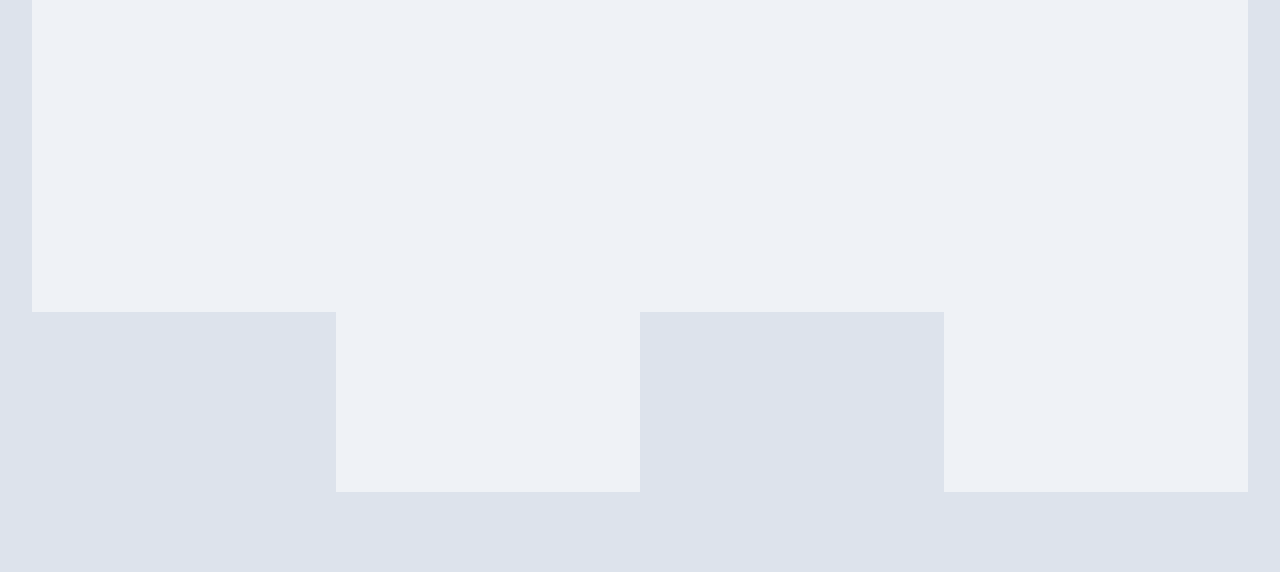
==== commit b5b736cc: "refactor: optimize masonry DOM reordering logic and introduce shared subpage styling" ====
--- a/gallery.html
+++ b/gallery.html
@@ -27,7 +27,7 @@
     <link href="https://fonts.googleapis.com/css2?family=Inter:wght@400;500;600;700&family=JetBrains+Mono:wght@400;500&family=Playfair+Display:wght@500;700&display=swap" rel="stylesheet" />
     <link rel="stylesheet" href="https://cdnjs.cloudflare.com/ajax/libs/font-awesome/6.5.1/css/all.min.css" />
 
-    <link rel="stylesheet" href="styles/subpage.css?v=62" />
+    <link rel="stylesheet" href="styles/subpage.css?v=63" />
 </head>
 <body class="gallery-page">
     <!-- Header with back-to-home -->
@@ -342,28 +342,30 @@
                 }
 
                 // Physically reorder DOM nodes in .masonry:
-                // - The current photo is hidden.
-                // - The photo after it is appended first.
-                // - It loops around to the photos before it.
+                // The photo after current comes first, then wraps around.
+                // The current photo is appended LAST (hidden) so nth-child rules apply correctly.
                 const masonry = document.querySelector('.masonry');
+                
+                // Build the reordered array: [currentIndex+1 ... end, 0 ... currentIndex-1]
                 const reordered = [];
-                for (let i = currentIndex + 1; i < visiblePhotos.length; i++) {
-                    reordered.push(visiblePhotos[i]);
+                for (let i = 1; i < visiblePhotos.length; i++) {
+                    reordered.push(visiblePhotos[(currentIndex + i) % visiblePhotos.length]);
                 }
-                for (let i = 0; i < currentIndex; i++) {
-                    reordered.push(visiblePhotos[i]);
-                }
-
-                // Restore visibility class for all photos, and hide the current one
+
+                // First, restore all photos to visible
                 visiblePhotos.forEach((photo) => {
                     photo.classList.remove('hidden');
                     photo.style.display = '';
                 });
-                p.classList.add('hidden');
-
+
+                // Append reordered visible photos
                 reordered.forEach((photo) => {
                     masonry.appendChild(photo);
                 });
+
+                // Append the current photo last and hide it
+                p.classList.add('hidden');
+                masonry.appendChild(p);
             }
 
             function close() {
--- a/styles/subpage.css
+++ b/styles/subpage.css
@@ -462,6 +462,8 @@
 }
 
 .lightbox[hidden] { display: none; }
+.lightbox[hidden] .lightbox-prev,
+.lightbox[hidden] .lightbox-next { display: none; }
 
 .lightbox-figure {
     max-width: 90vw;
@@ -505,6 +507,13 @@
     transition: all var(--transition);
 }
 
+/* Nav buttons are fixed to viewport so they stay centered when scrolling */
+.lightbox-prev,
+.lightbox-next {
+    position: fixed;
+    z-index: 1001;
+}
+
 .lightbox button:hover {
     background: var(--accent-gradient);
     border-color: transparent;
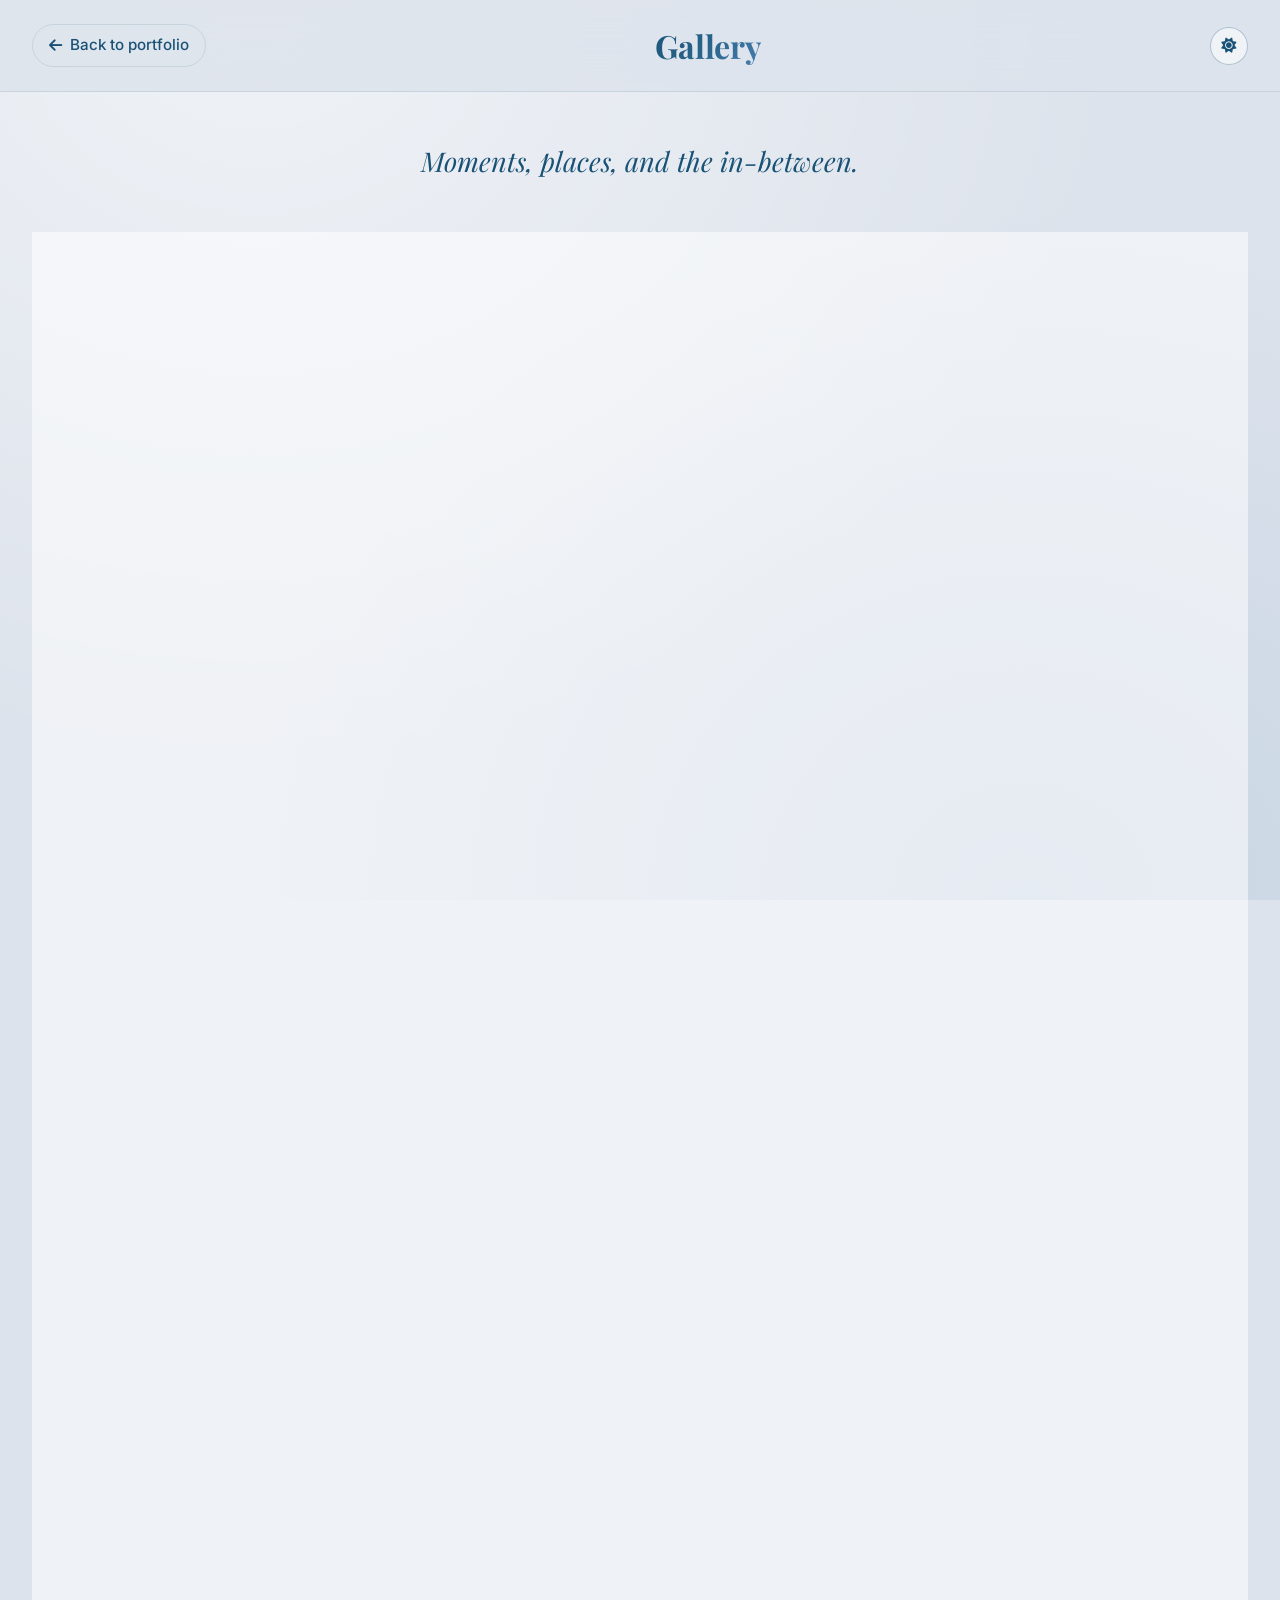
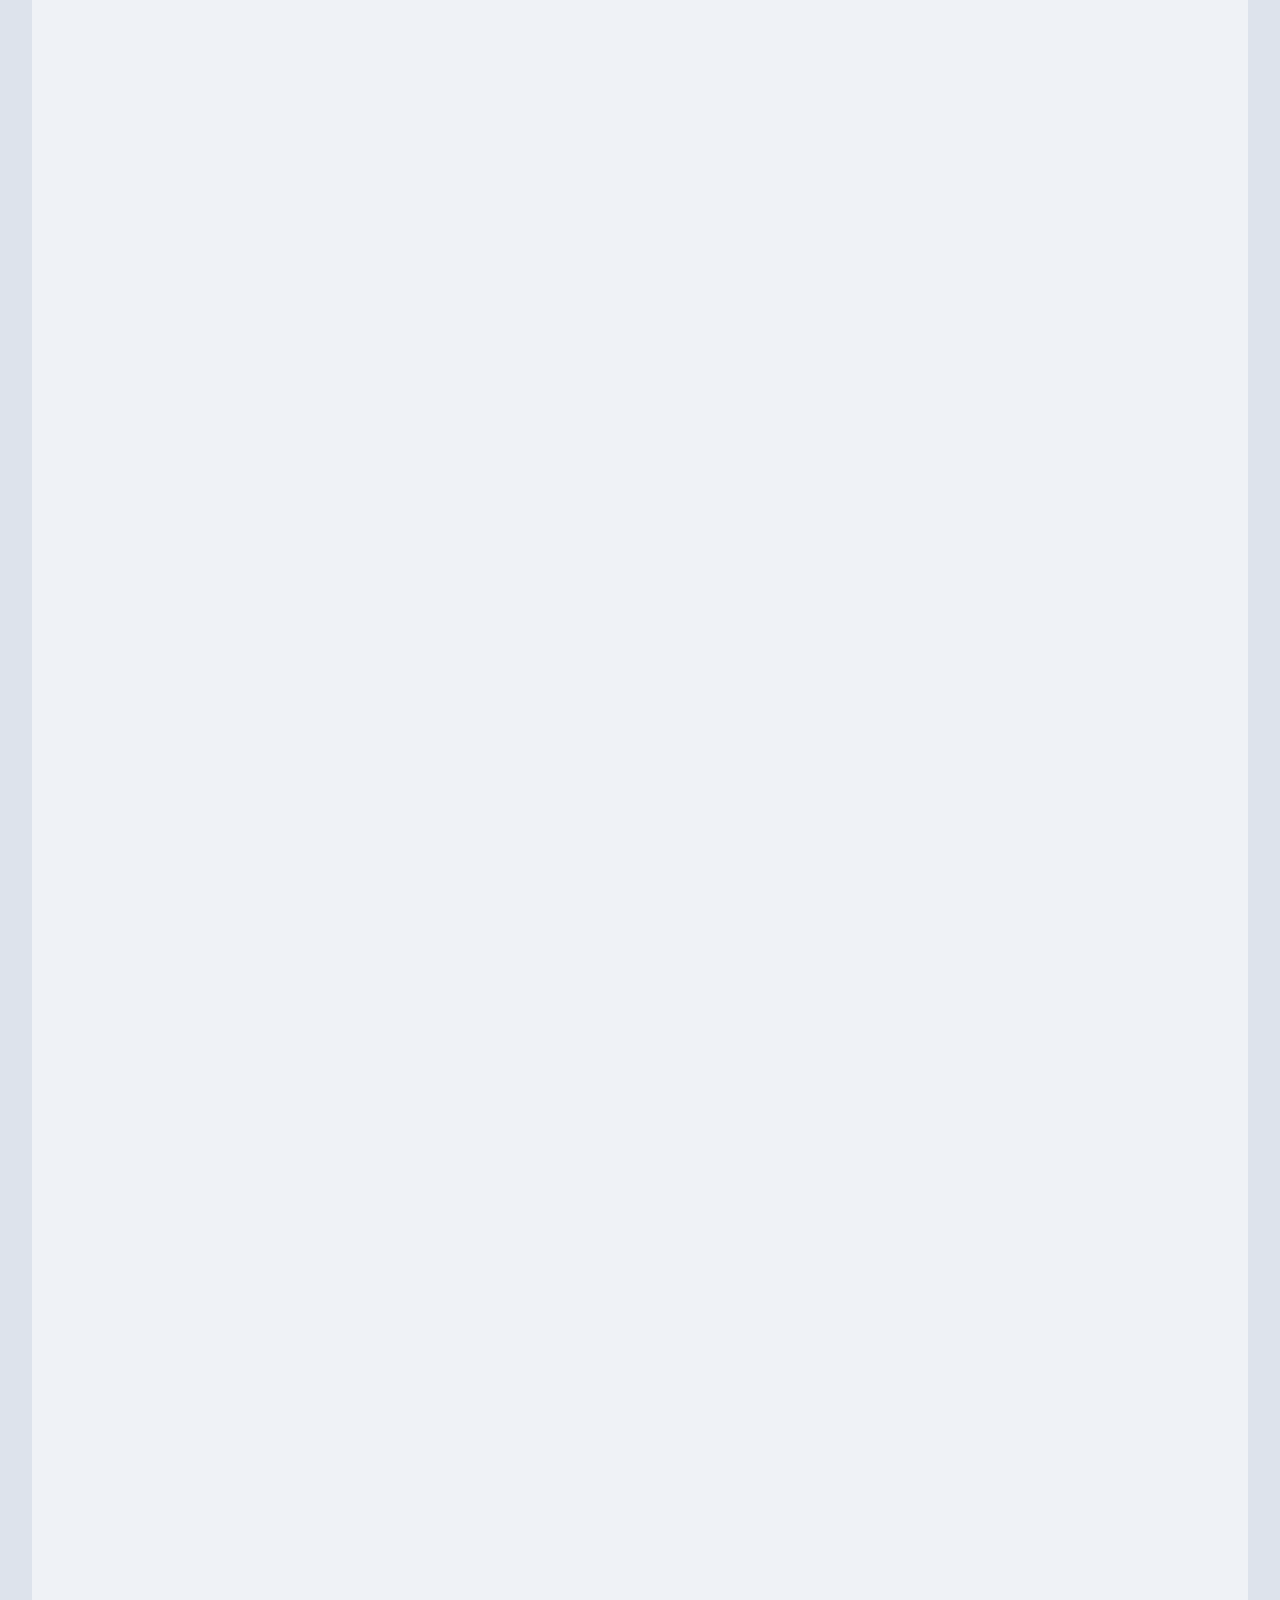
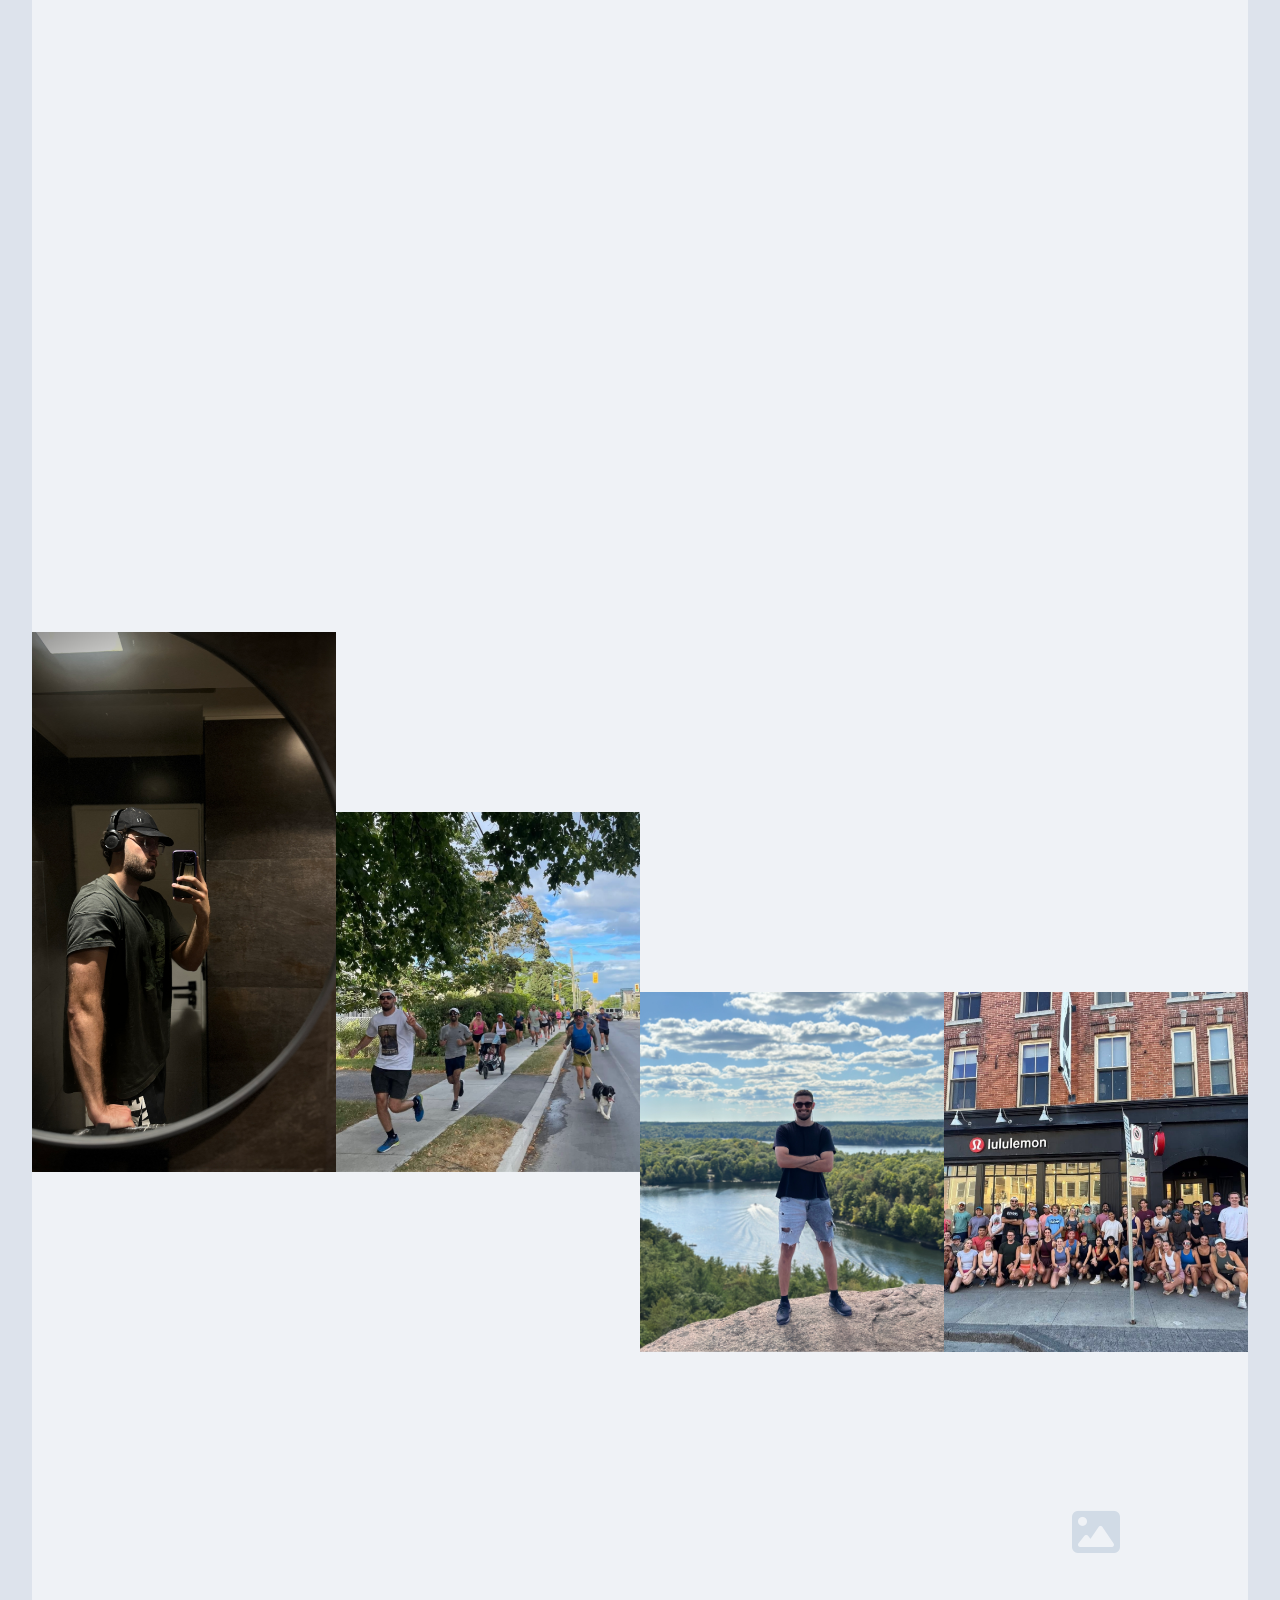
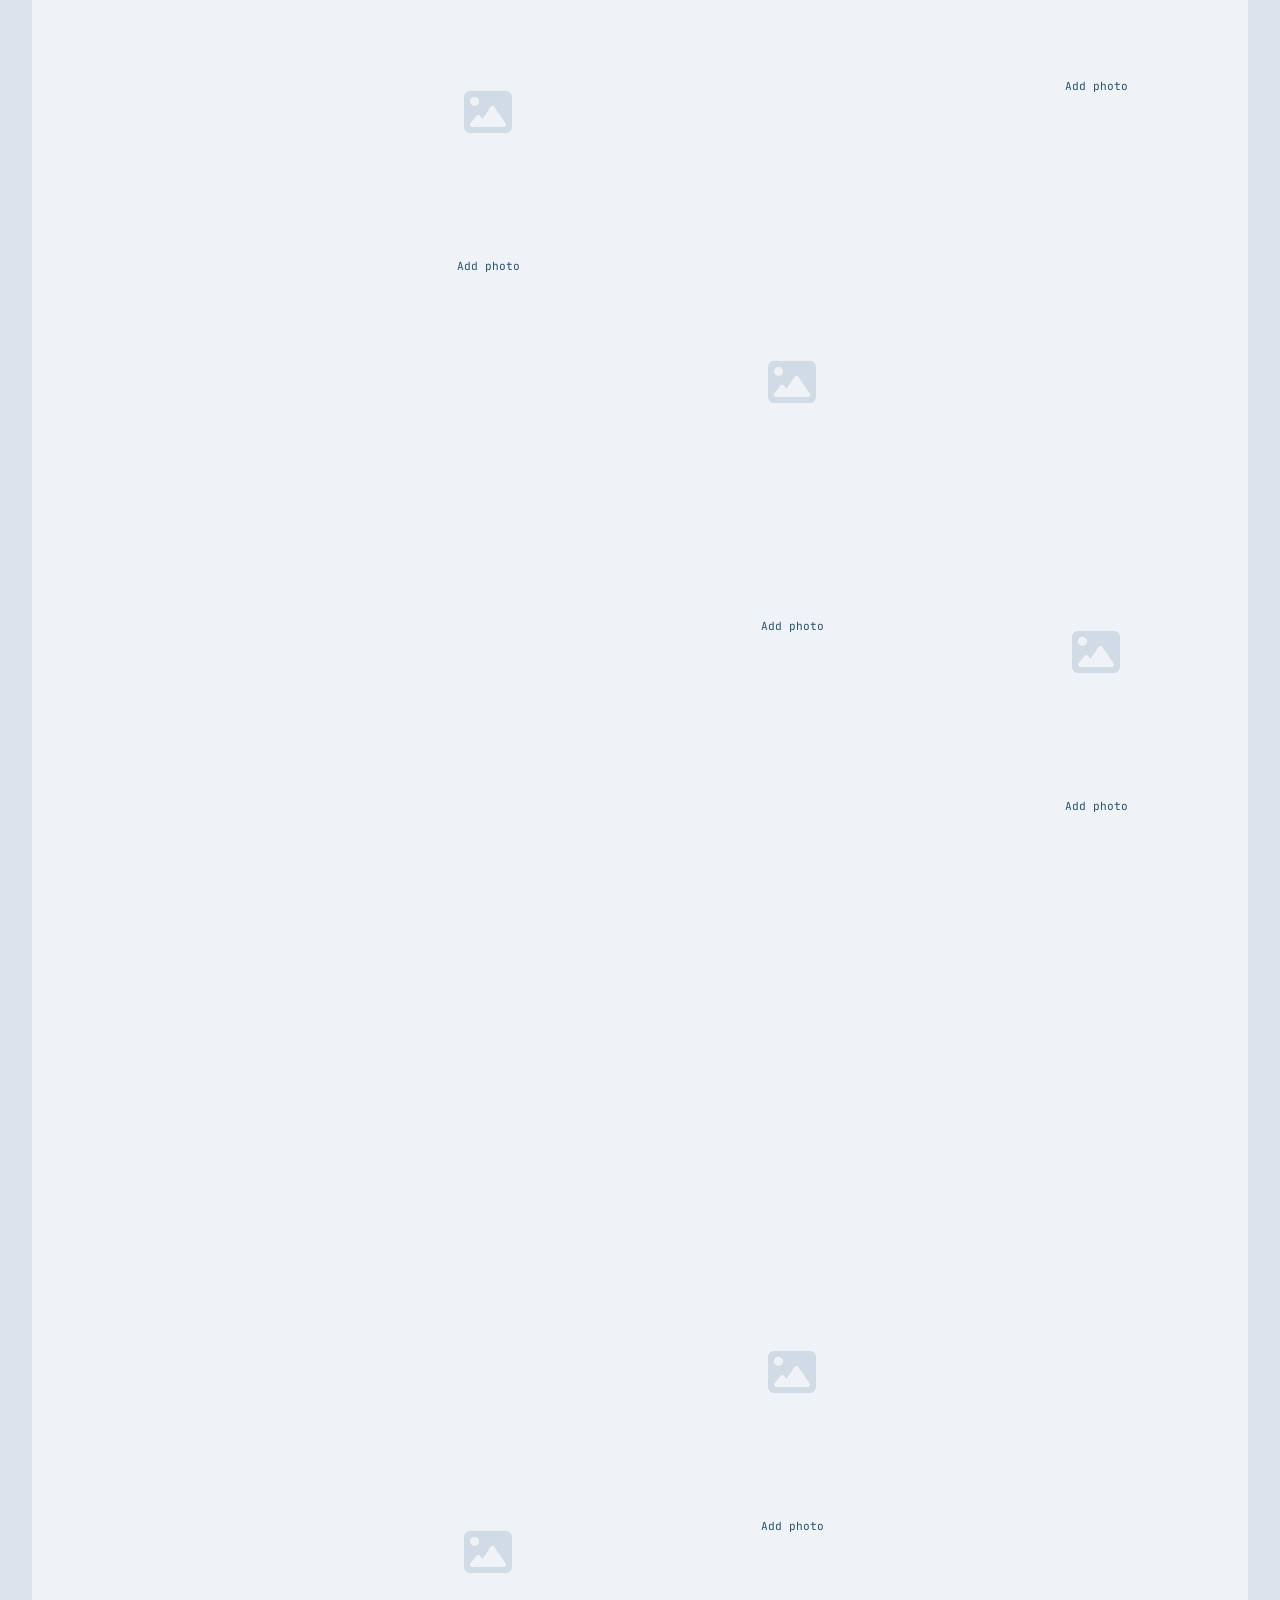
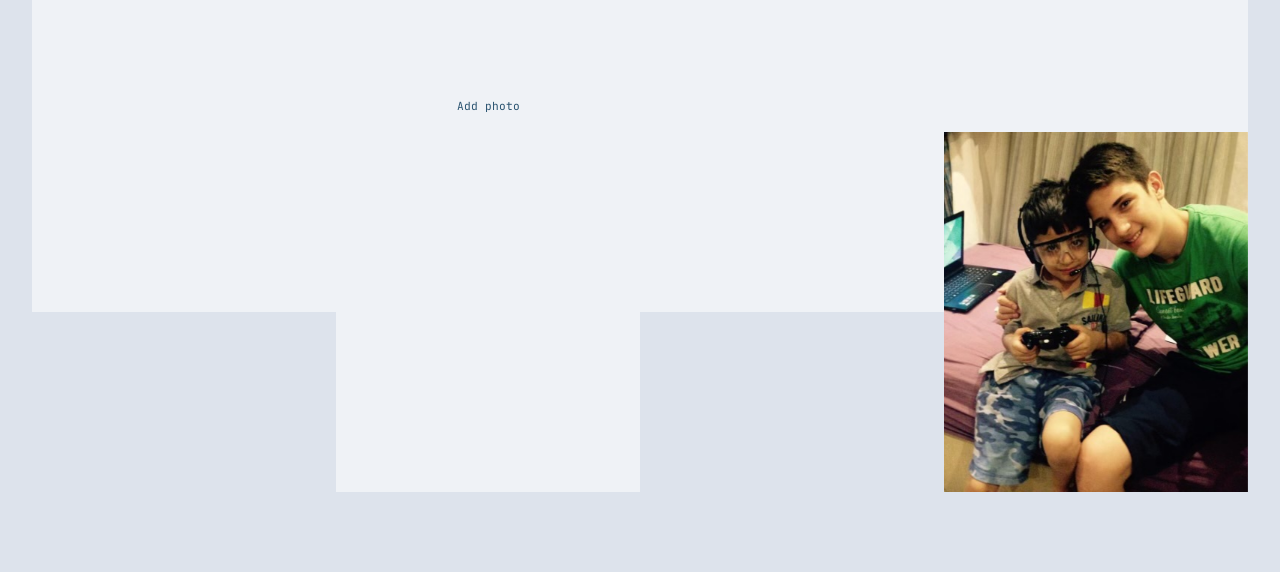
==== commit 96cf5cb5: "feat: add cinematic scroll animations and lightbox state management to gallery and index pages" ====
--- a/gallery.html
+++ b/gallery.html
@@ -27,7 +27,7 @@
     <link href="https://fonts.googleapis.com/css2?family=Inter:wght@400;500;600;700&family=JetBrains+Mono:wght@400;500&family=Playfair+Display:wght@500;700&display=swap" rel="stylesheet" />
     <link rel="stylesheet" href="https://cdnjs.cloudflare.com/ajax/libs/font-awesome/6.5.1/css/all.min.css" />
 
-    <link rel="stylesheet" href="styles/subpage.css?v=63" />
+    <link rel="stylesheet" href="styles/subpage.css?v=64" />
 </head>
 <body class="gallery-page">
     <!-- Header with back-to-home -->
@@ -324,6 +324,7 @@
                 lbImg.alt = p.querySelector('h3') ? p.querySelector('h3').textContent : '';
                 lbCap.textContent = p.dataset.caption || '';
                 lb.hidden = false;
+                document.body.classList.add('lightbox-active');
                 
                 // Scroll to top to show absolute lightbox
                 window.scrollTo(0, 0);
@@ -370,6 +371,7 @@
 
             function close() {
                 lb.hidden = true;
+                document.body.classList.remove('lightbox-active');
                 
                 // Restore scroll position instantly
                 const htmlEl = document.documentElement;
--- a/styles/subpage.css
+++ b/styles/subpage.css
@@ -517,16 +517,19 @@
 .lightbox button:hover {
     background: var(--accent-gradient);
     border-color: transparent;
-    transform: scale(1.05);
 }
 
 .lightbox-close { top: 1.5rem; right: 1.5rem; }
-.lightbox-prev  { left: 1.5rem; top: 50%; transform: translateY(-50%); }
-.lightbox-next  { right: 1.5rem; top: 50%; transform: translateY(-50%); }
-.lightbox-prev:hover { transform: translateY(-50%) scale(1.05); }
-.lightbox-next:hover { transform: translateY(-50%) scale(1.05); }
-.lightbox-prev:active,
-.lightbox-next:active {
+.lightbox-close:hover { transform: scale(1.05); }
+
+.lightbox-prev  { left: 1.5rem; top: 50%; transform: translateY(-50%) !important; }
+.lightbox-next  { right: 1.5rem; top: 50%; transform: translateY(-50%) !important; }
+
+.lightbox button.lightbox-prev:hover { transform: translateY(-50%) scale(1.05) !important; }
+.lightbox button.lightbox-next:hover { transform: translateY(-50%) scale(1.05) !important; }
+
+.lightbox button.lightbox-prev:active,
+.lightbox button.lightbox-next:active {
     transform: translateY(-50%) scale(0.95) !important;
 }
 
@@ -535,3 +538,8 @@
     .lightbox-next { right: 0.5rem; }
     .lightbox-close { top: 0.75rem; right: 0.75rem; }
 }
+
+/* When lightbox is active, preserve strict linear order of photos in masonry grid by making spans uniform */
+body.lightbox-active .masonry .photo {
+    grid-row: span 2 !important;
+}
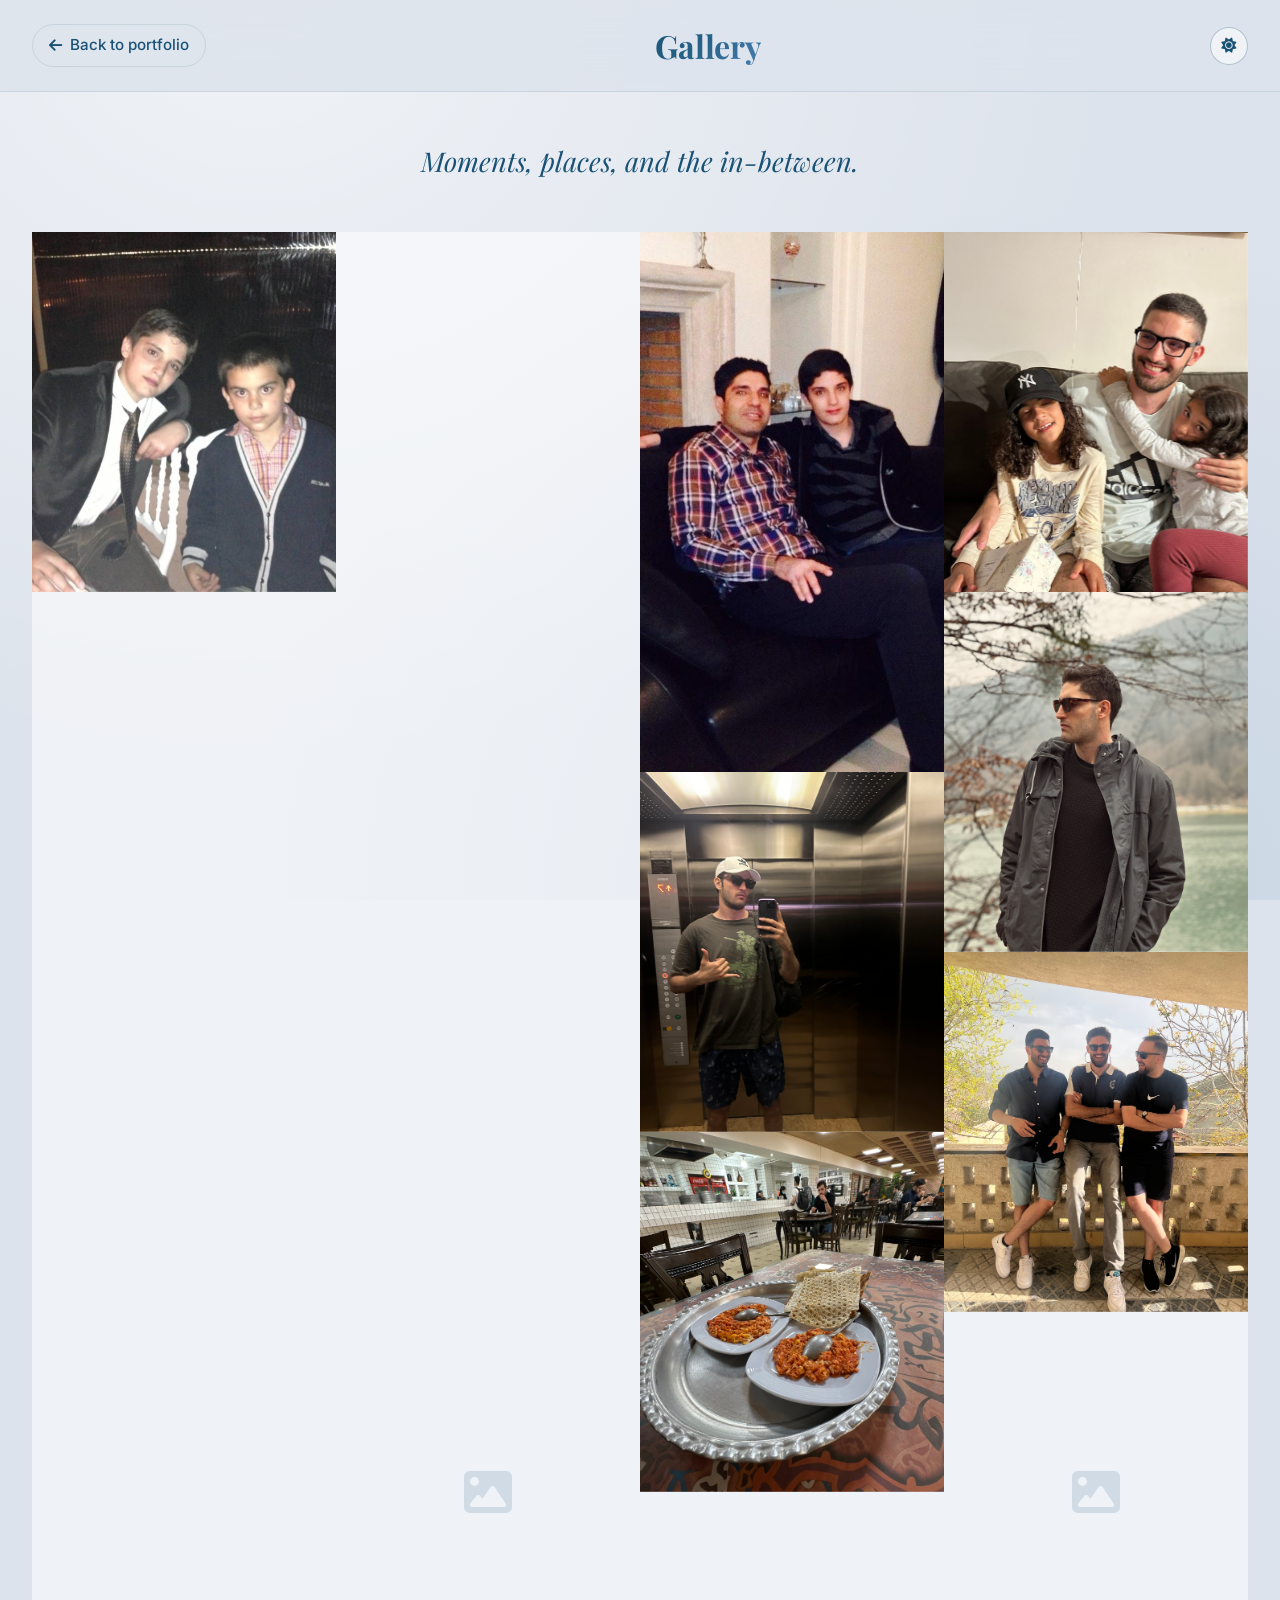
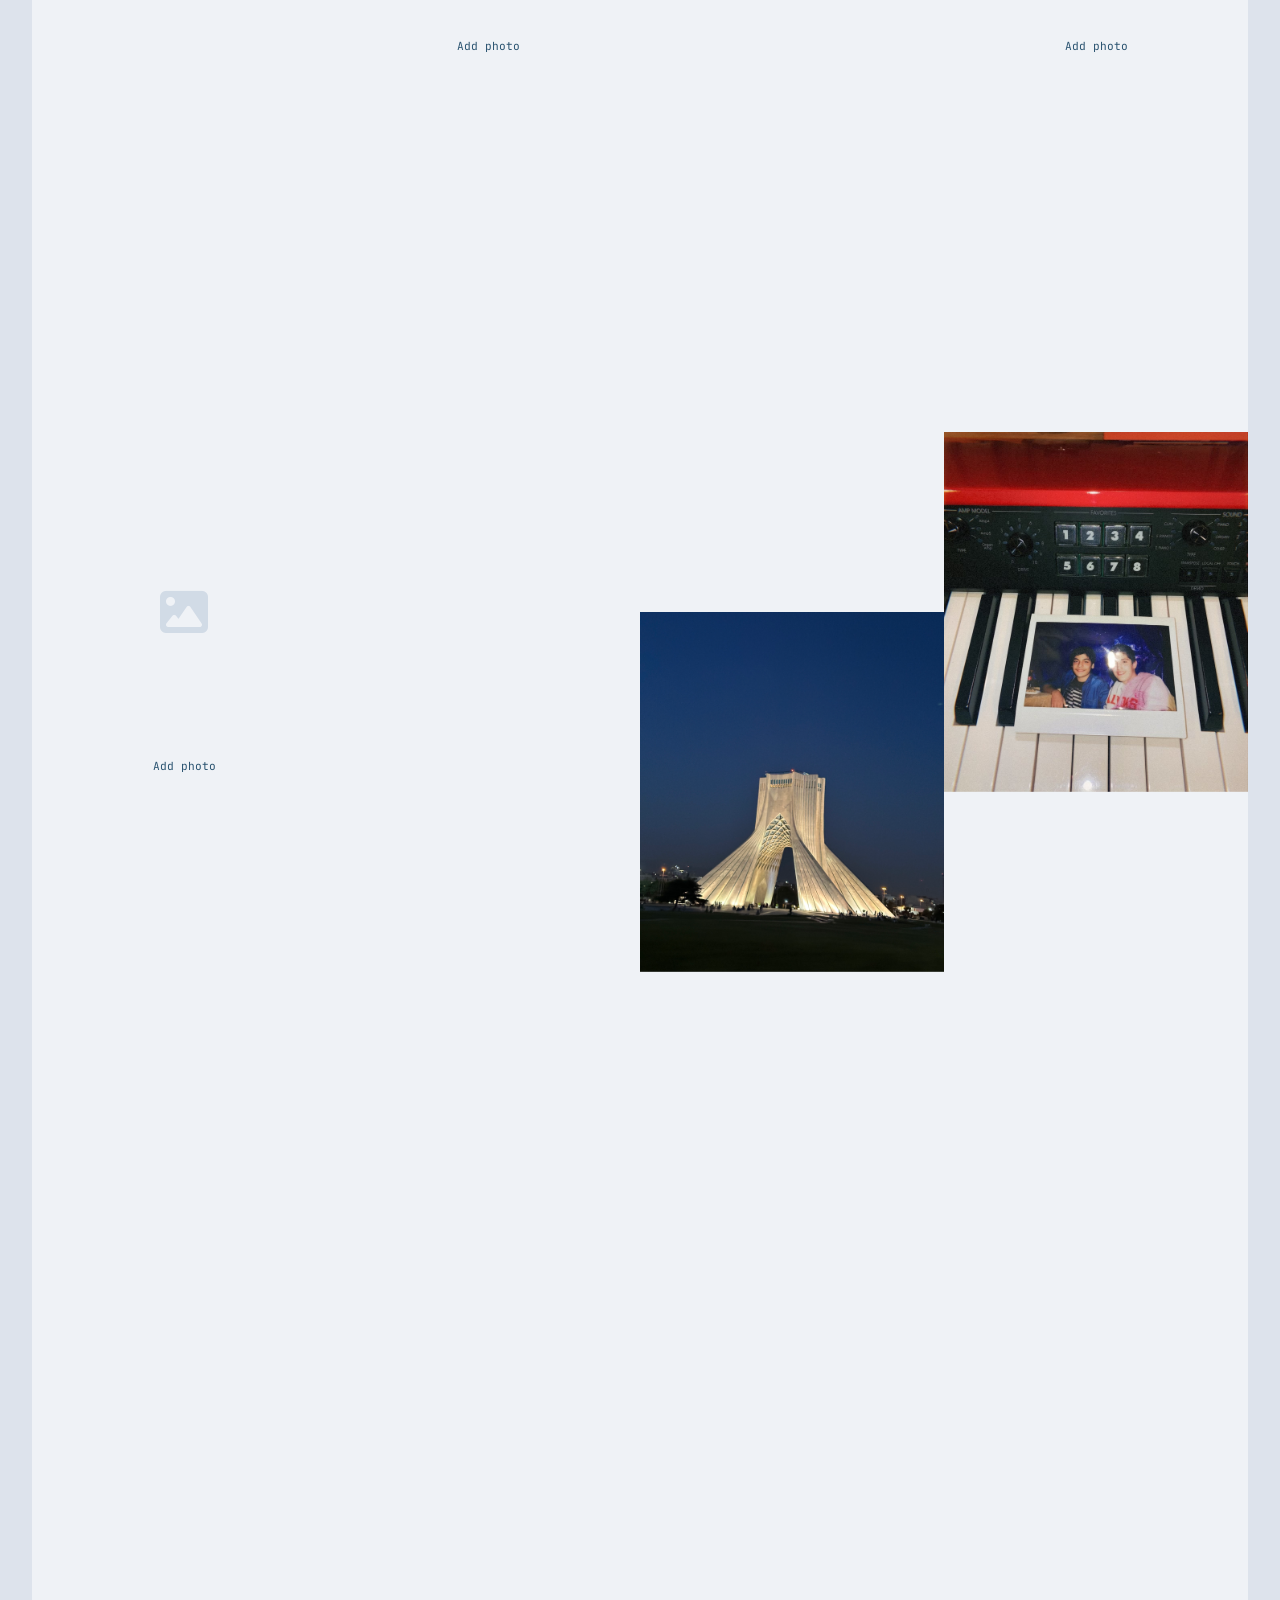
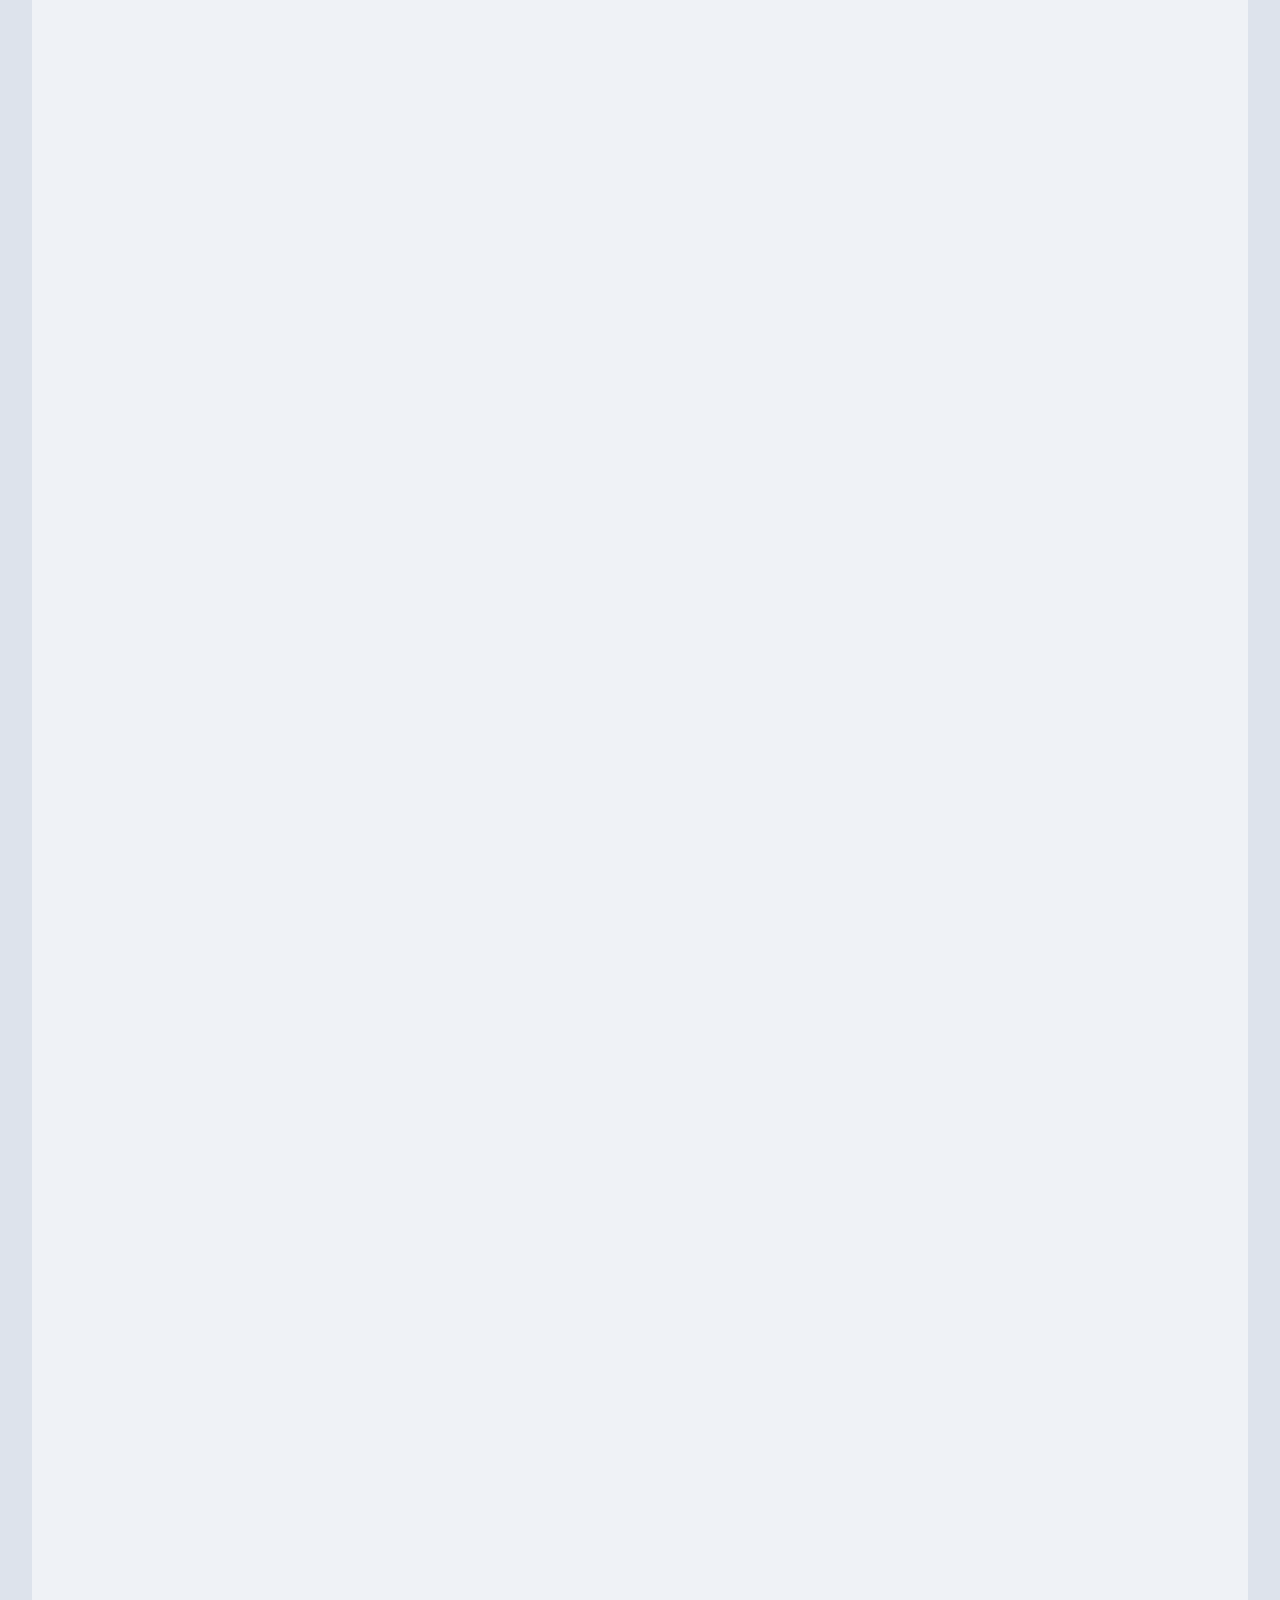
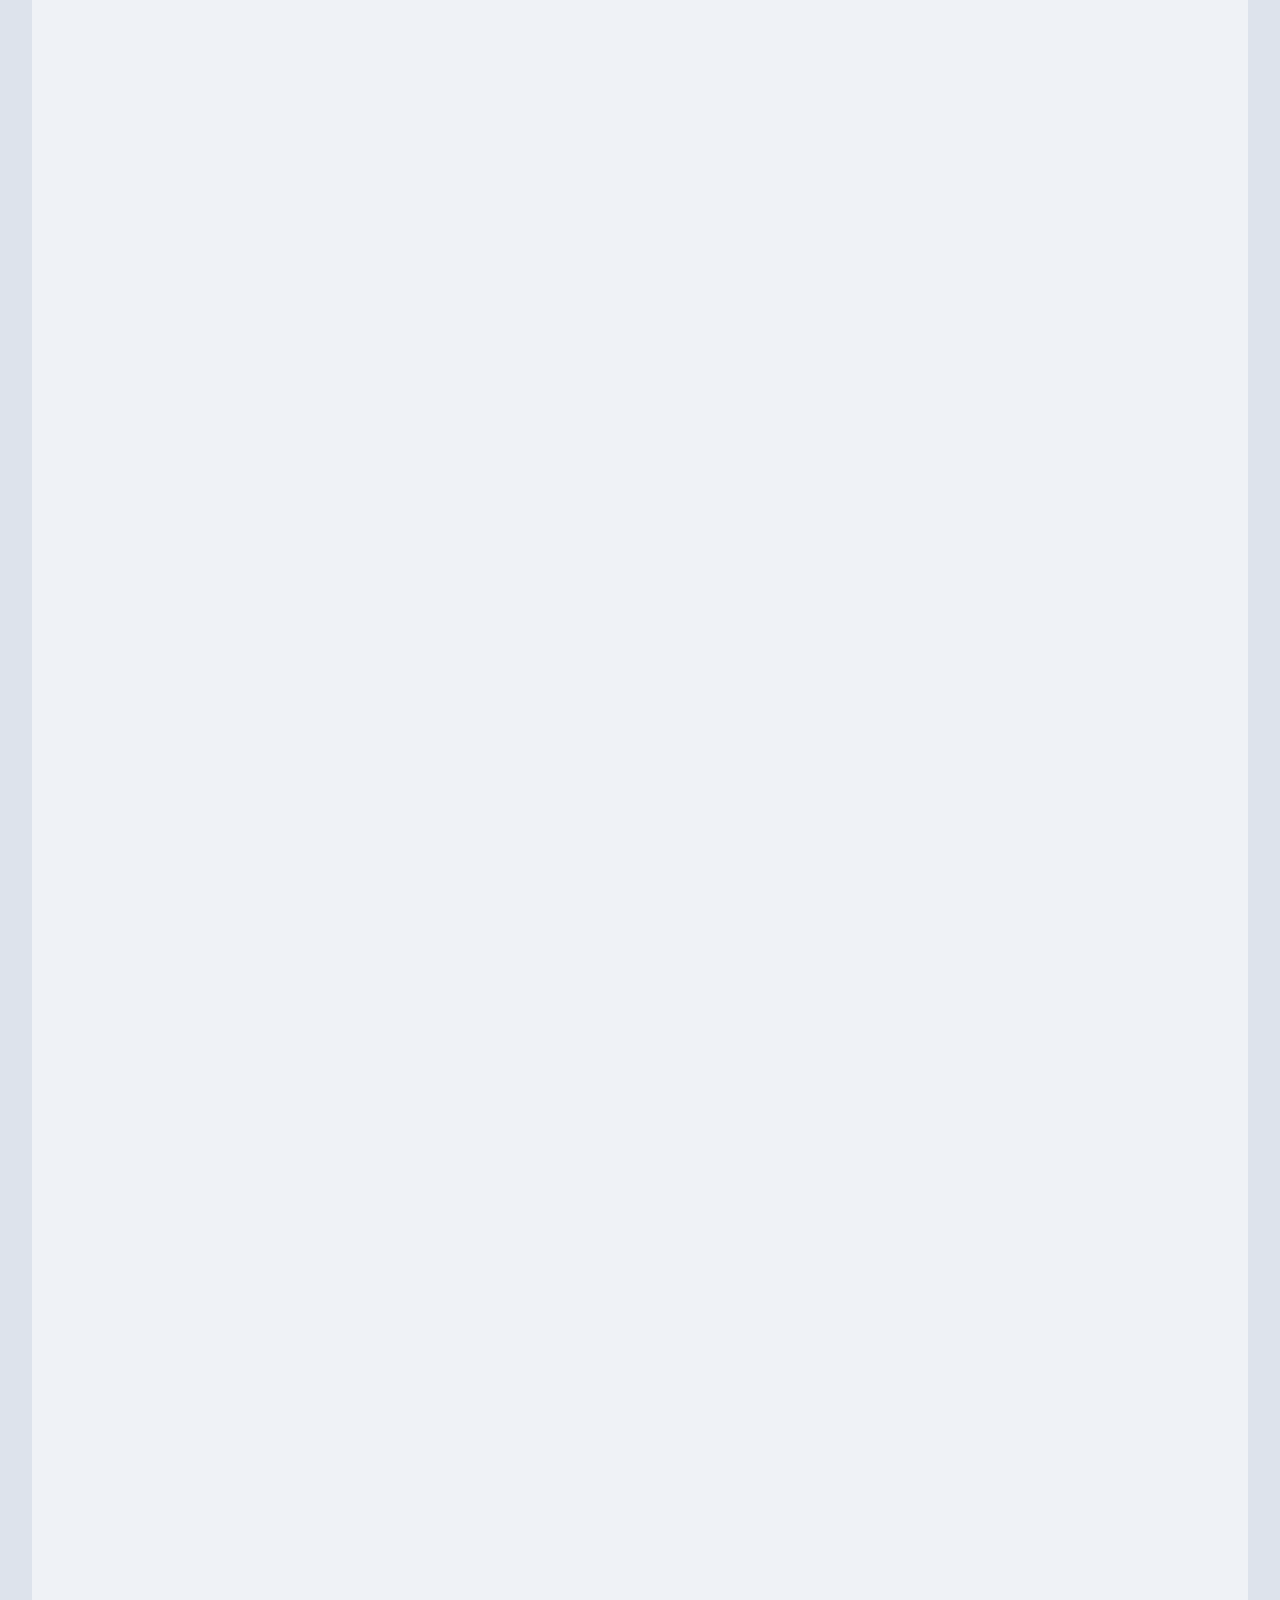
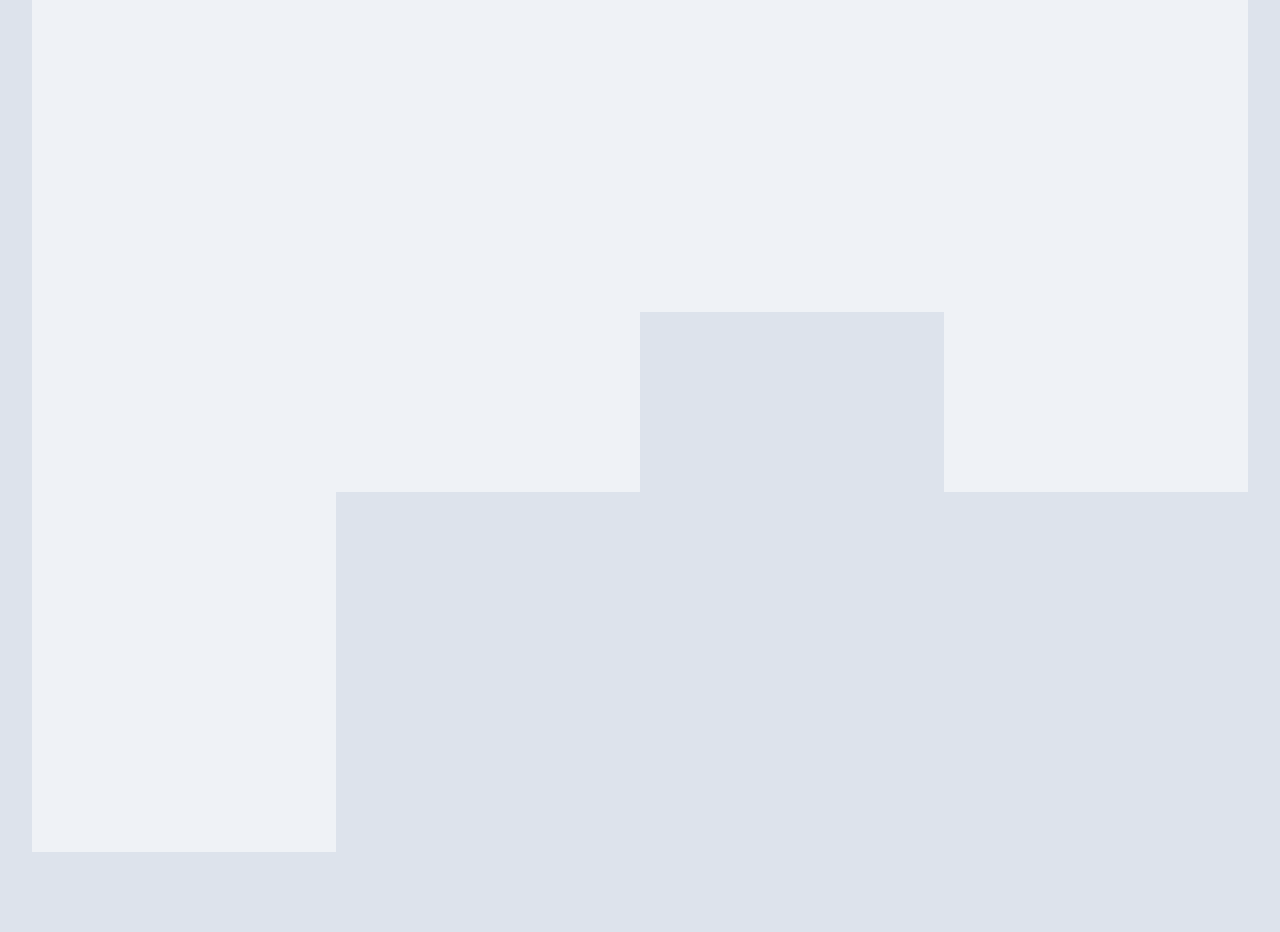
==== commit b66cfe47: "feat: implement cinematic scroll effects including Lenis smooth scrolling and parallax section scali" ====
--- a/gallery.html
+++ b/gallery.html
@@ -59,6 +59,9 @@
 
         <!-- ==================== GALLERY GRID ==================== -->
         <div class="masonry">
+            <figure class="photo" data-full="assets/gallery/alireza-arshia.JPG">
+                <img src="assets/gallery/alireza-arshia.JPG" alt="Alireza and Arshia" loading="lazy" decoding="async" onerror="this.parentElement.classList.add('photo-empty')" />
+            </figure>
             <figure class="photo" data-full="assets/gallery/05A53D46-4B3D-46A7-8C67-5506FF423303.jpeg">
                 <img src="assets/gallery/05A53D46-4B3D-46A7-8C67-5506FF423303.jpeg" alt="Gallery Photo" loading="lazy" decoding="async" onerror="this.parentElement.classList.add('photo-empty')" />
             </figure>
